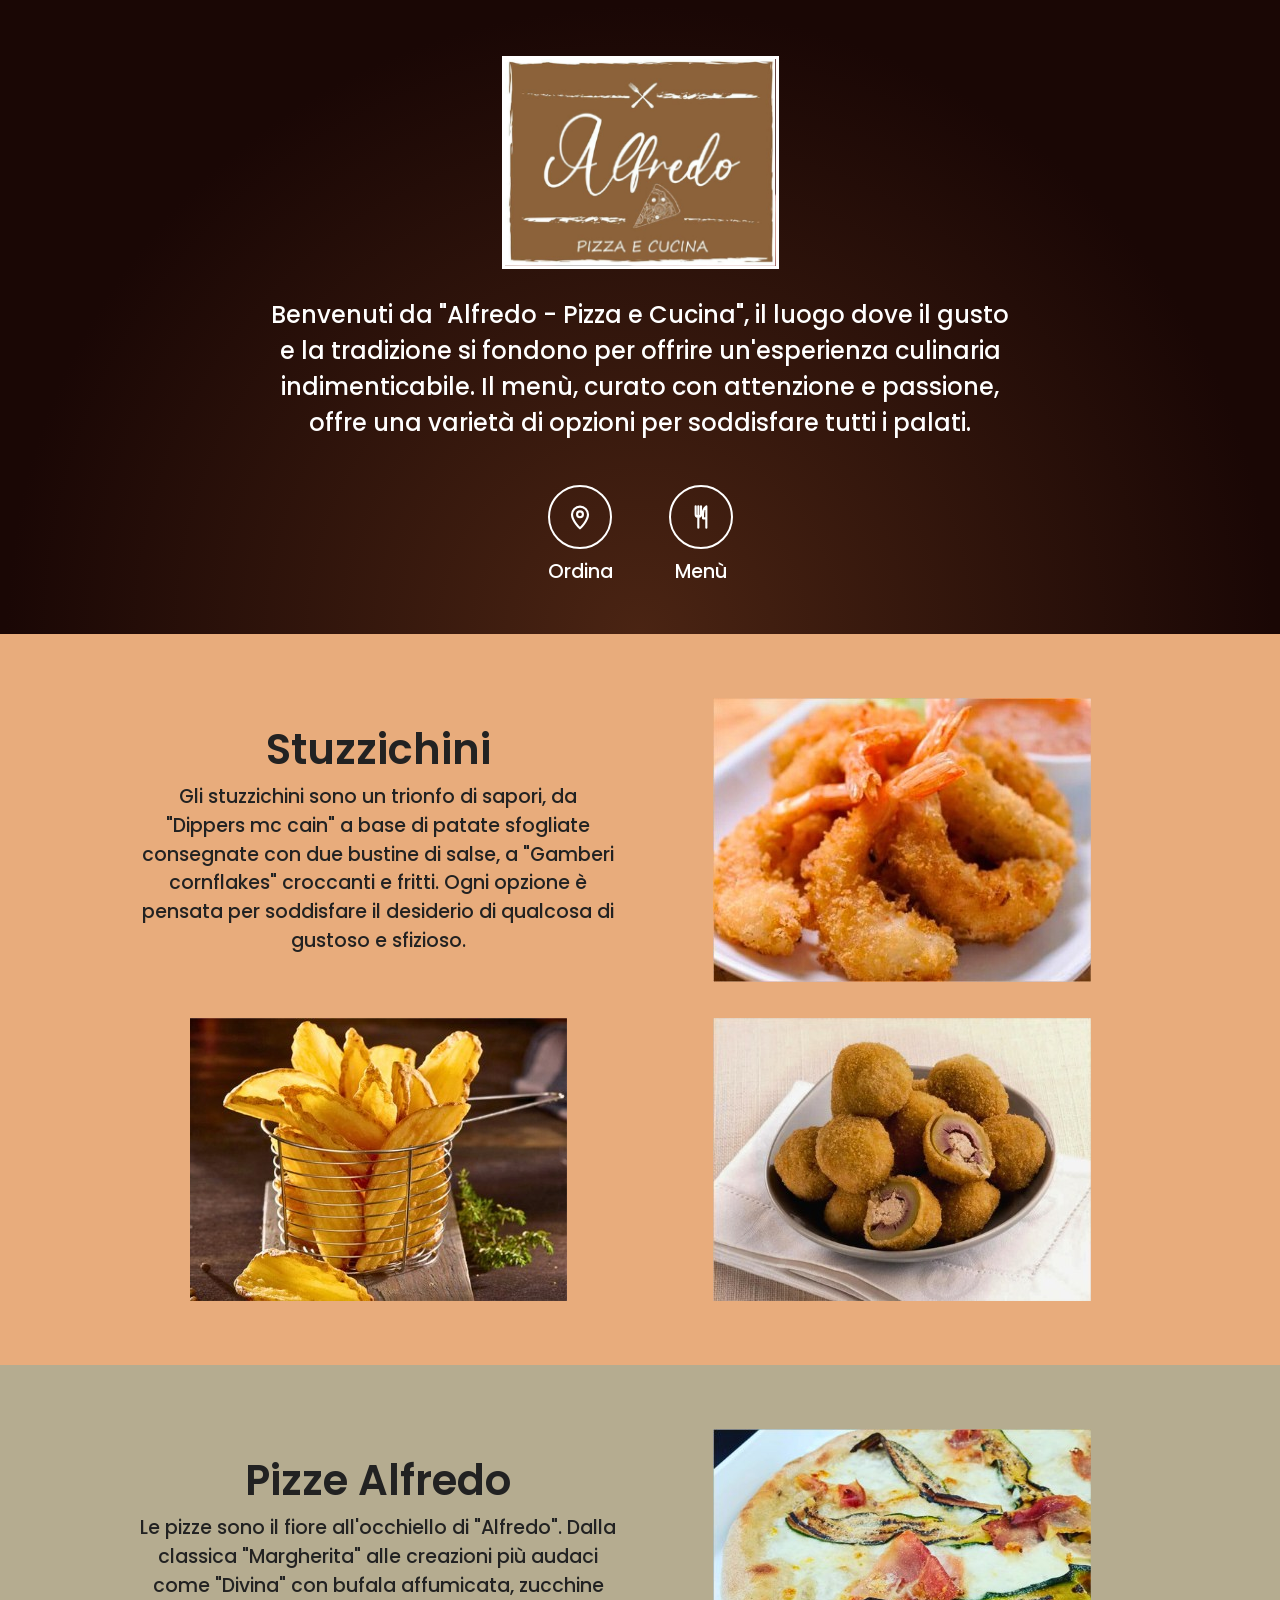
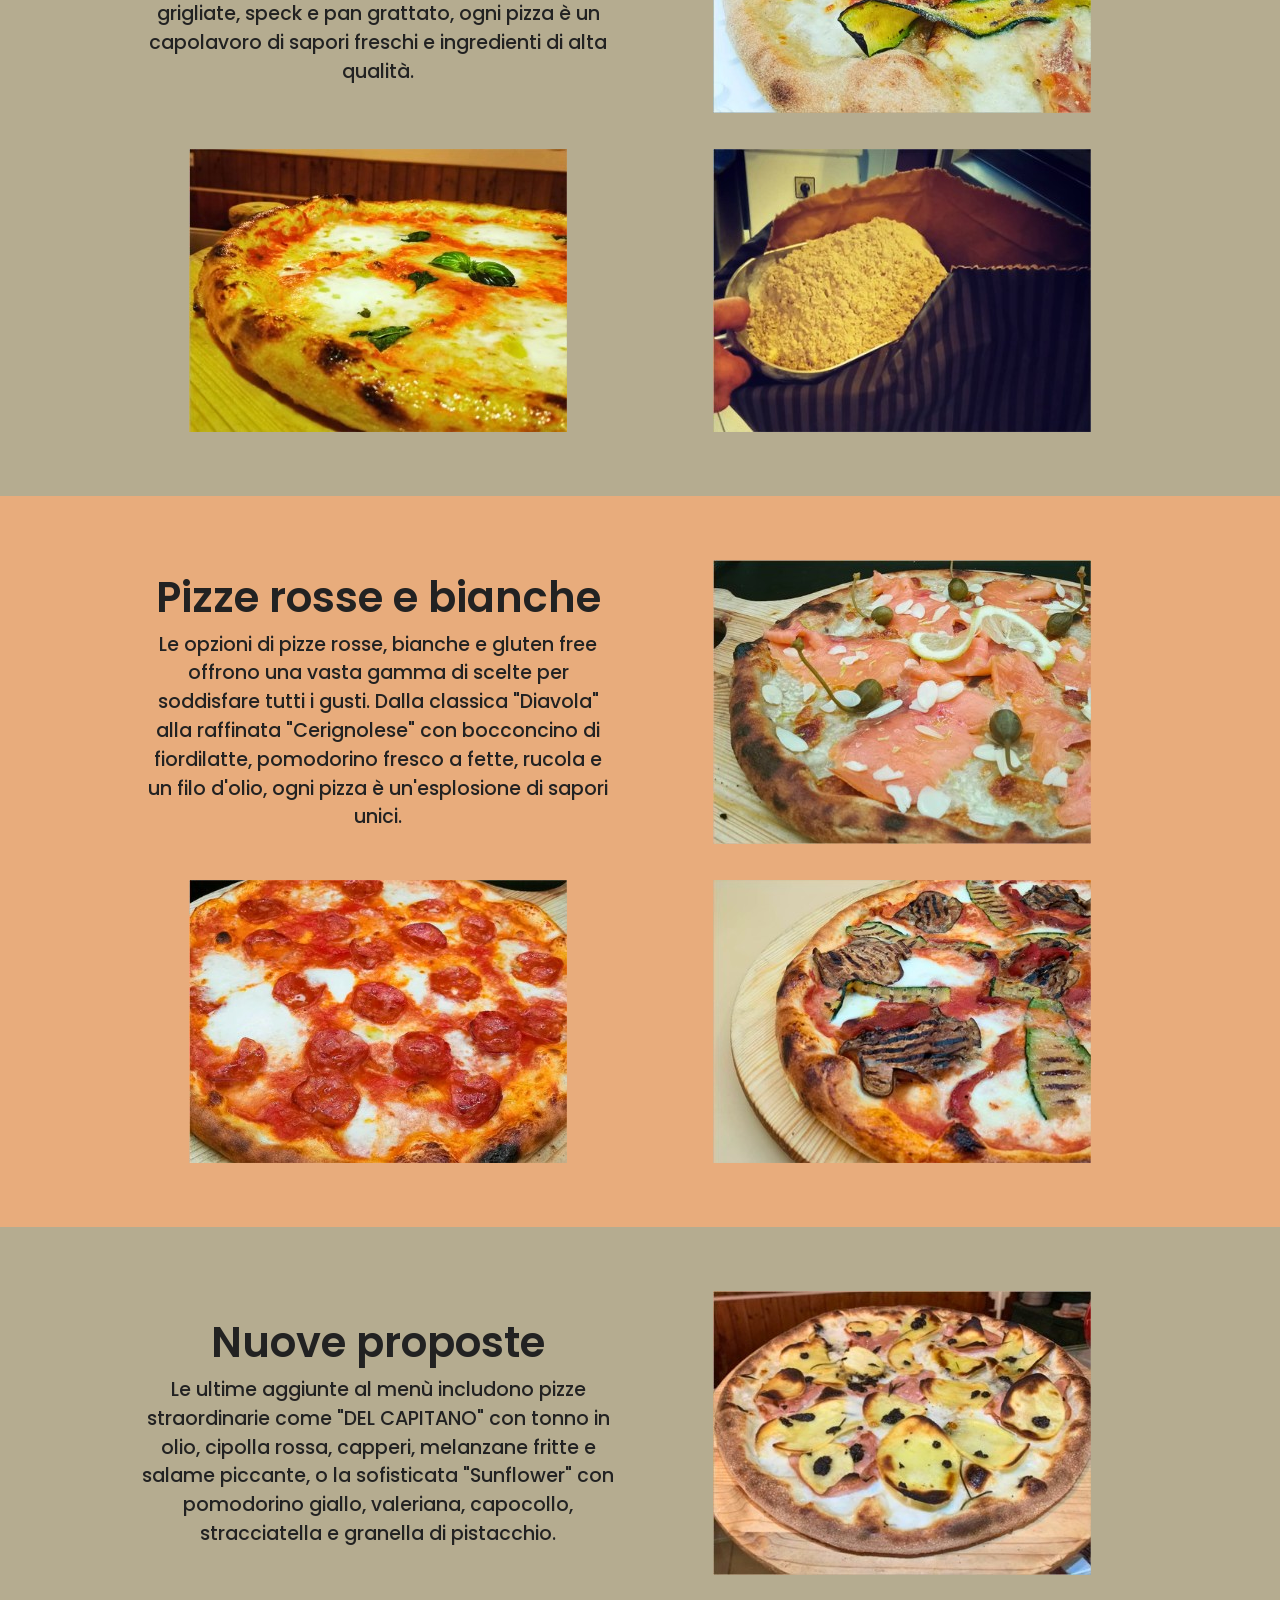
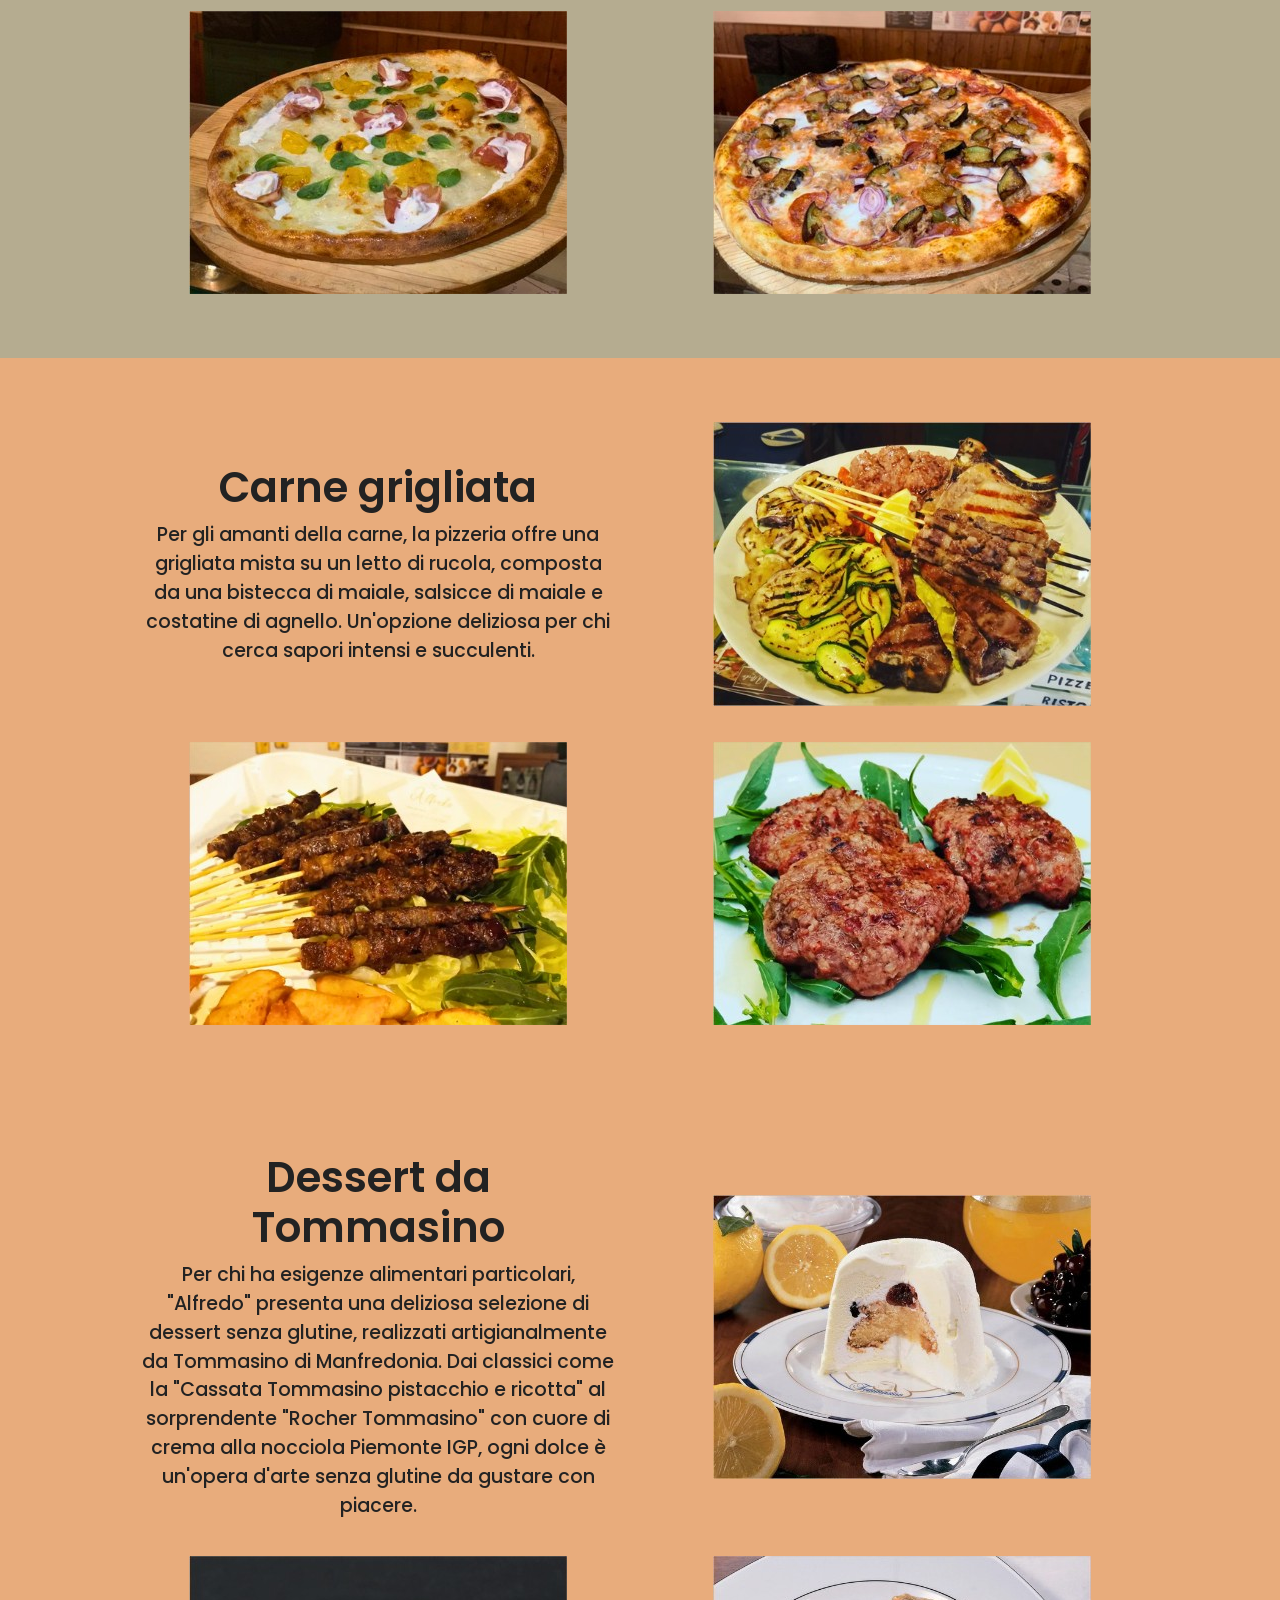
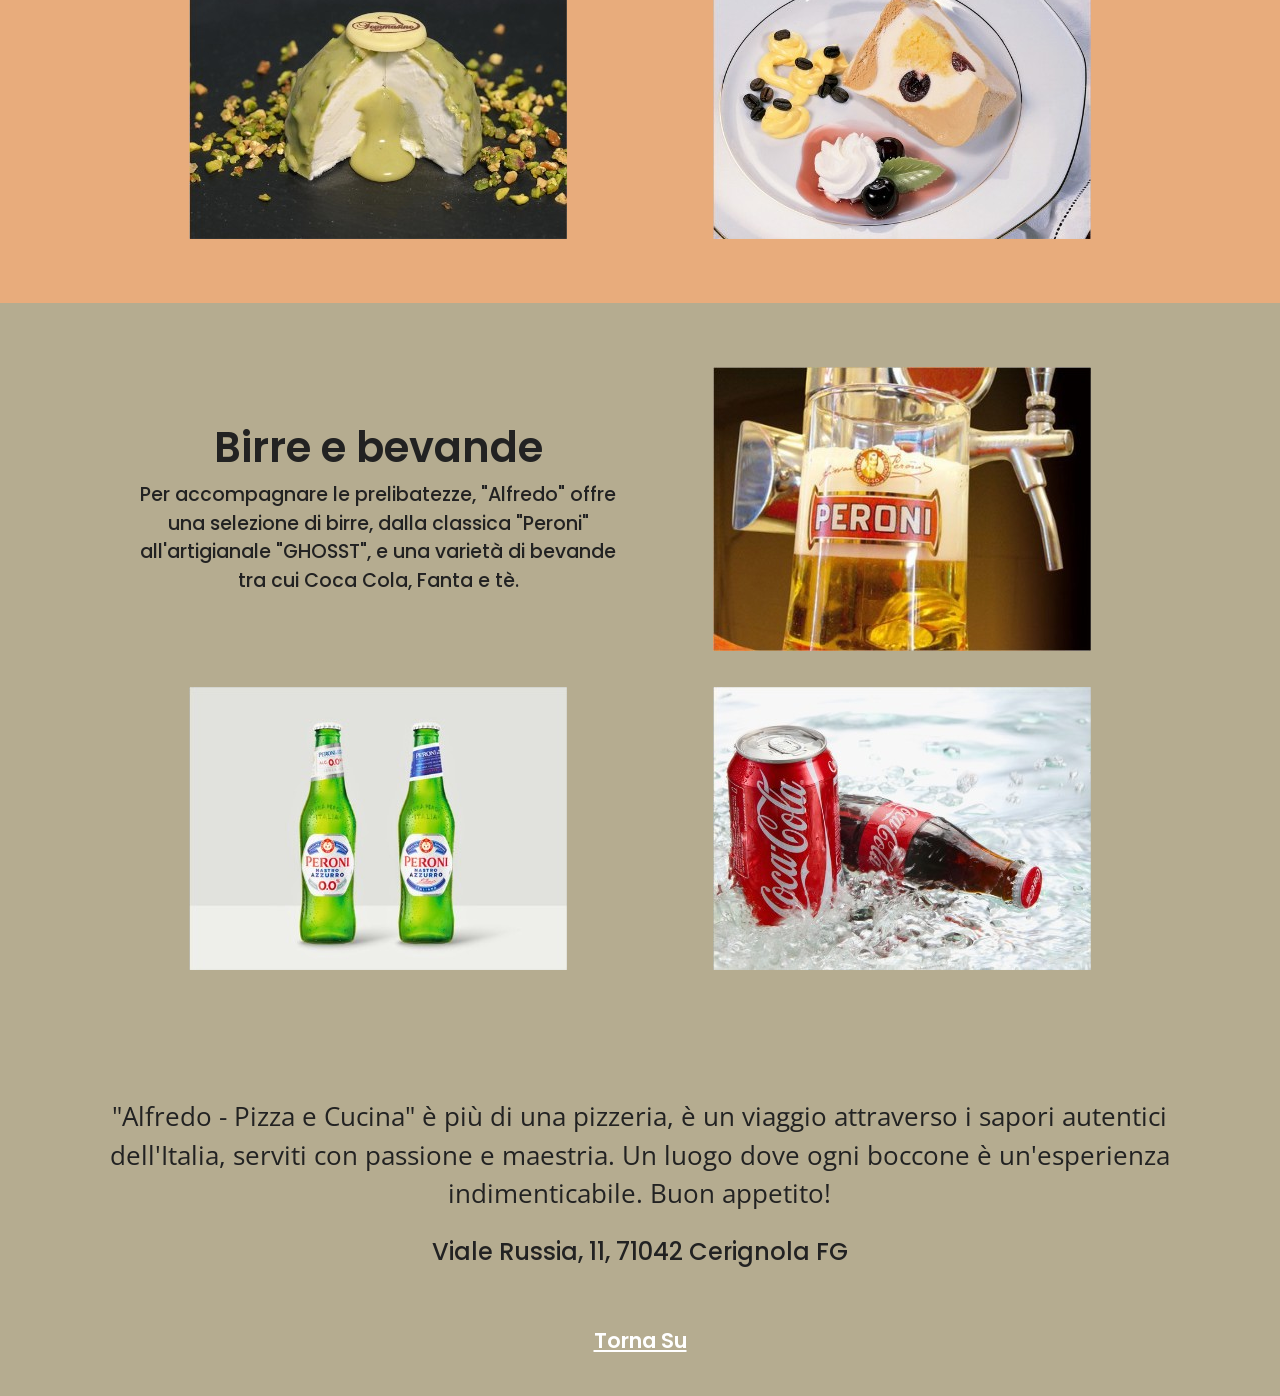
==== index.html @ a2edc00f "Ricostruisce il sito Canva come sito statico per GitHub Pages Pagina unica con homepage, sezioni del" ====
<!DOCTYPE html>
<html lang="it">
<head>
<meta charset="utf-8">
<meta name="viewport" content="width=device-width, initial-scale=1">
<title>Alfredo - Pizza e Cucina | Pizzeria a Cerignola</title>
<meta name="description" content="Alfredo - Pizza e Cucina, Viale Russia 11, Cerignola (FG). Pizze, stuzzichini, carne grigliata, dessert senza glutine, birre e bevande.">
<meta property="og:title" content="Alfredo - Pizza e Cucina">
<meta property="og:description" content="Il luogo dove il gusto e la tradizione si fondono per offrire un'esperienza culinaria indimenticabile.">
<meta property="og:type" content="restaurant">
<meta property="og:image" content="https://alfredopizzaecucina.com/assets/logo.png">
<link rel="icon" href="assets/logo.png">
<link rel="preconnect" href="https://fonts.googleapis.com">
<link rel="preconnect" href="https://fonts.gstatic.com" crossorigin>
<link rel="stylesheet" href="https://fonts.googleapis.com/css2?family=Open+Sans:wght@400;600&family=Poppins:wght@500;600&display=swap">
<link rel="stylesheet" href="style.css">
</head>
<body>

<header class="hero" id="top">
  <img class="logo" src="assets/logo.png" width="277" height="212" alt="Alfredo - Pizza e Cucina">
  <h1 class="welcome">
    Benvenuti da "Alfredo - Pizza e Cucina", il luogo dove il gusto e la tradizione
    si fondono per offrire un'esperienza culinaria indimenticabile.
    Il menù, curato con attenzione e passione, offre una varietà di opzioni
    per soddisfare tutti i palati.
  </h1>

  <nav class="actions" aria-label="Contatti e collegamenti">
    <div class="group">
      <div class="icons">
        <a data-link="telefono" aria-label="Telefono"><svg viewBox="0 0 24 24"><path d="M6.6 3.5h3l1.3 4-2 1.5a11 11 0 0 0 6.1 6.1l1.5-2 4 1.3v3a2 2 0 0 1-2.2 2A16.5 16.5 0 0 1 4.6 5.7a2 2 0 0 1 2-2.2z"/></svg></a>
        <a data-link="whatsapp" aria-label="WhatsApp"><svg viewBox="0 0 24 24"><path d="M12 3.5a8.5 8.5 0 0 0-7.3 12.9L3.5 20.5l4.2-1.1A8.5 8.5 0 1 0 12 3.5z"/><path d="M9.3 8.3c.5 2.800 2.800 5.200 5.600 6.200l1.300-1.300-1.900-1-1 .700c-1-.500-1.800-1.300-2.300-2.300l.800-.900-.900-2z"/></svg></a>
        <a data-link="email" aria-label="Email"><svg viewBox="0 0 24 24"><rect x="3.500" y="6" width="17" height="12" rx="1.500"/><path d="m4 7 8 6 8-6"/></svg></a>
      </div>
      <span>Contattaci</span>
    </div>
    <div class="group">
      <div class="icons">
        <a data-link="deliveroo" aria-label="Ordina su Deliveroo"><svg viewBox="0 0 24 24"><path d="M5 8.500h14l-1 11.500H6z"/><path d="M9 8.500V7a3 3 0 0 1 6 0v1.500"/></svg></a>
        <a data-link="mappa" aria-label="Indicazioni stradali"><svg viewBox="0 0 24 24"><path d="M12 20.500s6-5.600 6-10.300a6 6 0 0 0-12 0c0 4.700 6 10.300 6 10.300z"/><circle cx="12" cy="10" r="2.200"/></svg></a>
      </div>
      <span>Ordina</span>
    </div>
    <div class="group">
      <div class="icons">
        <a data-link="facebook" aria-label="Facebook"><svg viewBox="0 0 24 24"><path d="M14.500 20.500v-7h2.300l.400-3h-2.700V8.800c0-.900.300-1.500 1.500-1.500h1.300V4.600a16 16 0 0 0-2-.100c-2.100 0-3.500 1.300-3.500 3.600v2.400H9.500v3h2.300v7"/></svg></a>
        <a data-link="instagram" aria-label="Instagram"><svg viewBox="0 0 24 24"><rect x="4" y="4" width="16" height="16" rx="4.500"/><circle cx="12" cy="12" r="3.700"/><circle cx="16.600" cy="7.400" r=".600"/></svg></a>
      </div>
      <span>Seguici</span>
    </div>
    <div class="group">
      <div class="icons">
        <a href="#menu" aria-label="Vai al menù"><svg viewBox="0 0 24 24"><path d="M8 4v6a2 2 0 0 0 4 0V4M10 4v16M16 20V4c-1.700 1-2.500 3-2.500 5.500V13H16"/></svg></a>
      </div>
      <span>Menù</span>
    </div>
  </nav>
</header>

<main id="menu">

  <section class="band orange">
    <div class="wrap">
      <div class="text">
        <h2>Stuzzichini</h2>
        <p>Gli stuzzichini sono un trionfo di sapori, da "Dippers mc cain" a base di patate sfogliate consegnate con due bustine di salse, a "Gamberi cornflakes" croccanti e fritti. Ogni opzione è pensata per soddisfare il desiderio di qualcosa di gustoso e sfizioso.</p>
      </div>
      <img src="assets/stuzzichini-1.jpg" width="378" height="284" loading="lazy" alt="Gamberi cornflakes croccanti e fritti">
      <img src="assets/stuzzichini-2.jpg" width="377" height="283" loading="lazy" alt="Patate sfogliate Dippers">
      <img src="assets/stuzzichini-3.jpg" width="378" height="283" loading="lazy" alt="Olive ripiene fritte">
    </div>
  </section>

  <section class="band beige">
    <div class="wrap">
      <div class="text">
        <h2>Pizze Alfredo</h2>
        <p>Le pizze sono il fiore all'occhiello di "Alfredo". Dalla classica "Margherita" alle creazioni più audaci come "Divina" con bufala affumicata, zucchine grigliate, speck e pan grattato, ogni pizza è un capolavoro di sapori freschi e ingredienti di alta qualità.</p>
      </div>
      <img src="assets/pizze-alfredo-1.jpg" width="378" height="284" loading="lazy" alt="Pizza con zucchine grigliate e speck">
      <img src="assets/pizze-alfredo-2.jpg" width="378" height="283" loading="lazy" alt="Pizza Margherita">
      <img src="assets/pizze-alfredo-3.jpg" width="378" height="283" loading="lazy" alt="Farina per l'impasto">
    </div>
  </section>

  <section class="band orange">
    <div class="wrap">
      <div class="text">
        <h2>Pizze rosse e bianche</h2>
        <p>Le opzioni di pizze rosse, bianche e gluten free offrono una vasta gamma di scelte per soddisfare tutti i gusti. Dalla classica "Diavola" alla raffinata "Cerignolese" con bocconcino di fiordilatte, pomodorino fresco a fette, rucola e un filo d'olio, ogni pizza è un'esplosione di sapori unici.</p>
      </div>
      <img src="assets/pizze-rosse-bianche-1.jpg" width="378" height="284" loading="lazy" alt="Pizza bianca con salmone, capperi e mandorle">
      <img src="assets/pizze-rosse-bianche-2.jpg" width="378" height="283" loading="lazy" alt="Pizza Diavola">
      <img src="assets/pizze-rosse-bianche-3.jpg" width="378" height="283" loading="lazy" alt="Pizza rossa con verdure grigliate">
    </div>
  </section>

  <section class="band beige">
    <div class="wrap">
      <div class="text">
        <h2>Nuove proposte</h2>
        <p>Le ultime aggiunte al menù includono pizze straordinarie come "DEL CAPITANO" con tonno in olio, cipolla rossa, capperi, melanzane fritte e salame piccante, o la sofisticata "Sunflower" con pomodorino giallo, valeriana, capocollo, stracciatella e granella di pistacchio.</p>
      </div>
      <img src="assets/nuove-proposte-1.jpg" width="378" height="284" loading="lazy" alt="Pizza bianca con patate">
      <img src="assets/nuove-proposte-2.jpg" width="378" height="283" loading="lazy" alt="Pizza Sunflower">
      <img src="assets/nuove-proposte-3.jpg" width="378" height="283" loading="lazy" alt="Pizza Del Capitano">
    </div>
  </section>

  <section class="band orange">
    <div class="wrap">
      <div class="text">
        <h2>Carne grigliata</h2>
        <p>Per gli amanti della carne, la pizzeria offre una grigliata mista su un letto di rucola, composta da una bistecca di maiale, salsicce di maiale e costatine di agnello. Un'opzione deliziosa per chi cerca sapori intensi e succulenti.</p>
      </div>
      <img src="assets/carne-grigliata-1.jpg" width="378" height="284" loading="lazy" alt="Grigliata mista con verdure">
      <img src="assets/carne-grigliata-2.jpg" width="378" height="283" loading="lazy" alt="Spiedini di carne alla griglia">
      <img src="assets/carne-grigliata-3.jpg" width="378" height="283" loading="lazy" alt="Hamburger alla griglia su letto di rucola">
    </div>
  </section>

  <section class="band orange">
    <div class="wrap">
      <div class="text">
        <h2>Dessert da Tommasino</h2>
        <p>Per chi ha esigenze alimentari particolari, "Alfredo" presenta una deliziosa selezione di dessert senza glutine, realizzati artigianalmente da Tommasino di Manfredonia. Dai classici come la "Cassata Tommasino pistacchio e ricotta" al sorprendente "Rocher Tommasino" con cuore di crema alla nocciola Piemonte IGP, ogni dolce è un'opera d'arte senza glutine da gustare con piacere.</p>
      </div>
      <img src="assets/dessert-1.jpg" width="378" height="284" loading="lazy" alt="Dessert al limone Tommasino">
      <img src="assets/dessert-2.jpg" width="378" height="283" loading="lazy" alt="Cassata Tommasino pistacchio e ricotta">
      <img src="assets/dessert-3.jpg" width="378" height="283" loading="lazy" alt="Semifreddo Tommasino">
    </div>
  </section>

  <section class="band beige">
    <div class="wrap">
      <div class="text">
        <h2>Birre e bevande</h2>
        <p>Per accompagnare le prelibatezze, "Alfredo" offre una selezione di birre, dalla classica "Peroni" all'artigianale "GHOSST", e una varietà di bevande tra cui Coca Cola, Fanta e tè.</p>
      </div>
      <img src="assets/birre-bevande-1.jpg" width="378" height="284" loading="lazy" alt="Birra Peroni alla spina">
      <img src="assets/birre-bevande-2.jpg" width="378" height="283" loading="lazy" alt="Peroni Nastro Azzurro in bottiglia">
      <img src="assets/birre-bevande-3.jpg" width="378" height="283" loading="lazy" alt="Coca Cola">
    </div>
  </section>

</main>

<footer class="band beige closing">
  <p class="outro">"Alfredo - Pizza e Cucina" è più di una pizzeria, è un viaggio attraverso i sapori autentici dell'Italia, serviti con passione e maestria. Un luogo dove ogni boccone è un'esperienza indimenticabile. Buon appetito!</p>
  <address>Viale Russia, 11, 71042 Cerignola FG</address>
  <a class="back" href="#top">Torna Su</a>
</footer>

<script>
// Collegamenti dei pulsanti in alto. Un pulsante con valore vuoto ("") resta nascosto.
var LINKS = {
  telefono:  "",   // es. "tel:+390885000000"
  whatsapp:  "",   // es. "https://wa.me/390000000000"
  email:     "",   // es. "mailto:info@alfredopizzaecucina.com"
  deliveroo: "",   // link al ristorante su Deliveroo
  mappa:     "https://www.google.com/maps/search/?api=1&query=Alfredo+Pizza+e+Cucina%2C+Viale+Russia+11%2C+71042+Cerignola+FG",
  facebook:  "",   // link alla pagina Facebook
  instagram: ""    // link al profilo Instagram
};
document.querySelectorAll("[data-link]").forEach(function (a) {
  var url = LINKS[a.dataset.link];
  if (url) { a.href = url; if (/^https?:/.test(url)) { a.target = "_blank"; a.rel = "noopener"; } }
  else a.hidden = true;
});
document.querySelectorAll(".group").forEach(function (g) {
  if (!g.querySelector("a:not([hidden])")) g.hidden = true;
});
</script>
</body>
</html>
---- style.css ----
:root {
  --orange: #e8ac7c;
  --beige: #b5ac90;
  --brown: #8b6139;
  --dark: #1a0705;
  --ink: #222;
  --white: #fff;
}

* { box-sizing: border-box; }
html { scroll-behavior: smooth; }
body {
  margin: 0;
  font-family: Poppins, "Segoe UI", Helvetica, Arial, sans-serif;
  font-weight: 500;
  color: var(--ink);
  background: var(--beige);
}
img { max-width: 100%; height: auto; display: block; }
[hidden] { display: none !important; }

/* Hero */
.hero {
  background: radial-gradient(ellipse at 50% 100%, #4a2413 0%, var(--dark) 70%);
  color: var(--white);
  text-align: center;
  padding: 56px 20px 48px;
  display: flex;
  flex-direction: column;
  align-items: center;
  gap: 28px;
}
.logo { width: min(277px, 70vw); border: 3px solid var(--white); }
.welcome {
  margin: 0;
  max-width: 34em;
  font-size: clamp(1.050rem, 2.200vw, 1.500rem);
  font-weight: 500;
  line-height: 1.500;
  text-wrap: balance;
}
.actions {
  display: flex;
  flex-wrap: wrap;
  justify-content: center;
  gap: 24px 56px;
  margin-top: 16px;
}
.group { display: flex; flex-direction: column; align-items: center; gap: 8px; font-size: 1.200rem; }
.icons { display: flex; gap: 14px; }
.icons a {
  width: 64px;
  height: 64px;
  border: 2px solid var(--white);
  border-radius: 50%;
  display: grid;
  place-items: center;
  color: var(--white);
  transition: background .150s, color .150s;
}
.icons a:hover, .icons a:focus-visible { background: var(--white); color: var(--dark); outline: none; }
.icons svg { width: 32px; height: 32px; fill: none; stroke: currentColor; stroke-width: 1.600; stroke-linecap: round; stroke-linejoin: round; }

/* Sezioni del menù */
.band { padding: 64px 20px; }
.orange { background: var(--orange); }
.beige { background: var(--beige); }
.wrap {
  max-width: 1000px;
  margin: 0 auto;
  display: grid;
  grid-template-columns: 1fr 1fr;
  gap: 36px 48px;
  align-items: center;
  justify-items: center;
}
.text { text-align: center; max-width: 36em; }
h2 { margin: 0 0 8px; font-size: clamp(1.800rem, 4vw, 2.600rem); font-weight: 600; line-height: 1.200; }
.text p { margin: 0; font-size: clamp(1rem, 1.600vw, 1.200rem); line-height: 1.500; }

/* Chiusura */
.closing { text-align: center; padding-bottom: 40px; }
.outro {
  font-family: "Open Sans", "Segoe UI", Helvetica, Arial, sans-serif;
  font-weight: 400;
  font-size: clamp(1.100rem, 2.200vw, 1.600rem);
  line-height: 1.500;
  max-width: 44em;
  margin: 0 auto 20px;
}
address { font-style: normal; font-size: clamp(1.050rem, 2vw, 1.500rem); margin-bottom: 56px; }
.back { color: var(--white); font-weight: 600; font-size: 1.300rem; }

@media (max-width: 720px) {
  .band { padding: 44px 16px; }
  .wrap { grid-template-columns: 1fr; gap: 20px; }
  .icons a { width: 56px; height: 56px; }
}
@media (prefers-reduced-motion: reduce) { html { scroll-behavior: auto; } }
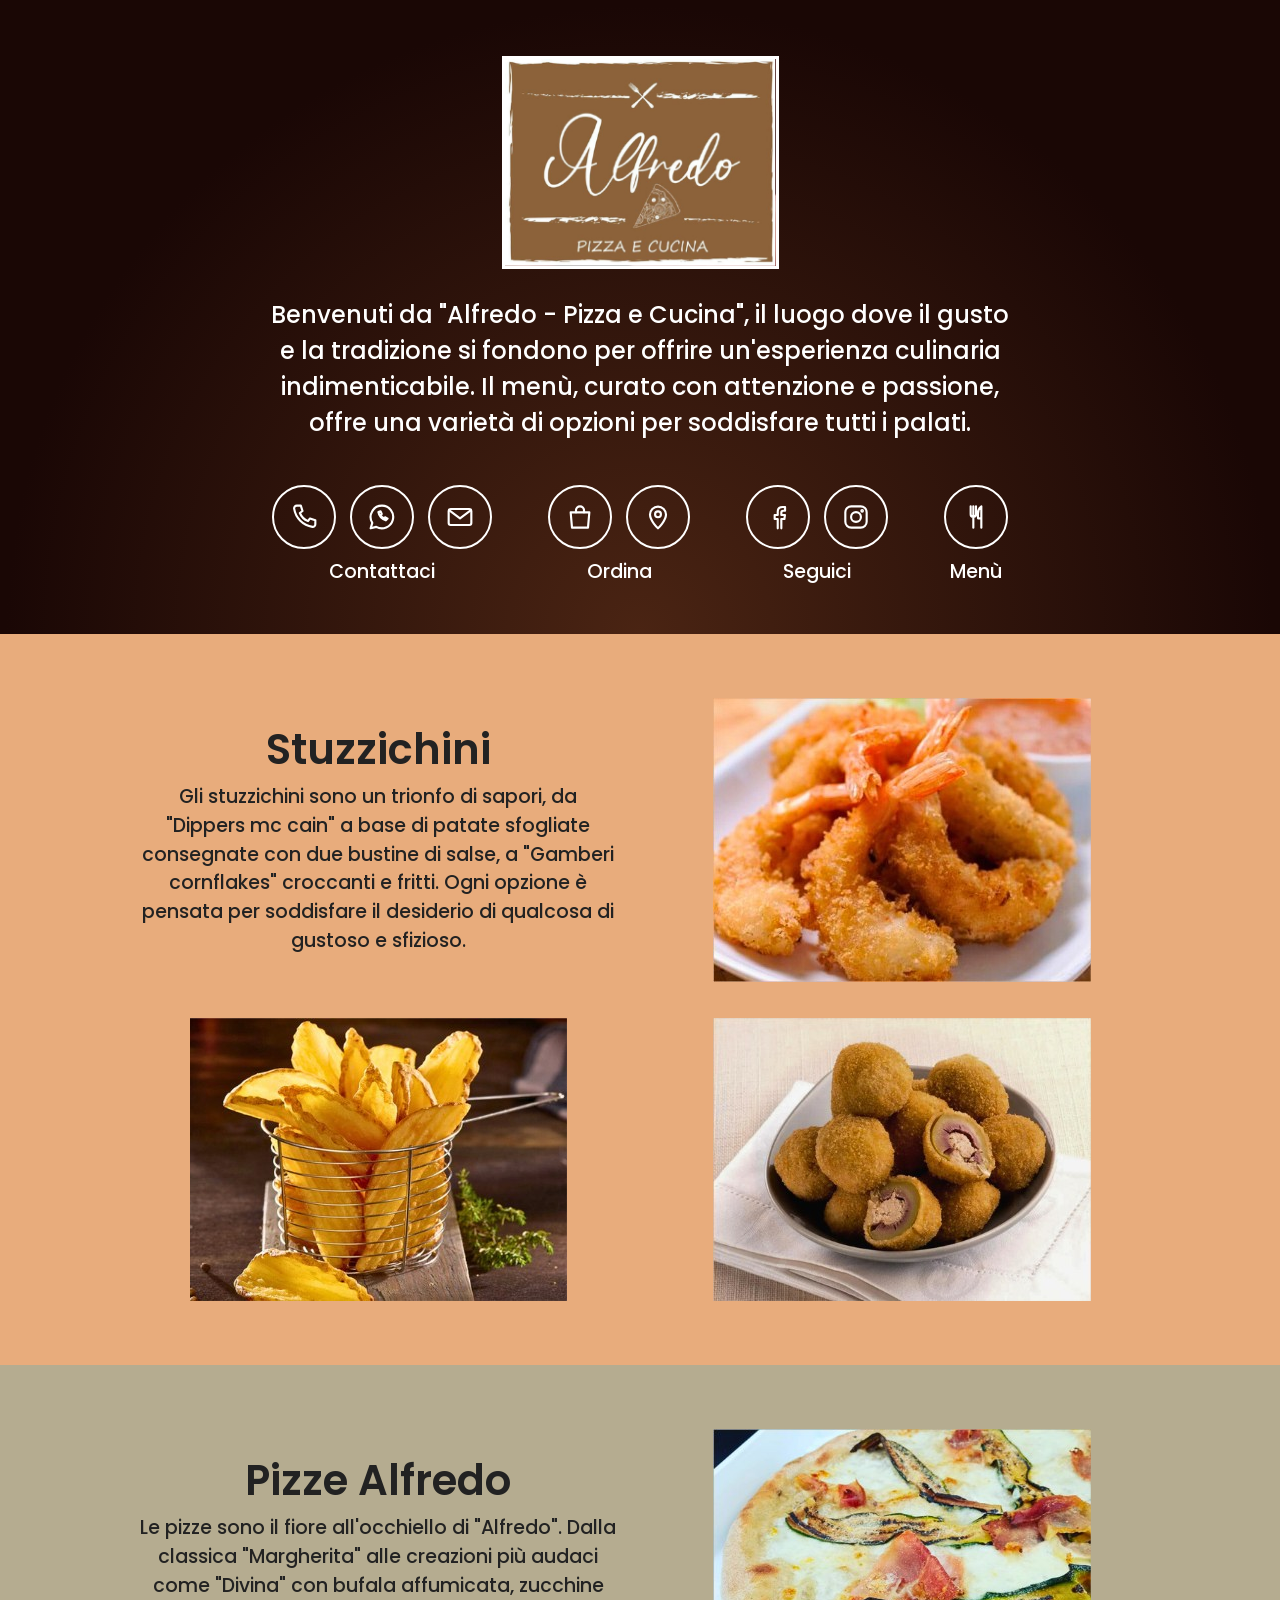
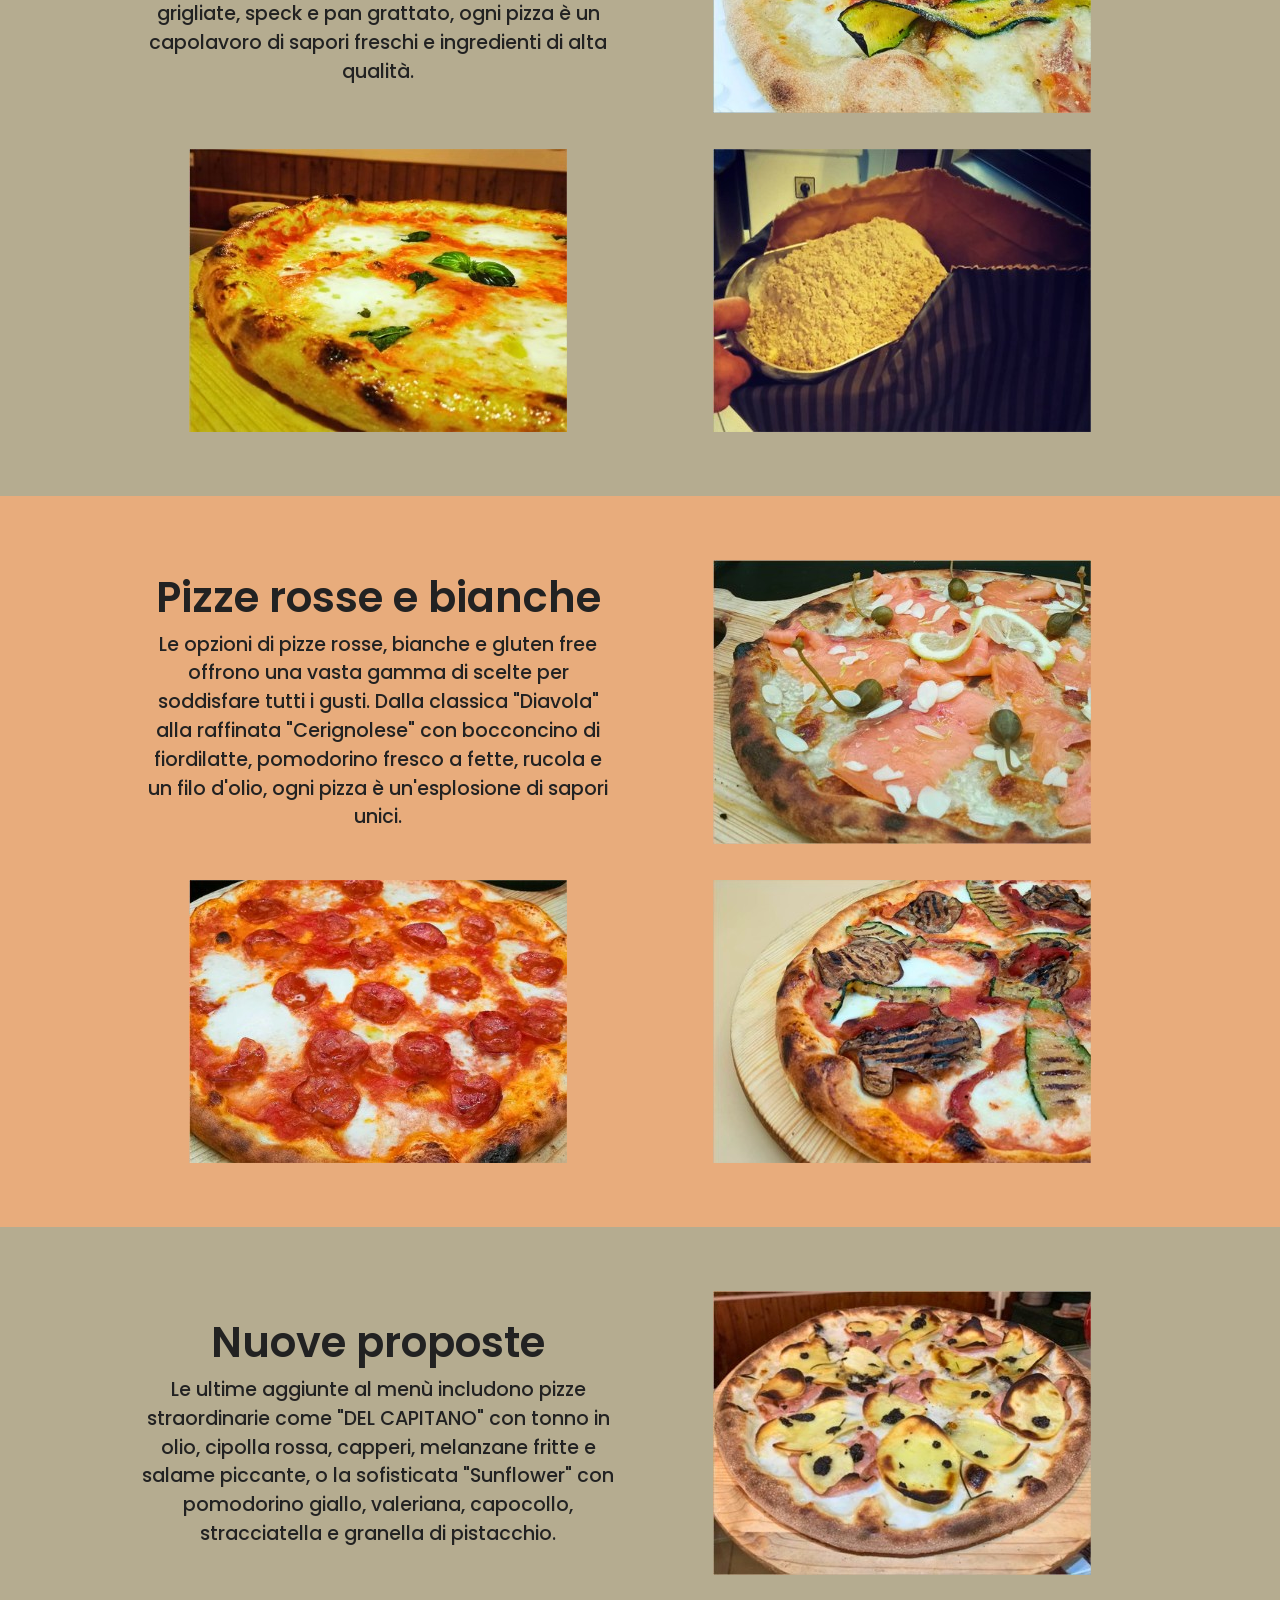
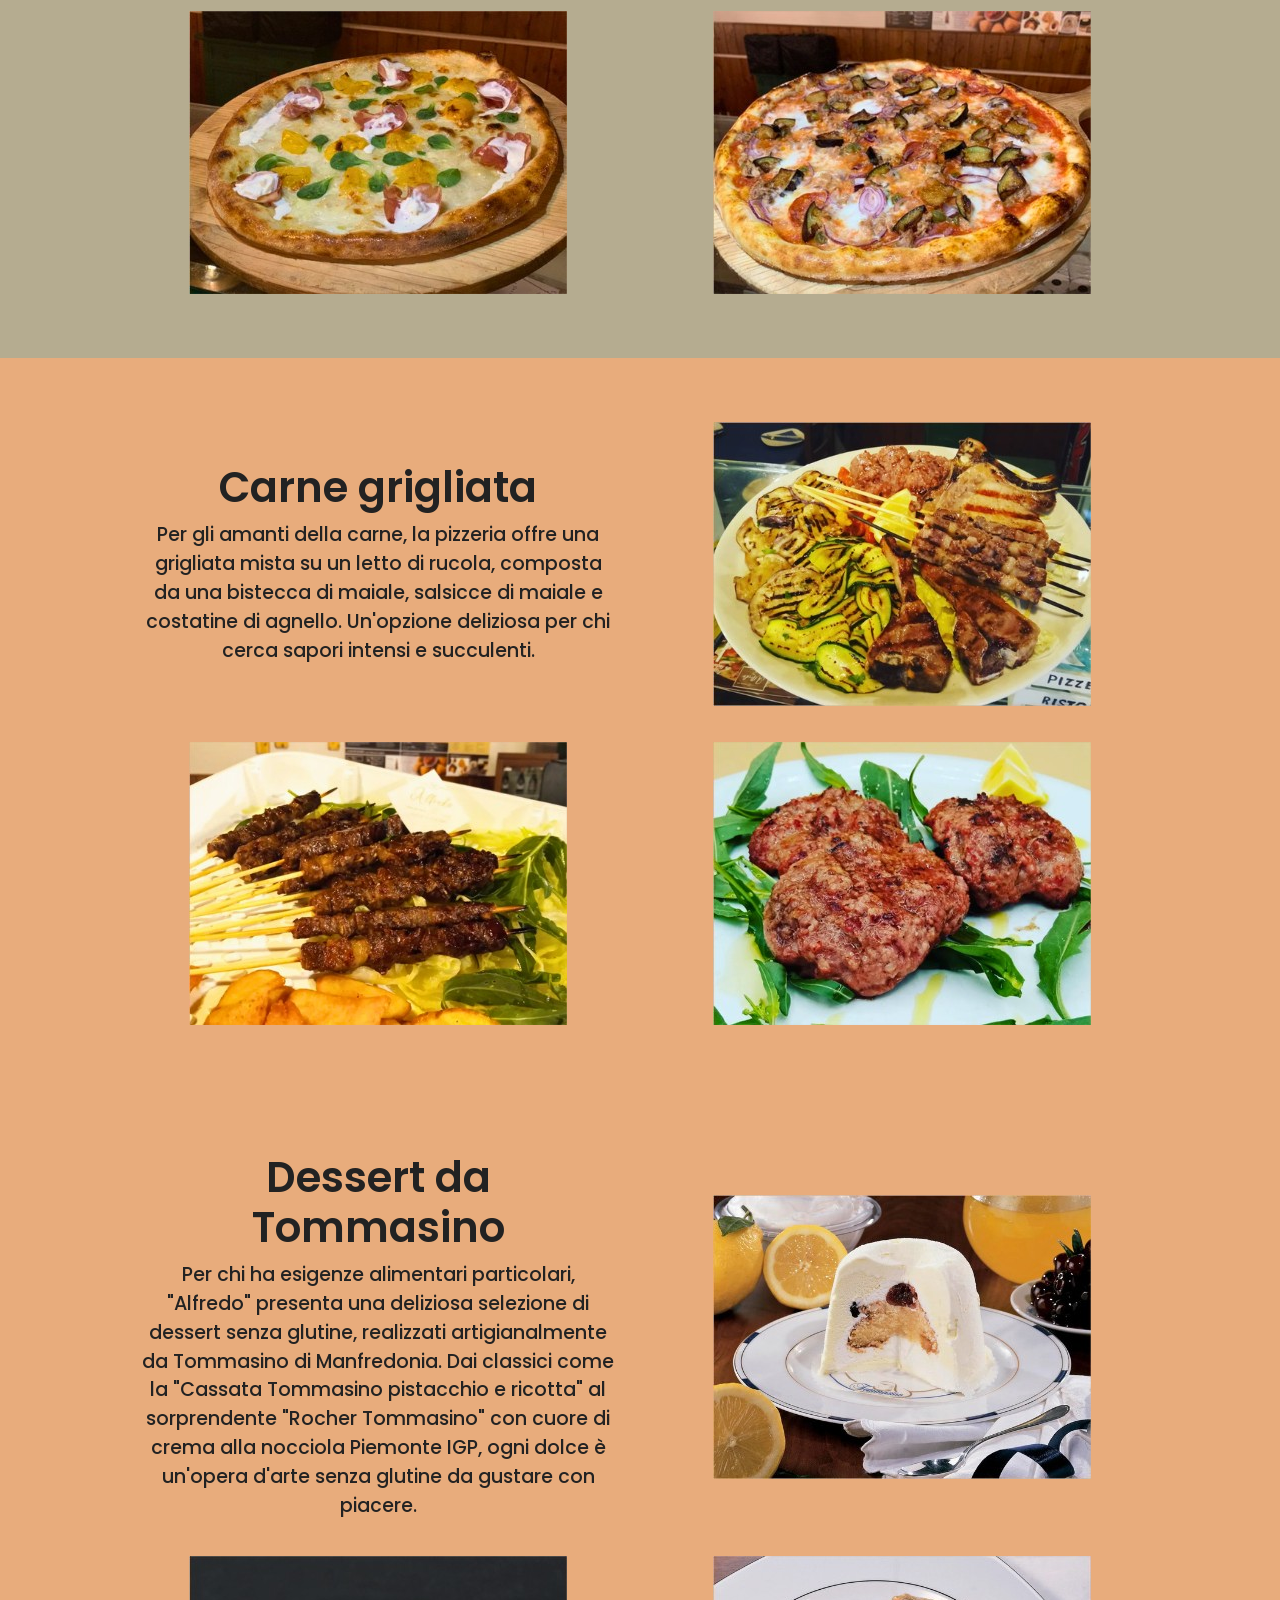
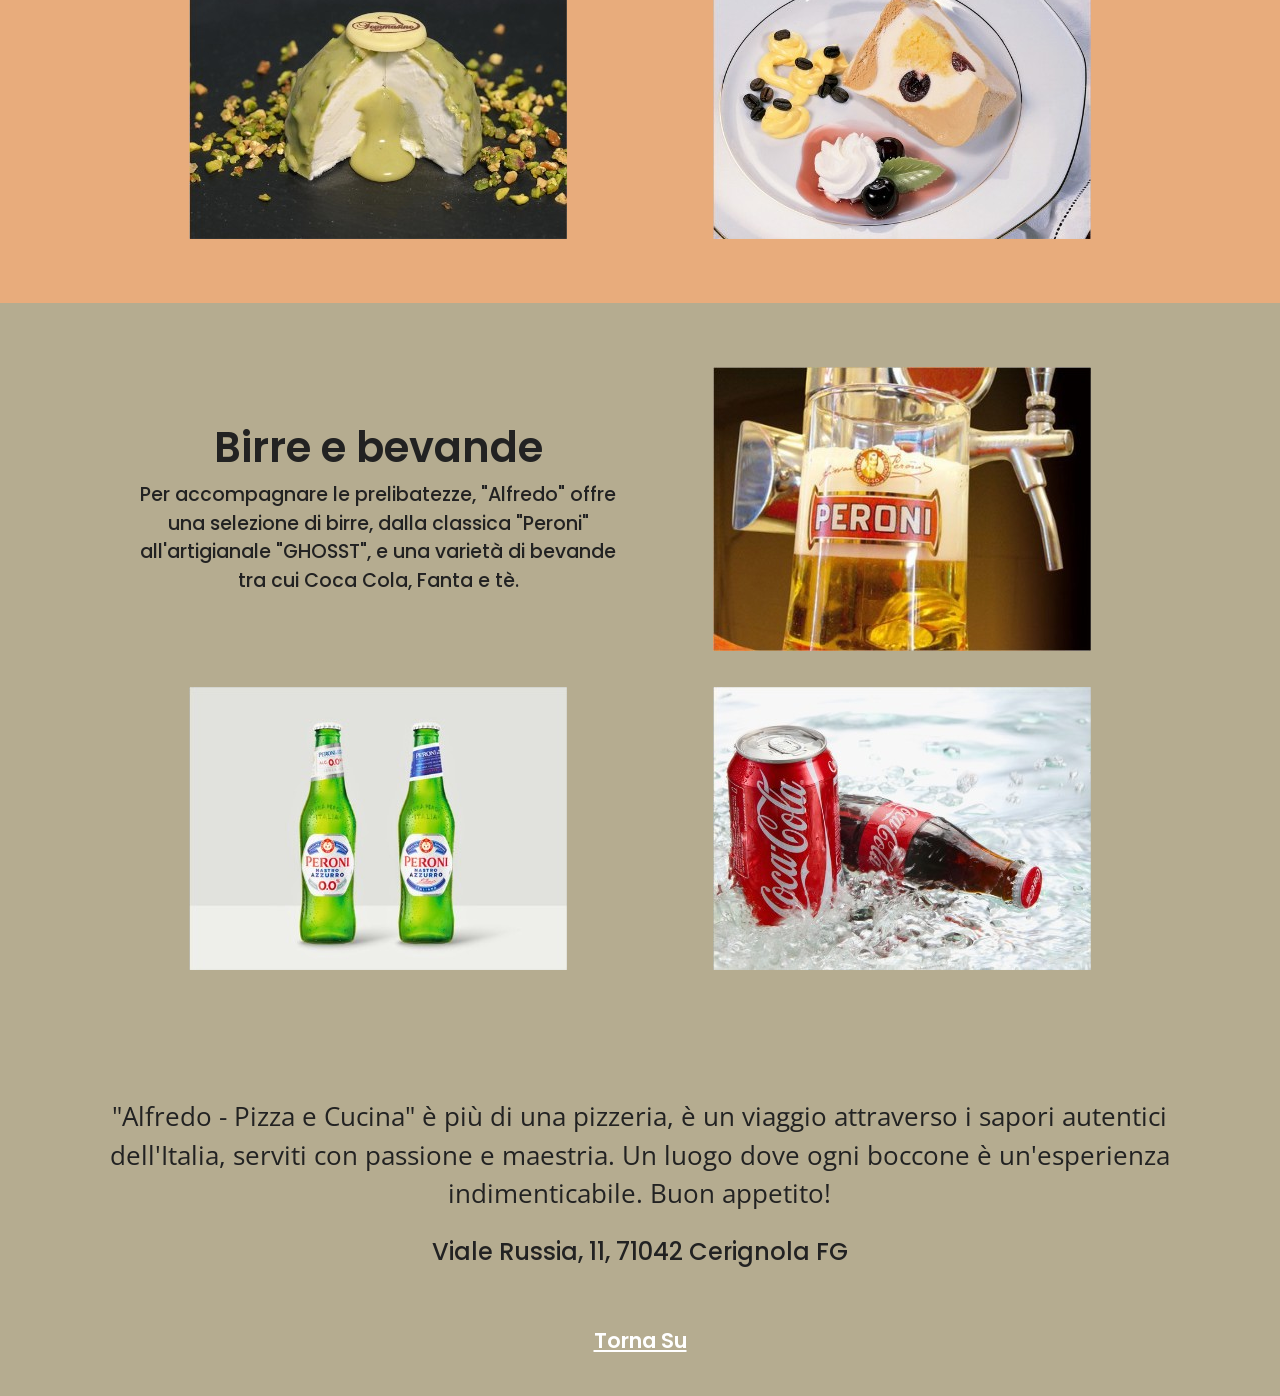
==== commit be7dbd3b: "Attiva i pulsanti di contatto, ordine e social Co-Authored-By: Claude Fable 5.2 <noreply@anthropic.c" ====
--- a/index.html
+++ b/index.html
@@ -51,7 +51,7 @@
     </div>
     <div class="group">
       <div class="icons">
-        <a href="#menu" aria-label="Vai al menù"><svg viewBox="0 0 24 24"><path d="M8 4v6a2 2 0 0 0 4 0V4M10 4v16M16 20V4c-1.700 1-2.500 3-2.500 5.500V13H16"/></svg></a>
+        <a href="https://www.scoutmenu.it/dettagli-locale.php?id=1917" target="_blank" rel="noopener" aria-label="Apri il menù completo"><svg viewBox="0 0 24 24"><path d="M8 4v6a2 2 0 0 0 4 0V4M10 4v16M16 20V4c-1.700 1-2.500 3-2.500 5.500V13H16"/></svg></a>
       </div>
       <span>Menù</span>
     </div>
@@ -155,13 +155,13 @@
 <script>
 // Collegamenti dei pulsanti in alto. Un pulsante con valore vuoto ("") resta nascosto.
 var LINKS = {
-  telefono:  "",   // es. "tel:+390885000000"
-  whatsapp:  "",   // es. "https://wa.me/390000000000"
-  email:     "",   // es. "mailto:info@alfredopizzaecucina.com"
-  deliveroo: "",   // link al ristorante su Deliveroo
-  mappa:     "https://www.google.com/maps/search/?api=1&query=Alfredo+Pizza+e+Cucina%2C+Viale+Russia+11%2C+71042+Cerignola+FG",
-  facebook:  "",   // link alla pagina Facebook
-  instagram: ""    // link al profilo Instagram
+  telefono:  "tel:+393296694396",
+  whatsapp:  "https://wa.me/393296694396",
+  email:     "mailto:alfredopizzaecucina@gmail.com",
+  deliveroo: "https://deliveroo.it/it/menu/cerignola/cerignola/alfredo-pizza-e-cucina",
+  mappa:     "https://maps.app.goo.gl/W4oKCNbsRnw3akcH8",
+  facebook:  "https://www.facebook.com/profile.php?id=100063572559343",
+  instagram: "https://www.instagram.com/alfredo_pizzaecucina/"
 };
 document.querySelectorAll("[data-link]").forEach(function (a) {
   var url = LINKS[a.dataset.link];
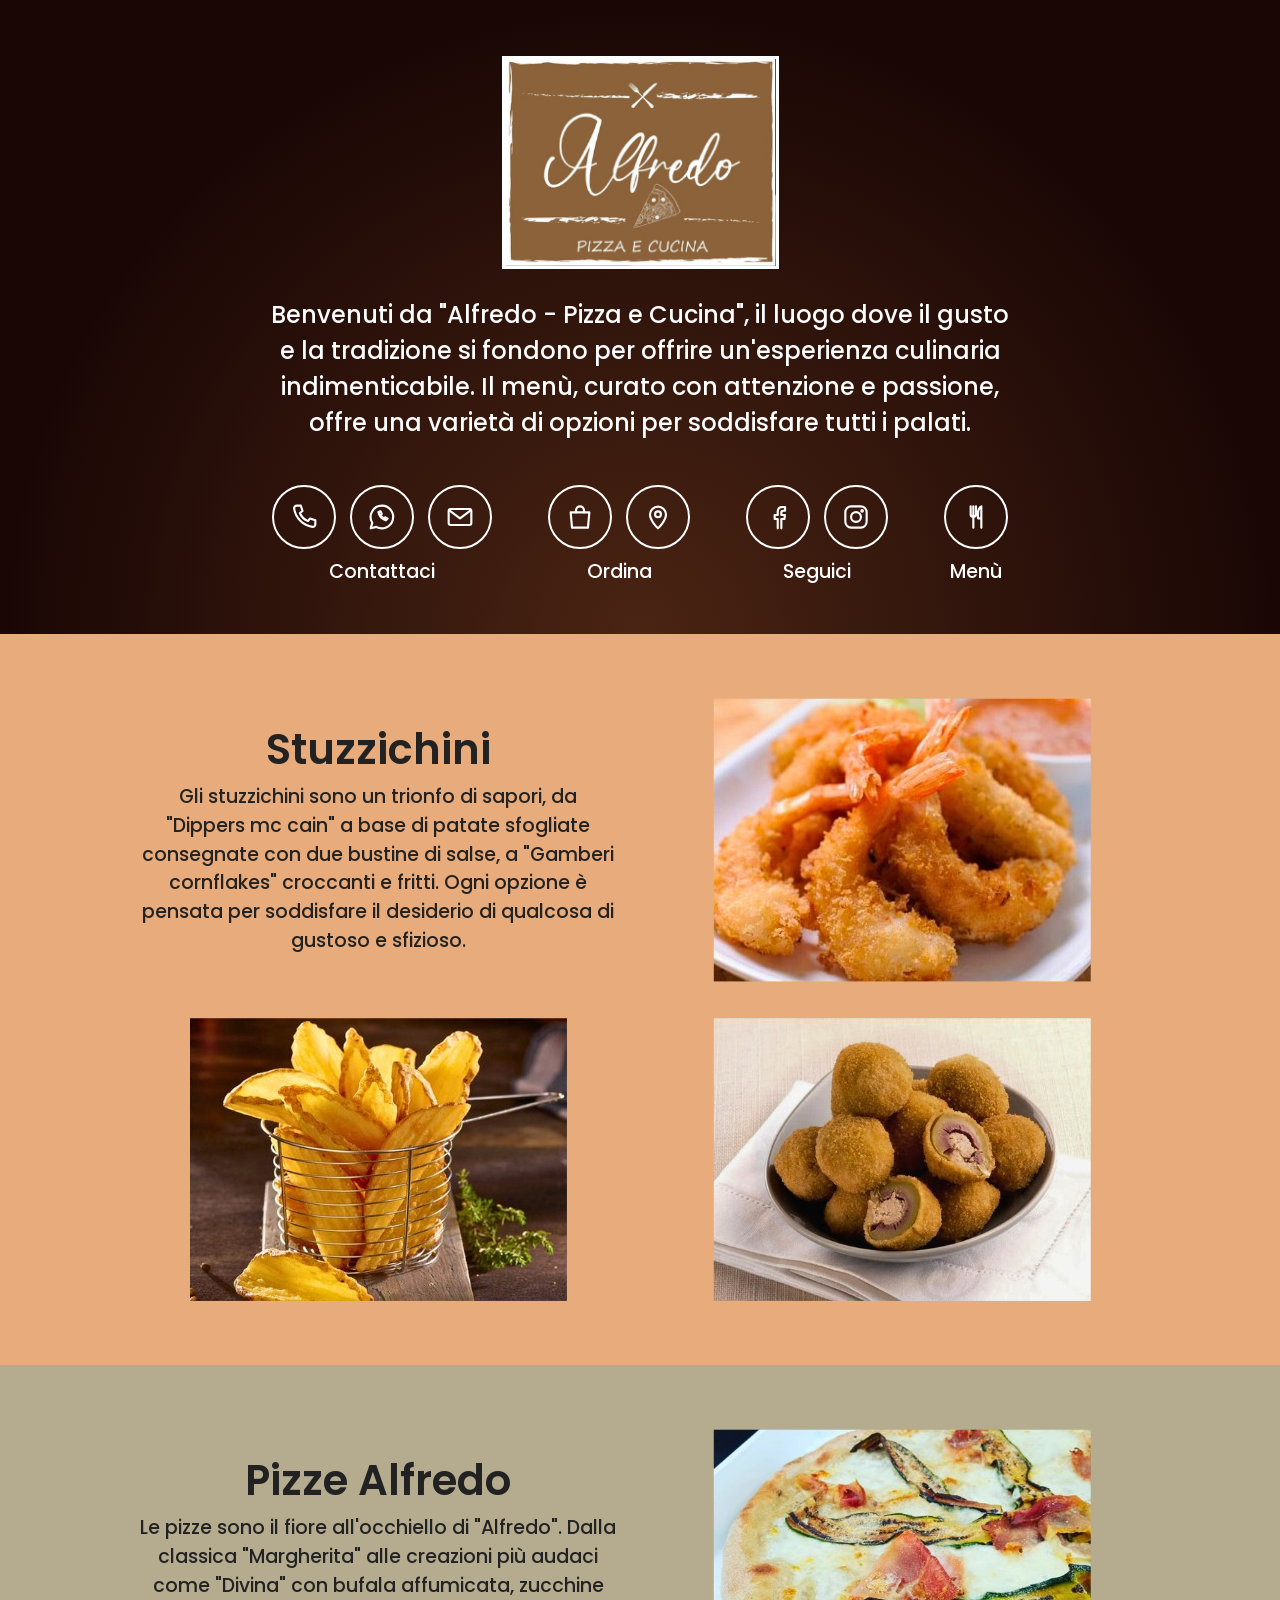
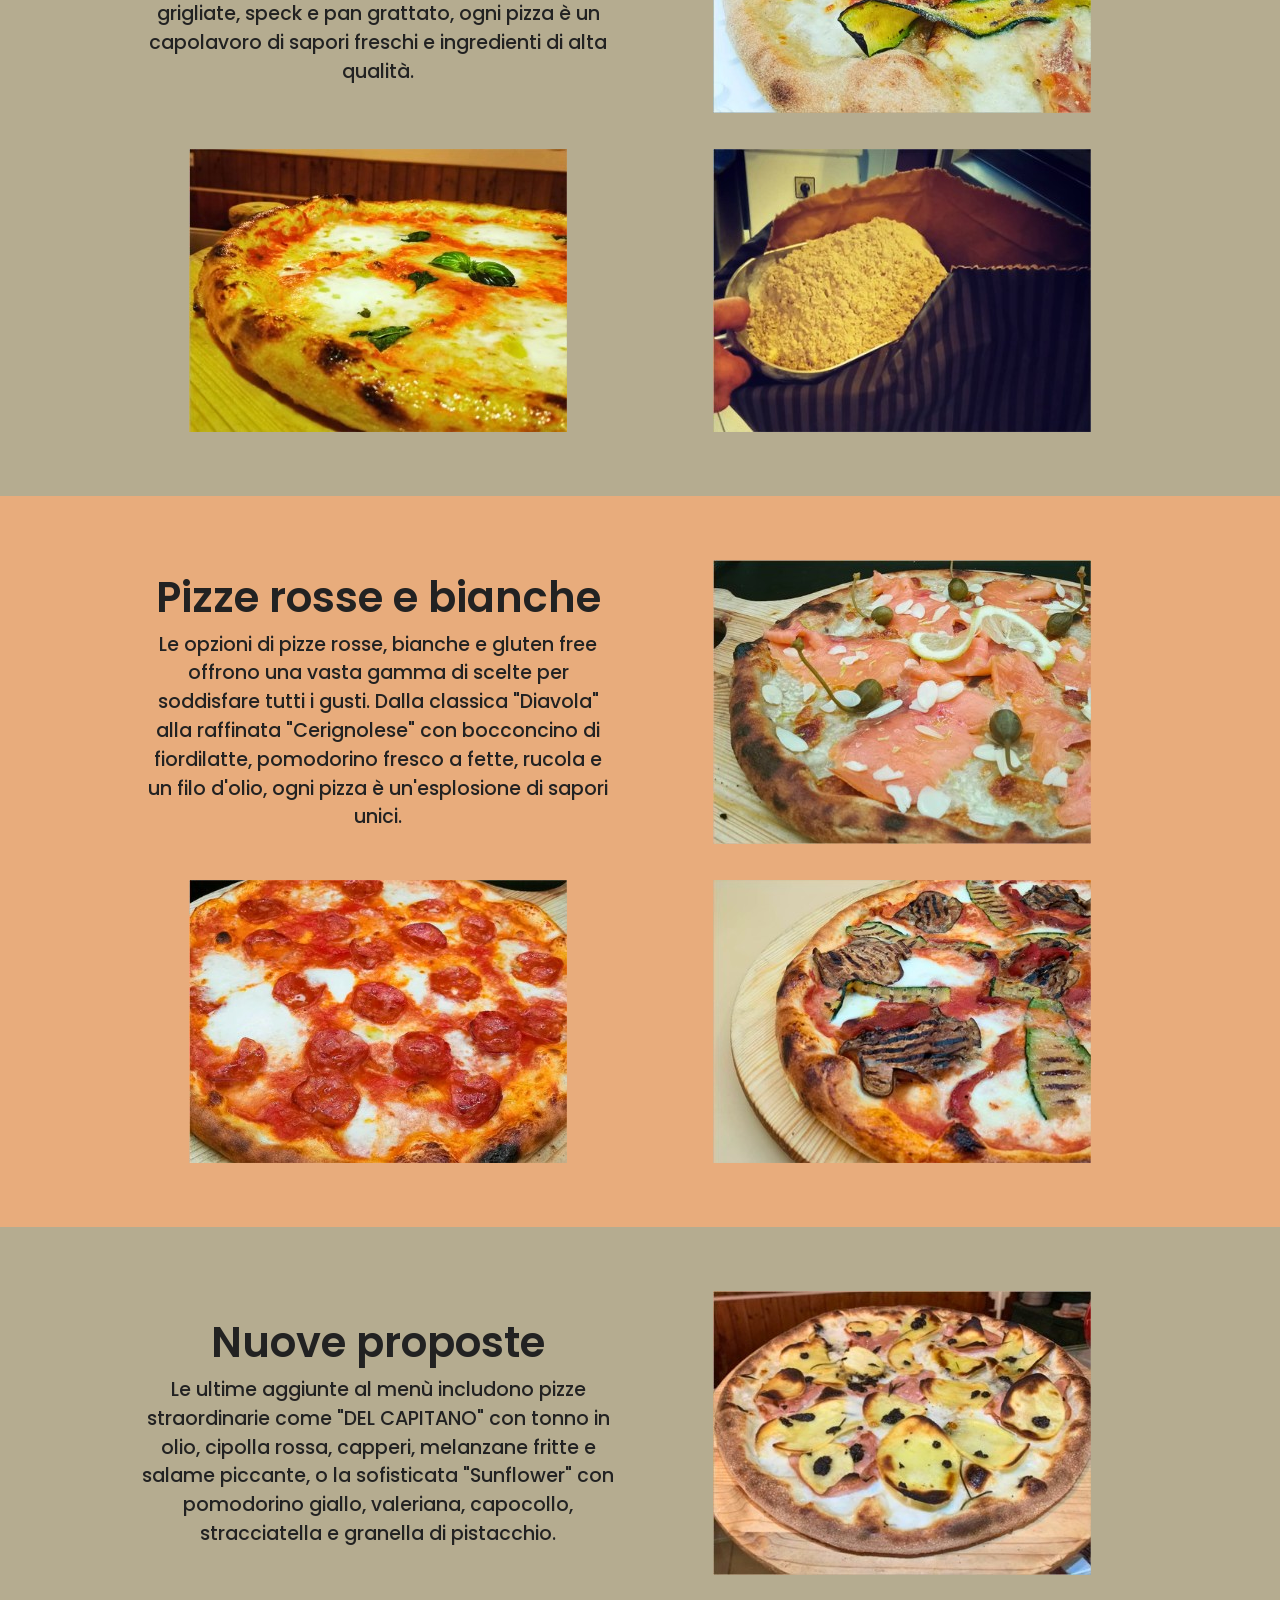
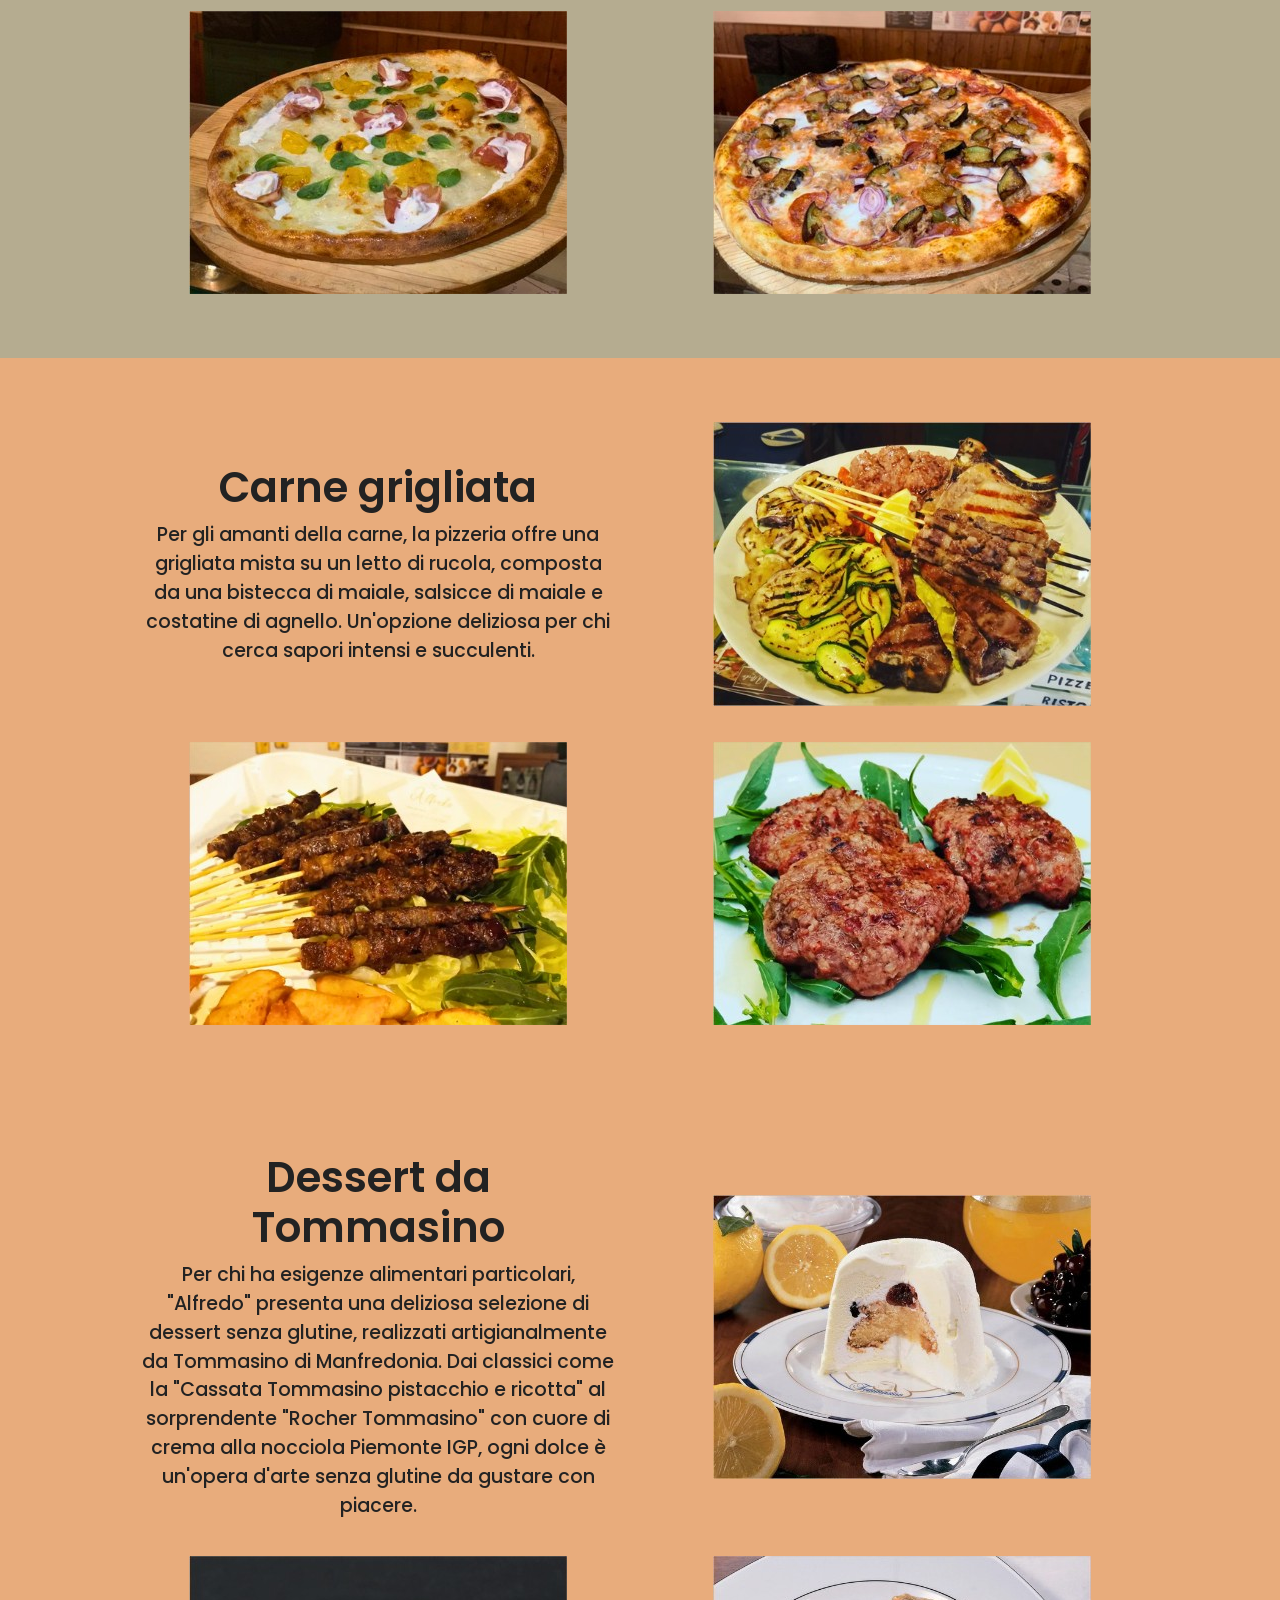
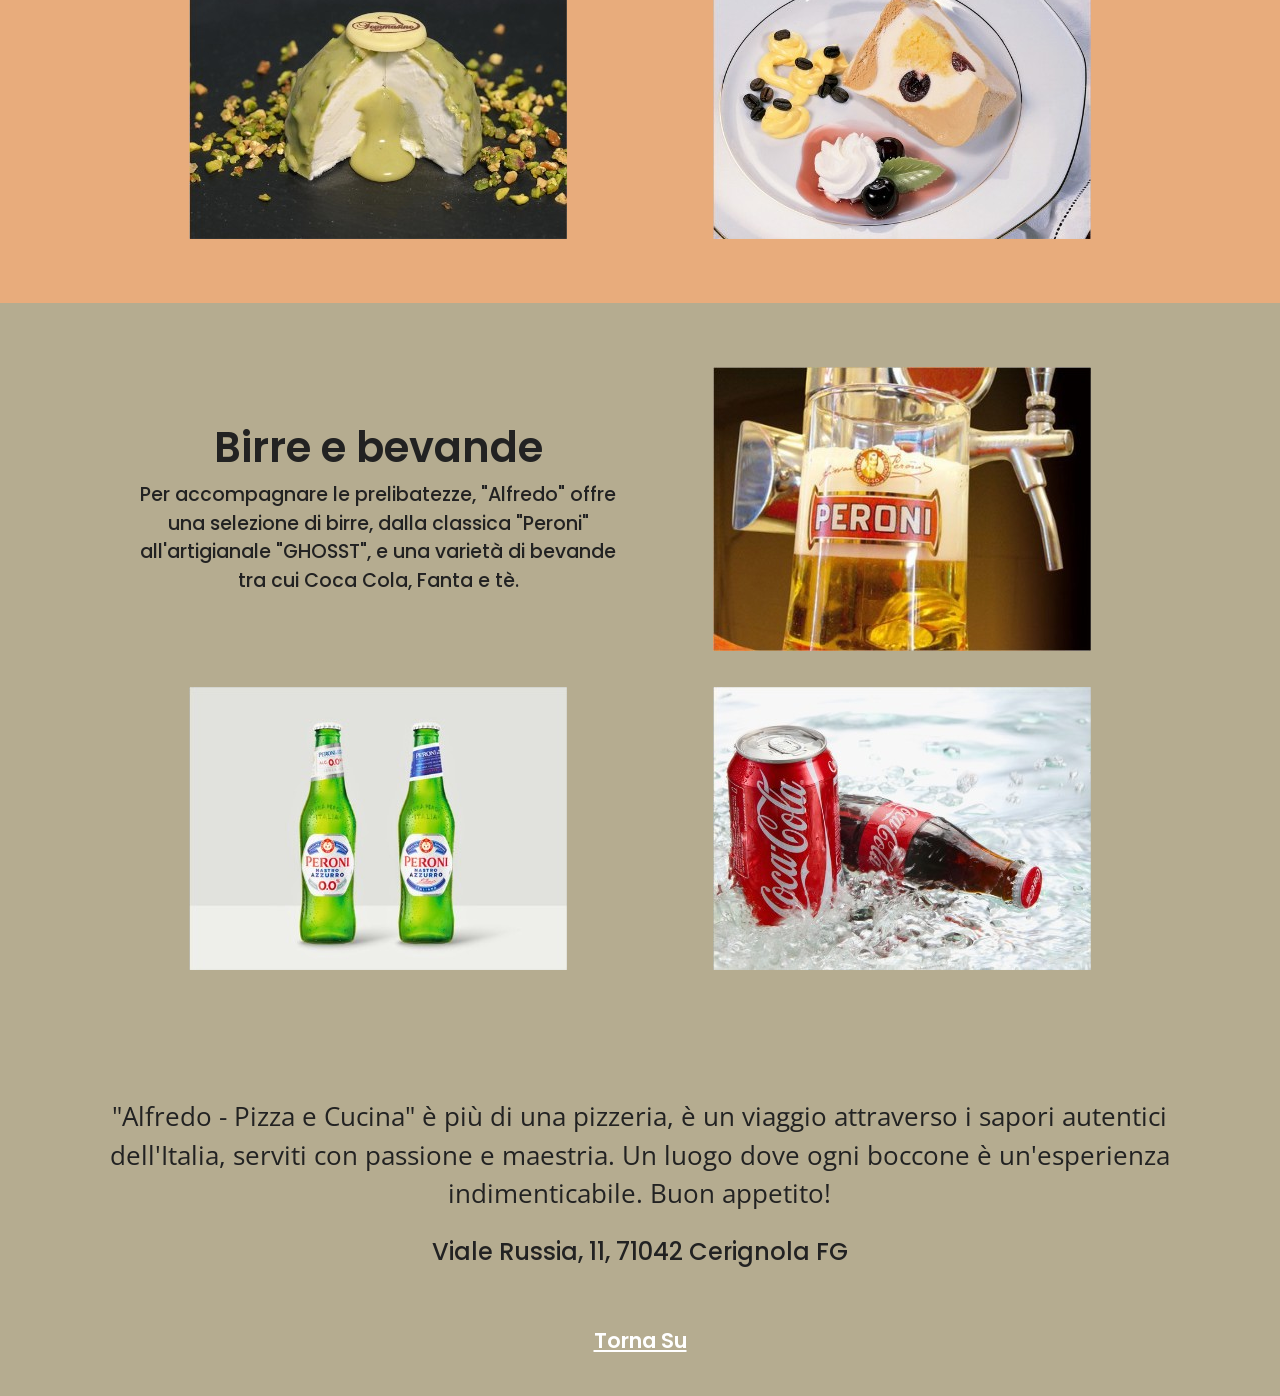
==== commit 138c6c6a: "Aggiunge le animazioni di entrata e di scorrimento Parole del benvenuto che salgono una alla volta, " ====
--- a/index.html
+++ b/index.html
@@ -14,8 +14,11 @@
 <link rel="preconnect" href="https://fonts.gstatic.com" crossorigin>
 <link rel="stylesheet" href="https://fonts.googleapis.com/css2?family=Open+Sans:wght@400;600&family=Poppins:wght@500;600&display=swap">
 <link rel="stylesheet" href="style.css">
+<script>document.documentElement.classList.add("js");</script>
 </head>
 <body>
+
+<div id="progress" aria-hidden="true"></div>
 
 <header class="hero" id="top">
   <img class="logo" src="assets/logo.png" width="277" height="212" alt="Alfredo - Pizza e Cucina">
@@ -25,6 +28,16 @@
     Il menù, curato con attenzione e passione, offre una varietà di opzioni
     per soddisfare tutti i palati.
   </h1>
+  <script>
+  // Spezza il benvenuto in parole, per farle salire una alla volta
+  (function () {
+    var h = document.querySelector(".welcome"), parole = h.textContent.trim().split(/\s+/);
+    h.setAttribute("aria-label", parole.join(" "));
+    h.innerHTML = parole.map(function (p, i) {
+      return '<span class="parola" aria-hidden="true"><span style="--i:' + i + '">' + p.replace(/&/g, "&amp;").replace(/</g, "&lt;") + "</span></span>";
+    }).join(" ");
+  })();
+  </script>
 
   <nav class="actions" aria-label="Contatti e collegamenti">
     <div class="group">
@@ -62,93 +75,93 @@
 
   <section class="band orange">
     <div class="wrap">
-      <div class="text">
+      <div class="text reveal">
         <h2>Stuzzichini</h2>
         <p>Gli stuzzichini sono un trionfo di sapori, da "Dippers mc cain" a base di patate sfogliate consegnate con due bustine di salse, a "Gamberi cornflakes" croccanti e fritti. Ogni opzione è pensata per soddisfare il desiderio di qualcosa di gustoso e sfizioso.</p>
       </div>
-      <img src="assets/stuzzichini-1.jpg" width="378" height="284" loading="lazy" alt="Gamberi cornflakes croccanti e fritti">
-      <img src="assets/stuzzichini-2.jpg" width="377" height="283" loading="lazy" alt="Patate sfogliate Dippers">
-      <img src="assets/stuzzichini-3.jpg" width="378" height="283" loading="lazy" alt="Olive ripiene fritte">
+      <figure class="foto reveal" data-da="dx" data-delay="1"><img src="assets/stuzzichini-1.jpg" width="378" height="284" loading="lazy" alt="Gamberi cornflakes croccanti e fritti"></figure>
+      <figure class="foto reveal" data-da="sx" data-delay="2"><img src="assets/stuzzichini-2.jpg" width="377" height="283" loading="lazy" alt="Patate sfogliate Dippers"></figure>
+      <figure class="foto reveal" data-da="dx" data-delay="3"><img src="assets/stuzzichini-3.jpg" width="378" height="283" loading="lazy" alt="Olive ripiene fritte"></figure>
     </div>
   </section>
 
   <section class="band beige">
     <div class="wrap">
-      <div class="text">
+      <div class="text reveal">
         <h2>Pizze Alfredo</h2>
         <p>Le pizze sono il fiore all'occhiello di "Alfredo". Dalla classica "Margherita" alle creazioni più audaci come "Divina" con bufala affumicata, zucchine grigliate, speck e pan grattato, ogni pizza è un capolavoro di sapori freschi e ingredienti di alta qualità.</p>
       </div>
-      <img src="assets/pizze-alfredo-1.jpg" width="378" height="284" loading="lazy" alt="Pizza con zucchine grigliate e speck">
-      <img src="assets/pizze-alfredo-2.jpg" width="378" height="283" loading="lazy" alt="Pizza Margherita">
-      <img src="assets/pizze-alfredo-3.jpg" width="378" height="283" loading="lazy" alt="Farina per l'impasto">
-    </div>
-  </section>
-
-  <section class="band orange">
-    <div class="wrap">
-      <div class="text">
+      <figure class="foto reveal" data-da="dx" data-delay="1"><img src="assets/pizze-alfredo-1.jpg" width="378" height="284" loading="lazy" alt="Pizza con zucchine grigliate e speck"></figure>
+      <figure class="foto reveal" data-da="sx" data-delay="2"><img src="assets/pizze-alfredo-2.jpg" width="378" height="283" loading="lazy" alt="Pizza Margherita"></figure>
+      <figure class="foto reveal" data-da="dx" data-delay="3"><img src="assets/pizze-alfredo-3.jpg" width="378" height="283" loading="lazy" alt="Farina per l'impasto"></figure>
+    </div>
+  </section>
+
+  <section class="band orange">
+    <div class="wrap">
+      <div class="text reveal">
         <h2>Pizze rosse e bianche</h2>
         <p>Le opzioni di pizze rosse, bianche e gluten free offrono una vasta gamma di scelte per soddisfare tutti i gusti. Dalla classica "Diavola" alla raffinata "Cerignolese" con bocconcino di fiordilatte, pomodorino fresco a fette, rucola e un filo d'olio, ogni pizza è un'esplosione di sapori unici.</p>
       </div>
-      <img src="assets/pizze-rosse-bianche-1.jpg" width="378" height="284" loading="lazy" alt="Pizza bianca con salmone, capperi e mandorle">
-      <img src="assets/pizze-rosse-bianche-2.jpg" width="378" height="283" loading="lazy" alt="Pizza Diavola">
-      <img src="assets/pizze-rosse-bianche-3.jpg" width="378" height="283" loading="lazy" alt="Pizza rossa con verdure grigliate">
+      <figure class="foto reveal" data-da="dx" data-delay="1"><img src="assets/pizze-rosse-bianche-1.jpg" width="378" height="284" loading="lazy" alt="Pizza bianca con salmone, capperi e mandorle"></figure>
+      <figure class="foto reveal" data-da="sx" data-delay="2"><img src="assets/pizze-rosse-bianche-2.jpg" width="378" height="283" loading="lazy" alt="Pizza Diavola"></figure>
+      <figure class="foto reveal" data-da="dx" data-delay="3"><img src="assets/pizze-rosse-bianche-3.jpg" width="378" height="283" loading="lazy" alt="Pizza rossa con verdure grigliate"></figure>
     </div>
   </section>
 
   <section class="band beige">
     <div class="wrap">
-      <div class="text">
+      <div class="text reveal">
         <h2>Nuove proposte</h2>
         <p>Le ultime aggiunte al menù includono pizze straordinarie come "DEL CAPITANO" con tonno in olio, cipolla rossa, capperi, melanzane fritte e salame piccante, o la sofisticata "Sunflower" con pomodorino giallo, valeriana, capocollo, stracciatella e granella di pistacchio.</p>
       </div>
-      <img src="assets/nuove-proposte-1.jpg" width="378" height="284" loading="lazy" alt="Pizza bianca con patate">
-      <img src="assets/nuove-proposte-2.jpg" width="378" height="283" loading="lazy" alt="Pizza Sunflower">
-      <img src="assets/nuove-proposte-3.jpg" width="378" height="283" loading="lazy" alt="Pizza Del Capitano">
-    </div>
-  </section>
-
-  <section class="band orange">
-    <div class="wrap">
-      <div class="text">
+      <figure class="foto reveal" data-da="dx" data-delay="1"><img src="assets/nuove-proposte-1.jpg" width="378" height="284" loading="lazy" alt="Pizza bianca con patate"></figure>
+      <figure class="foto reveal" data-da="sx" data-delay="2"><img src="assets/nuove-proposte-2.jpg" width="378" height="283" loading="lazy" alt="Pizza Sunflower"></figure>
+      <figure class="foto reveal" data-da="dx" data-delay="3"><img src="assets/nuove-proposte-3.jpg" width="378" height="283" loading="lazy" alt="Pizza Del Capitano"></figure>
+    </div>
+  </section>
+
+  <section class="band orange">
+    <div class="wrap">
+      <div class="text reveal">
         <h2>Carne grigliata</h2>
         <p>Per gli amanti della carne, la pizzeria offre una grigliata mista su un letto di rucola, composta da una bistecca di maiale, salsicce di maiale e costatine di agnello. Un'opzione deliziosa per chi cerca sapori intensi e succulenti.</p>
       </div>
-      <img src="assets/carne-grigliata-1.jpg" width="378" height="284" loading="lazy" alt="Grigliata mista con verdure">
-      <img src="assets/carne-grigliata-2.jpg" width="378" height="283" loading="lazy" alt="Spiedini di carne alla griglia">
-      <img src="assets/carne-grigliata-3.jpg" width="378" height="283" loading="lazy" alt="Hamburger alla griglia su letto di rucola">
-    </div>
-  </section>
-
-  <section class="band orange">
-    <div class="wrap">
-      <div class="text">
+      <figure class="foto reveal" data-da="dx" data-delay="1"><img src="assets/carne-grigliata-1.jpg" width="378" height="284" loading="lazy" alt="Grigliata mista con verdure"></figure>
+      <figure class="foto reveal" data-da="sx" data-delay="2"><img src="assets/carne-grigliata-2.jpg" width="378" height="283" loading="lazy" alt="Spiedini di carne alla griglia"></figure>
+      <figure class="foto reveal" data-da="dx" data-delay="3"><img src="assets/carne-grigliata-3.jpg" width="378" height="283" loading="lazy" alt="Hamburger alla griglia su letto di rucola"></figure>
+    </div>
+  </section>
+
+  <section class="band orange">
+    <div class="wrap">
+      <div class="text reveal">
         <h2>Dessert da Tommasino</h2>
         <p>Per chi ha esigenze alimentari particolari, "Alfredo" presenta una deliziosa selezione di dessert senza glutine, realizzati artigianalmente da Tommasino di Manfredonia. Dai classici come la "Cassata Tommasino pistacchio e ricotta" al sorprendente "Rocher Tommasino" con cuore di crema alla nocciola Piemonte IGP, ogni dolce è un'opera d'arte senza glutine da gustare con piacere.</p>
       </div>
-      <img src="assets/dessert-1.jpg" width="378" height="284" loading="lazy" alt="Dessert al limone Tommasino">
-      <img src="assets/dessert-2.jpg" width="378" height="283" loading="lazy" alt="Cassata Tommasino pistacchio e ricotta">
-      <img src="assets/dessert-3.jpg" width="378" height="283" loading="lazy" alt="Semifreddo Tommasino">
+      <figure class="foto reveal" data-da="dx" data-delay="1"><img src="assets/dessert-1.jpg" width="378" height="284" loading="lazy" alt="Dessert al limone Tommasino"></figure>
+      <figure class="foto reveal" data-da="sx" data-delay="2"><img src="assets/dessert-2.jpg" width="378" height="283" loading="lazy" alt="Cassata Tommasino pistacchio e ricotta"></figure>
+      <figure class="foto reveal" data-da="dx" data-delay="3"><img src="assets/dessert-3.jpg" width="378" height="283" loading="lazy" alt="Semifreddo Tommasino"></figure>
     </div>
   </section>
 
   <section class="band beige">
     <div class="wrap">
-      <div class="text">
+      <div class="text reveal">
         <h2>Birre e bevande</h2>
         <p>Per accompagnare le prelibatezze, "Alfredo" offre una selezione di birre, dalla classica "Peroni" all'artigianale "GHOSST", e una varietà di bevande tra cui Coca Cola, Fanta e tè.</p>
       </div>
-      <img src="assets/birre-bevande-1.jpg" width="378" height="284" loading="lazy" alt="Birra Peroni alla spina">
-      <img src="assets/birre-bevande-2.jpg" width="378" height="283" loading="lazy" alt="Peroni Nastro Azzurro in bottiglia">
-      <img src="assets/birre-bevande-3.jpg" width="378" height="283" loading="lazy" alt="Coca Cola">
+      <figure class="foto reveal" data-da="dx" data-delay="1"><img src="assets/birre-bevande-1.jpg" width="378" height="284" loading="lazy" alt="Birra Peroni alla spina"></figure>
+      <figure class="foto reveal" data-da="sx" data-delay="2"><img src="assets/birre-bevande-2.jpg" width="378" height="283" loading="lazy" alt="Peroni Nastro Azzurro in bottiglia"></figure>
+      <figure class="foto reveal" data-da="dx" data-delay="3"><img src="assets/birre-bevande-3.jpg" width="378" height="283" loading="lazy" alt="Coca Cola"></figure>
     </div>
   </section>
 
 </main>
 
 <footer class="band beige closing">
-  <p class="outro">"Alfredo - Pizza e Cucina" è più di una pizzeria, è un viaggio attraverso i sapori autentici dell'Italia, serviti con passione e maestria. Un luogo dove ogni boccone è un'esperienza indimenticabile. Buon appetito!</p>
-  <address>Viale Russia, 11, 71042 Cerignola FG</address>
+  <p class="outro reveal" data-da="su">"Alfredo - Pizza e Cucina" è più di una pizzeria, è un viaggio attraverso i sapori autentici dell'Italia, serviti con passione e maestria. Un luogo dove ogni boccone è un'esperienza indimenticabile. Buon appetito!</p>
+  <address class="reveal" data-da="su" data-delay="1">Viale Russia, 11, 71042 Cerignola FG</address>
   <a class="back" href="#top">Torna Su</a>
 </footer>
 
@@ -168,6 +181,26 @@
   if (url) { a.href = url; if (/^https?:/.test(url)) { a.target = "_blank"; a.rel = "noopener"; } }
   else a.hidden = true;
 });
+// Comparsa allo scorrimento
+var daRivelare = document.querySelectorAll(".reveal");
+if (!("IntersectionObserver" in window)) {
+  daRivelare.forEach(function (el) { el.classList.add("visible"); });
+} else {
+  var oss = new IntersectionObserver(function (voci) {
+    voci.forEach(function (v) {
+      if (v.isIntersecting) { v.target.classList.add("visible"); oss.unobserve(v.target); }
+    });
+  }, { threshold: 0.15, rootMargin: "0px 0px -6% 0px" });
+  daRivelare.forEach(function (el) { oss.observe(el); });
+}
+// Barra di avanzamento
+var barra = document.getElementById("progress");
+function avanza() {
+  var d = document.documentElement, max = d.scrollHeight - d.clientHeight;
+  barra.style.width = (max > 0 ? (d.scrollTop / max) * 100 : 0) + "%";
+}
+window.addEventListener("scroll", avanza, { passive: true });
+avanza();
 document.querySelectorAll(".group").forEach(function (g) {
   if (!g.querySelector("a:not([hidden])")) g.hidden = true;
 });
--- a/style.css
+++ b/style.css
@@ -5,6 +5,8 @@
   --dark: #1a0705;
   --ink: #222;
   --white: #fff;
+  --ease: cubic-bezier(.22,.61,.36,1);
+  --mo: cubic-bezier(.16,1,.3,1);
 }
 
 * { box-sizing: border-box; }
@@ -56,13 +58,13 @@
   display: grid;
   place-items: center;
   color: var(--white);
-  transition: background .150s, color .150s;
+  transition: background .2s, color .2s, transform .25s var(--ease);
 }
-.icons a:hover, .icons a:focus-visible { background: var(--white); color: var(--dark); outline: none; }
+.icons a:hover, .icons a:focus-visible { background: var(--white); color: var(--dark); outline: none; transform: translateY(-4px) scale(1.06); }
 .icons svg { width: 32px; height: 32px; fill: none; stroke: currentColor; stroke-width: 1.600; stroke-linecap: round; stroke-linejoin: round; }
 
 /* Sezioni del menù */
-.band { padding: 64px 20px; }
+.band { padding: 64px 20px; overflow: hidden; }
 .orange { background: var(--orange); }
 .beige { background: var(--beige); }
 .wrap {
@@ -96,4 +98,61 @@
   .wrap { grid-template-columns: 1fr; gap: 20px; }
   .icons a { width: 56px; height: 56px; }
 }
-@media (prefers-reduced-motion: reduce) { html { scroll-behavior: auto; } }
+
+/* Foto: cornice che taglia lo zoom al passaggio del mouse */
+.foto { margin: 0; overflow: hidden; }
+.foto img { transition: transform .7s var(--mo); }
+.foto:hover img { transform: scale(1.06); }
+
+/* Barra di avanzamento lettura */
+#progress {
+  position: fixed; top: 0; left: 0; z-index: 100;
+  height: 3px; width: 0;
+  background: linear-gradient(90deg, var(--brown), var(--orange));
+  transition: width .1s linear;
+}
+
+/* Entrata della testata: CSS puro, parte anche senza JavaScript */
+.hero { background-size: 100% 100%; }
+.logo { animation: logoIn 1s var(--mo) both; }
+@keyframes logoIn { from { opacity: 0; transform: scale(.86); } }
+.welcome .parola {
+  display: inline-block; overflow: hidden; vertical-align: bottom;
+  padding-bottom: .14em; margin-bottom: -.14em;
+}
+.welcome .parola > span {
+  display: inline-block;
+  transform: translateY(105%);
+  animation: parolaSu .85s var(--mo) both;
+  animation-delay: calc(.4s + var(--i) * .035s);
+}
+@keyframes parolaSu { to { transform: none; } }
+.actions .group { animation: salita .8s var(--mo) both; }
+.actions .group:nth-child(1) { animation-delay: 1.5s; }
+.actions .group:nth-child(2) { animation-delay: 1.62s; }
+.actions .group:nth-child(3) { animation-delay: 1.74s; }
+.actions .group:nth-child(4) { animation-delay: 1.86s; }
+@keyframes salita { from { opacity: 0; transform: translateY(22px); } }
+
+/* Comparsa allo scorrimento: attiva solo se il JavaScript è partito */
+.js .reveal { --corsa: 64px; transition: opacity .7s var(--ease), transform .8s var(--mo), clip-path .9s var(--mo); }
+.js .reveal:not(.visible) { opacity: 0; transform: translateX(calc(var(--corsa) * -1)); }
+.js .reveal[data-da="dx"]:not(.visible) { transform: translateX(var(--corsa)); }
+.js .reveal[data-da="su"]:not(.visible) { transform: translateY(30px); }
+/* Il taglio a sipario sta sull'immagine, non sulla cornice: una cornice
+   tagliata a zero non verrebbe mai vista dall'osservatore di scorrimento */
+.js .foto.reveal img { clip-path: inset(0); transition: transform .7s var(--mo), clip-path .9s var(--mo); transition-delay: inherit; }
+.js .foto.reveal:not(.visible) img { clip-path: inset(0 50% 0 50%); }
+.js .reveal[data-delay="1"] { transition-delay: .07s; }
+.js .reveal[data-delay="2"] { transition-delay: .14s; }
+.js .reveal[data-delay="3"] { transition-delay: .21s; }
+.js .text.reveal h2 { transition: transform .9s var(--mo) .09s; }
+.js .text.reveal:not(.visible) h2 { transform: translateX(-40px); }
+@media (max-width: 720px) { .js .reveal { --corsa: 40px; } }
+
+@media (prefers-reduced-motion: reduce) {
+  html { scroll-behavior: auto; }
+  *, *::before, *::after { animation: none !important; transition: none !important; }
+  .welcome .parola > span { transform: none; }
+  .js .reveal:not(.visible), .js .foto.reveal:not(.visible) img, .js .text.reveal:not(.visible) h2 { opacity: 1; transform: none; clip-path: none; }
+}
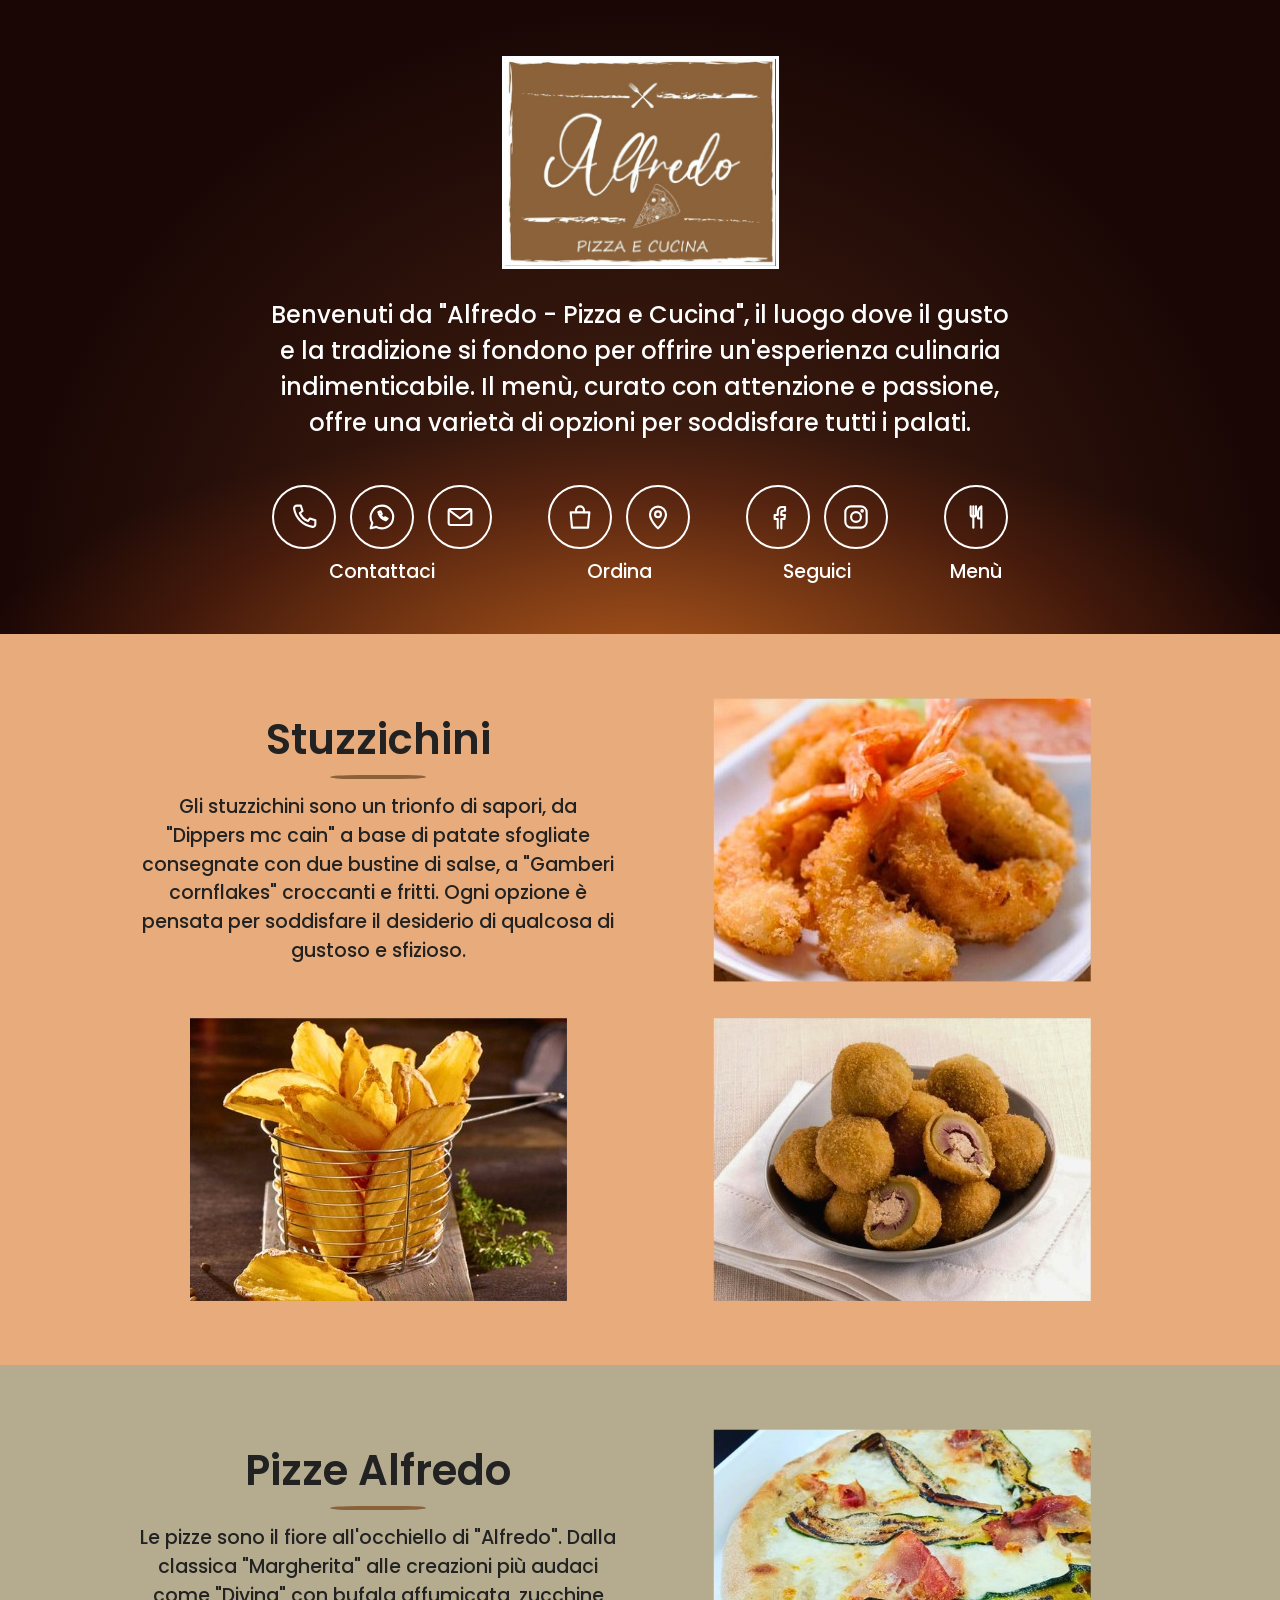
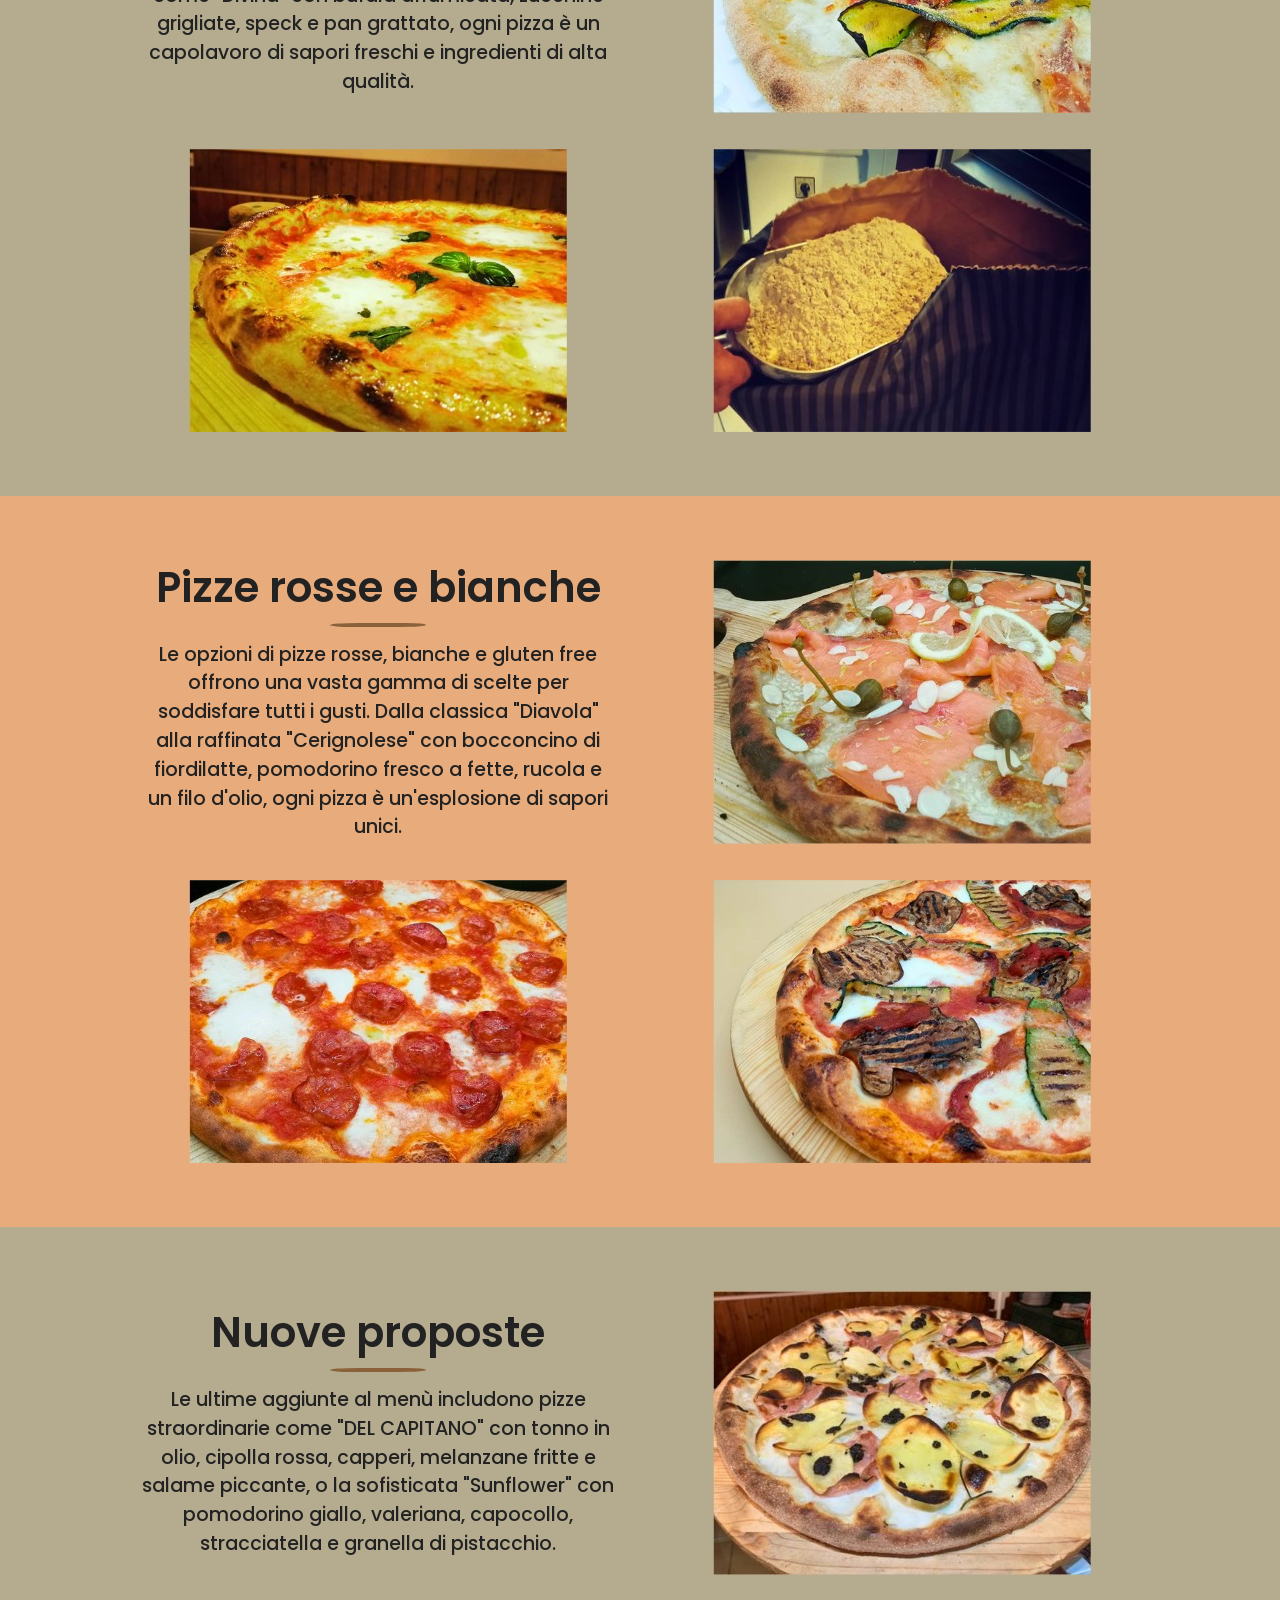
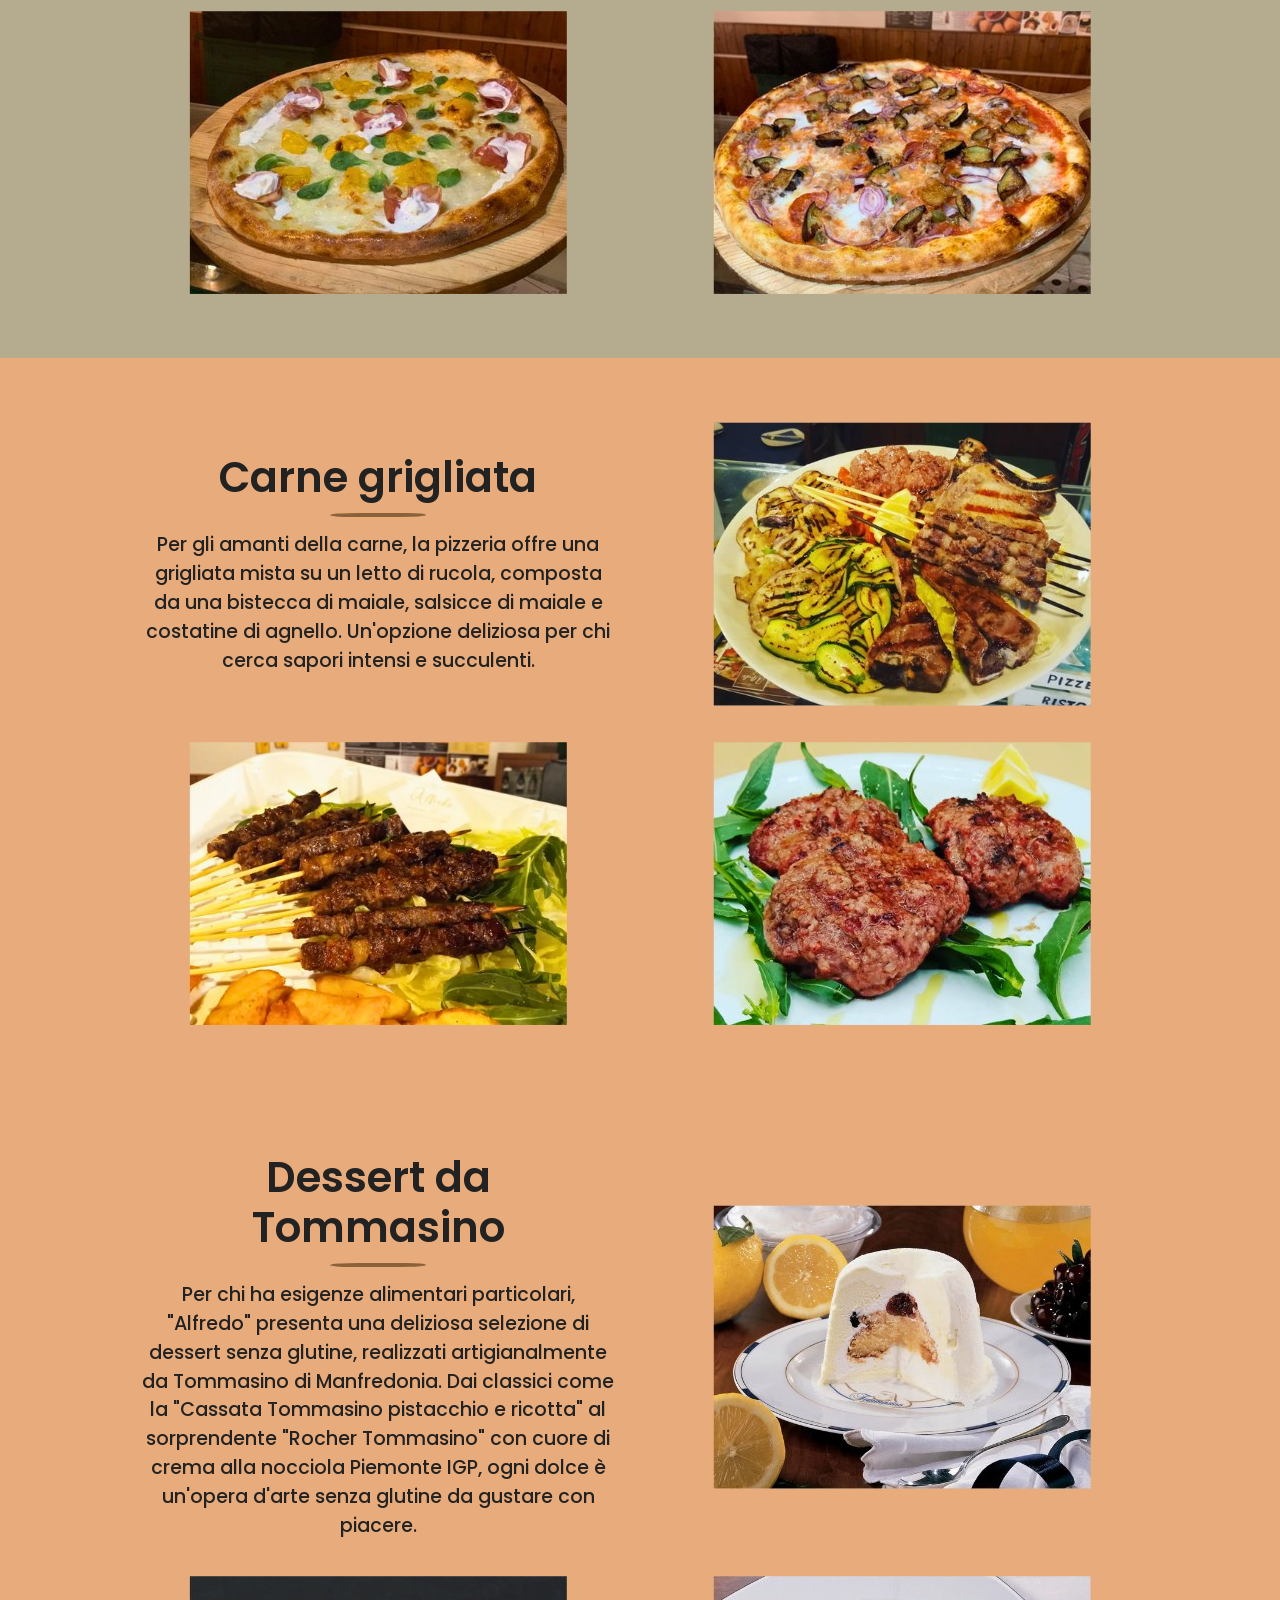
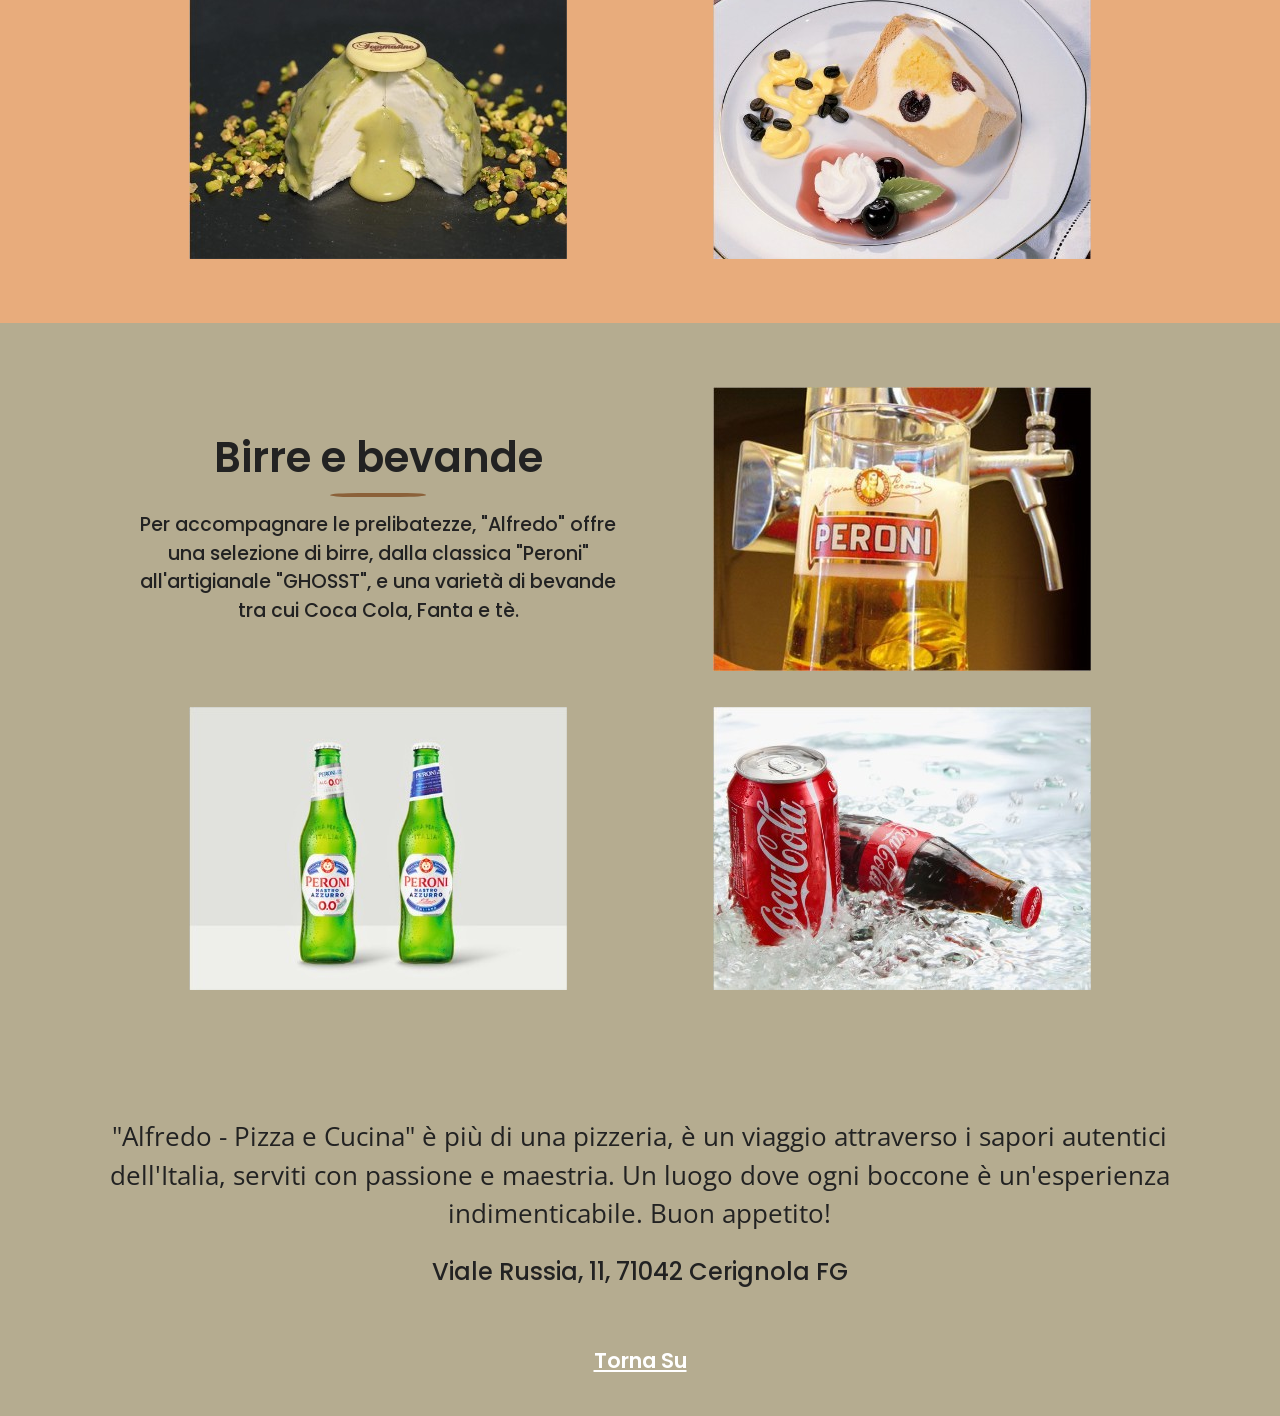
==== commit 4bff678f: "Adatta le animazioni al tema della pizzeria Bagliore del forno e braci nella testata, foto che si ap" ====
--- a/index.html
+++ b/index.html
@@ -18,9 +18,10 @@
 </head>
 <body>
 
-<div id="progress" aria-hidden="true"></div>
+<a id="pizza" href="#top" aria-label="Torna su"><svg viewBox="0 0 56 56" aria-hidden="true"></svg></a>
 
 <header class="hero" id="top">
+  <div class="braci" aria-hidden="true"></div>
   <img class="logo" src="assets/logo.png" width="277" height="212" alt="Alfredo - Pizza e Cucina">
   <h1 class="welcome">
     Benvenuti da "Alfredo - Pizza e Cucina", il luogo dove il gusto e la tradizione
@@ -193,11 +194,32 @@
   }, { threshold: 0.15, rootMargin: "0px 0px -6% 0px" });
   daRivelare.forEach(function (el) { oss.observe(el); });
 }
-// Barra di avanzamento
-var barra = document.getElementById("progress");
+// Braci che salgono dal forno, nella testata
+var braci = document.querySelector(".braci");
+for (var i = 0; i < 18; i++) {
+  var b = document.createElement("i");
+  b.style.cssText = "--x:" + (5 + Math.random() * 90).toFixed(1) + "%;--s:" + (2 + Math.random() * 3).toFixed(1) +
+    "px;--d:" + (5 + Math.random() * 6).toFixed(1) + "s;--r:" + (Math.random() * 8).toFixed(1) +
+    "s;--dx:" + (Math.random() * 80 - 40).toFixed(0) + "px";
+  braci.appendChild(b);
+}
+// Pizza di avanzamento: una fetta in più ogni ottavo di pagina
+var pizza = document.getElementById("pizza"), svg = pizza.querySelector("svg"), fette = [];
+function punto(r, g) { var a = (g - 90) * Math.PI / 180; return (28 + r * Math.cos(a)).toFixed(2) + "," + (28 + r * Math.sin(a)).toFixed(2); }
+function spicchio(r, g) { return "M28,28 L" + punto(r, g + 1) + " A" + r + "," + r + " 0 0 1 " + punto(r, g + 44) + " Z"; }
+var disegno = '<circle cx="28" cy="28" r="27" fill="#6b4a2b"/><circle cx="28" cy="28" r="25" fill="#8b6139"/>';
+for (var f = 0; f < 8; f++) {
+  var g = f * 45, c = punto(13, g + 22).split(",");
+  disegno += '<g class="fetta"><path d="' + spicchio(23, g) + '" fill="#e0a458"/><path d="' + spicchio(19, g) +
+    '" fill="#f6d27a"/><circle cx="' + c[0] + '" cy="' + c[1] + '" r="3" fill="#c0392b"/></g>';
+}
+svg.innerHTML = disegno;
+fette = svg.querySelectorAll(".fetta");
 function avanza() {
   var d = document.documentElement, max = d.scrollHeight - d.clientHeight;
-  barra.style.width = (max > 0 ? (d.scrollTop / max) * 100 : 0) + "%";
+  var quota = max > 0 ? d.scrollTop / max : 0, n = Math.ceil(quota * 8 - 0.02);
+  pizza.classList.toggle("mostra", d.scrollTop > 200);
+  fette.forEach(function (el, i) { el.classList.toggle("servita", i < n); });
 }
 window.addEventListener("scroll", avanza, { passive: true });
 avanza();
--- a/style.css
+++ b/style.css
@@ -104,13 +104,53 @@
 .foto img { transition: transform .7s var(--mo); }
 .foto:hover img { transform: scale(1.06); }
 
-/* Barra di avanzamento lettura */
-#progress {
-  position: fixed; top: 0; left: 0; z-index: 100;
-  height: 3px; width: 0;
-  background: linear-gradient(90deg, var(--brown), var(--orange));
-  transition: width .1s linear;
-}
+/* Pizza di avanzamento: si compone fetta dopo fetta mentre si scorre,
+   e riporta in cima se la si tocca */
+#pizza {
+  position: fixed; right: 16px; bottom: 16px; z-index: 100;
+  width: 60px; height: 60px; border-radius: 50%;
+  box-shadow: 0 6px 18px rgba(0, 0, 0, .35);
+  opacity: 0; transform: scale(.6) rotate(-90deg); pointer-events: none;
+  transition: opacity .35s var(--ease), transform .6s var(--mo);
+}
+#pizza.mostra { opacity: 1; transform: none; pointer-events: auto; }
+#pizza.mostra:hover { transform: rotate(45deg) scale(1.08); }
+#pizza svg { display: block; width: 100%; height: 100%; }
+#pizza .fetta { transform-origin: 28px 28px; opacity: 0; transform: scale(.4); transition: opacity .3s var(--ease), transform .5s var(--mo); }
+#pizza .fetta.servita { opacity: 1; transform: none; }
+
+/* Forno a legna: bagliore che respira e braci che salgono */
+.hero { position: relative; overflow: hidden; }
+.hero > * { position: relative; z-index: 1; }
+.hero::before {
+  content: ""; position: absolute; inset: 0; z-index: 0;
+  background: radial-gradient(ellipse 70% 55% at 50% 108%, rgba(255, 128, 32, .55), rgba(255, 90, 20, .12) 55%, transparent 75%);
+  animation: fuoco 6s ease-in-out infinite;
+}
+@keyframes fuoco {
+  0%, 100% { opacity: .65; } 18% { opacity: .95; } 31% { opacity: .75; }
+  52% { opacity: 1; } 68% { opacity: .7; } 84% { opacity: .9; }
+}
+.hero > .braci { position: absolute; inset: 0; z-index: 0; pointer-events: none; }
+.braci i {
+  position: absolute; bottom: -8px; left: var(--x);
+  width: var(--s); height: var(--s); border-radius: 50%;
+  background: #ffc27a; box-shadow: 0 0 6px 1px #ff7a1a;
+  opacity: 0; animation: brace var(--d) linear var(--r) infinite;
+}
+@keyframes brace {
+  0% { transform: translate(0, 0); opacity: 0; }
+  12% { opacity: .9; }
+  100% { transform: translate(var(--dx), -480px); opacity: 0; }
+}
+
+/* Pennellata sotto i titoli, come quelle del logo */
+h2::after {
+  content: ""; display: block; height: 4px; width: 96px; margin: 10px auto 14px;
+  background: var(--brown); border-radius: 60% 40% 55% 45% / 100%;
+  transform-origin: left center; transition: transform .9s var(--mo) .35s;
+}
+.js .text.reveal:not(.visible) h2::after { transform: scaleX(0); }
 
 /* Entrata della testata: CSS puro, parte anche senza JavaScript */
 .hero { background-size: 100% 100%; }
@@ -139,10 +179,13 @@
 .js .reveal:not(.visible) { opacity: 0; transform: translateX(calc(var(--corsa) * -1)); }
 .js .reveal[data-da="dx"]:not(.visible) { transform: translateX(var(--corsa)); }
 .js .reveal[data-da="su"]:not(.visible) { transform: translateY(30px); }
-/* Il taglio a sipario sta sull'immagine, non sulla cornice: una cornice
-   tagliata a zero non verrebbe mai vista dall'osservatore di scorrimento */
-.js .foto.reveal img { clip-path: inset(0); transition: transform .7s var(--mo), clip-path .9s var(--mo); transition-delay: inherit; }
-.js .foto.reveal:not(.visible) img { clip-path: inset(0 50% 0 50%); }
+/* Le foto escono come una pizza dal forno: si aprono in tondo dal centro
+   e si posano con un quarto di giro. Il taglio sta sull'immagine, non sulla
+   cornice: una cornice tagliata a zero non verrebbe mai vista dall'osservatore */
+.js .foto.reveal:not(.visible) { transform: rotate(-9deg) scale(.86); }
+.js .foto.reveal[data-da="dx"]:not(.visible) { transform: rotate(9deg) scale(.86); }
+.js .foto.reveal img { clip-path: circle(75%); transition: transform .7s var(--mo), clip-path 1.1s var(--mo); transition-delay: inherit; }
+.js .foto.reveal:not(.visible) img { clip-path: circle(0%); }
 .js .reveal[data-delay="1"] { transition-delay: .07s; }
 .js .reveal[data-delay="2"] { transition-delay: .14s; }
 .js .reveal[data-delay="3"] { transition-delay: .21s; }
@@ -154,5 +197,7 @@
   html { scroll-behavior: auto; }
   *, *::before, *::after { animation: none !important; transition: none !important; }
   .welcome .parola > span { transform: none; }
+  .braci { display: none; }
+  .js .text.reveal:not(.visible) h2::after { transform: none; }
   .js .reveal:not(.visible), .js .foto.reveal:not(.visible) img, .js .text.reveal:not(.visible) h2 { opacity: 1; transform: none; clip-path: none; }
 }
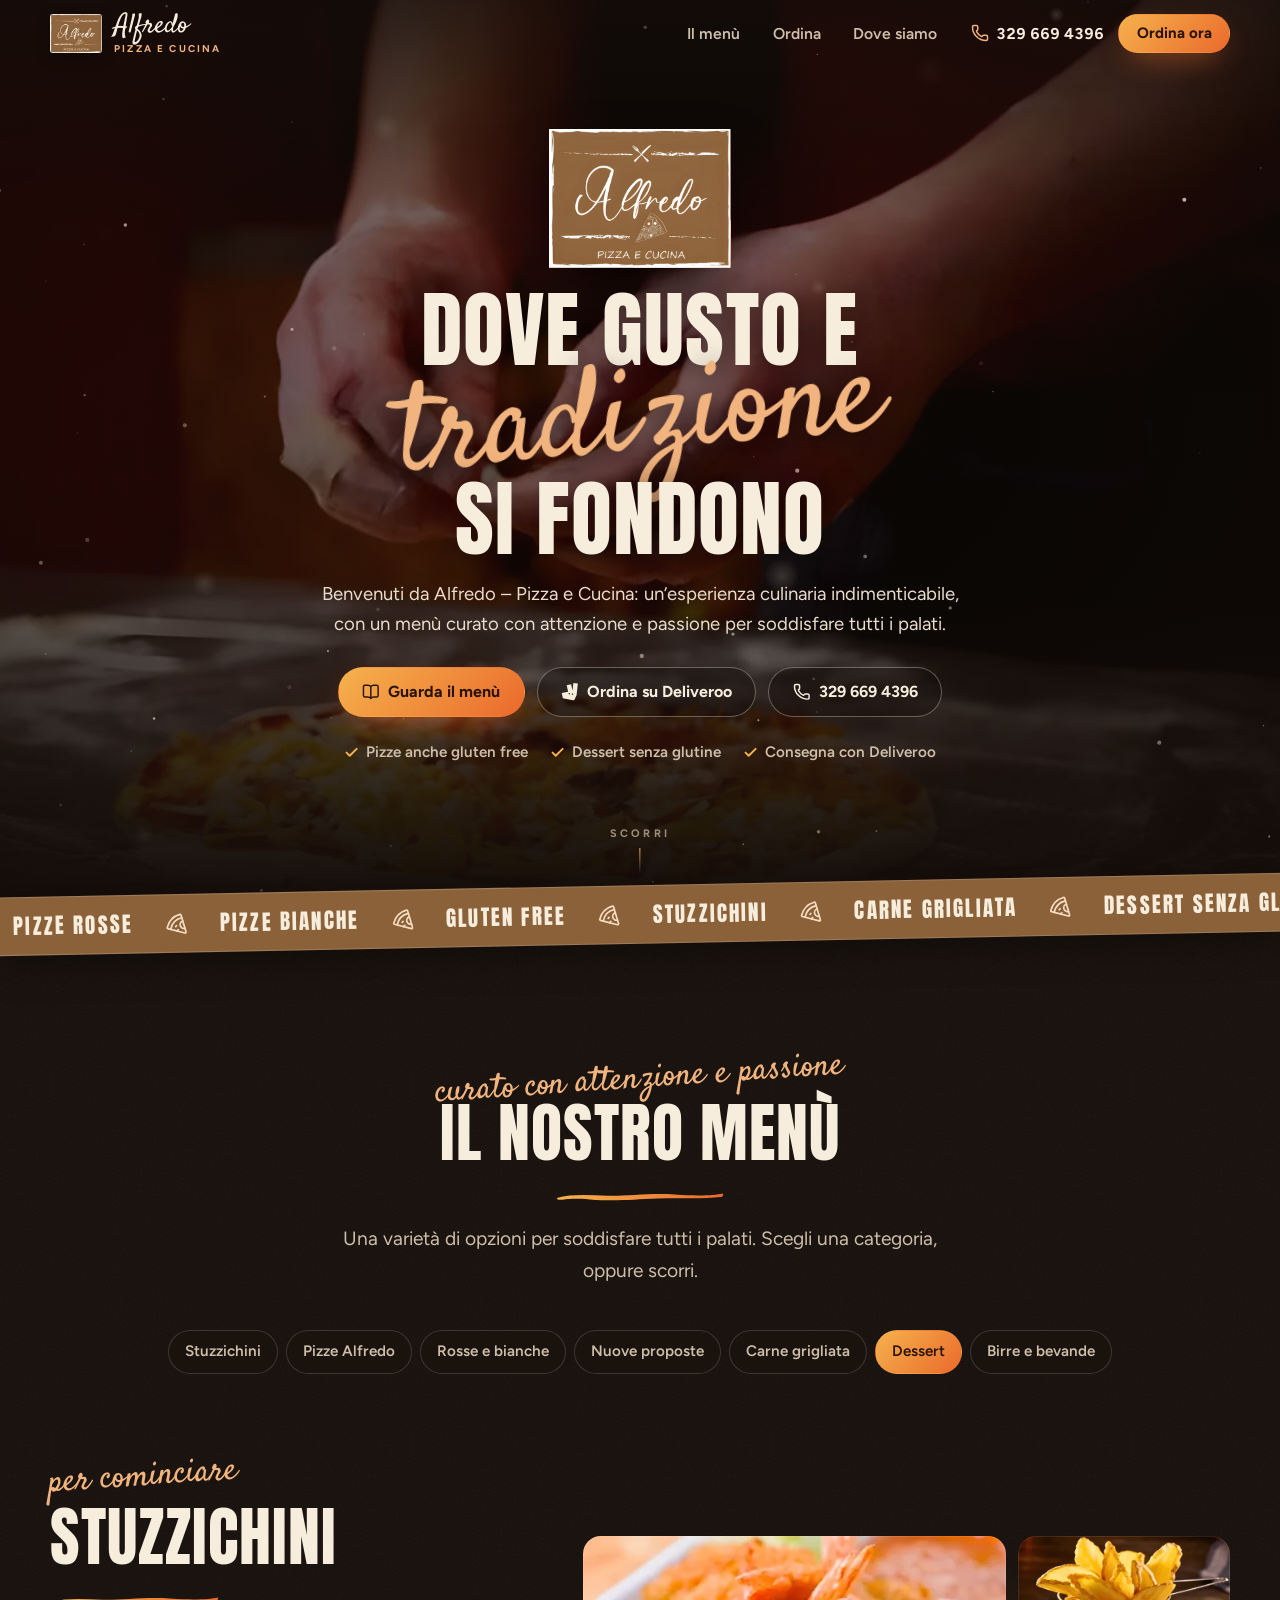
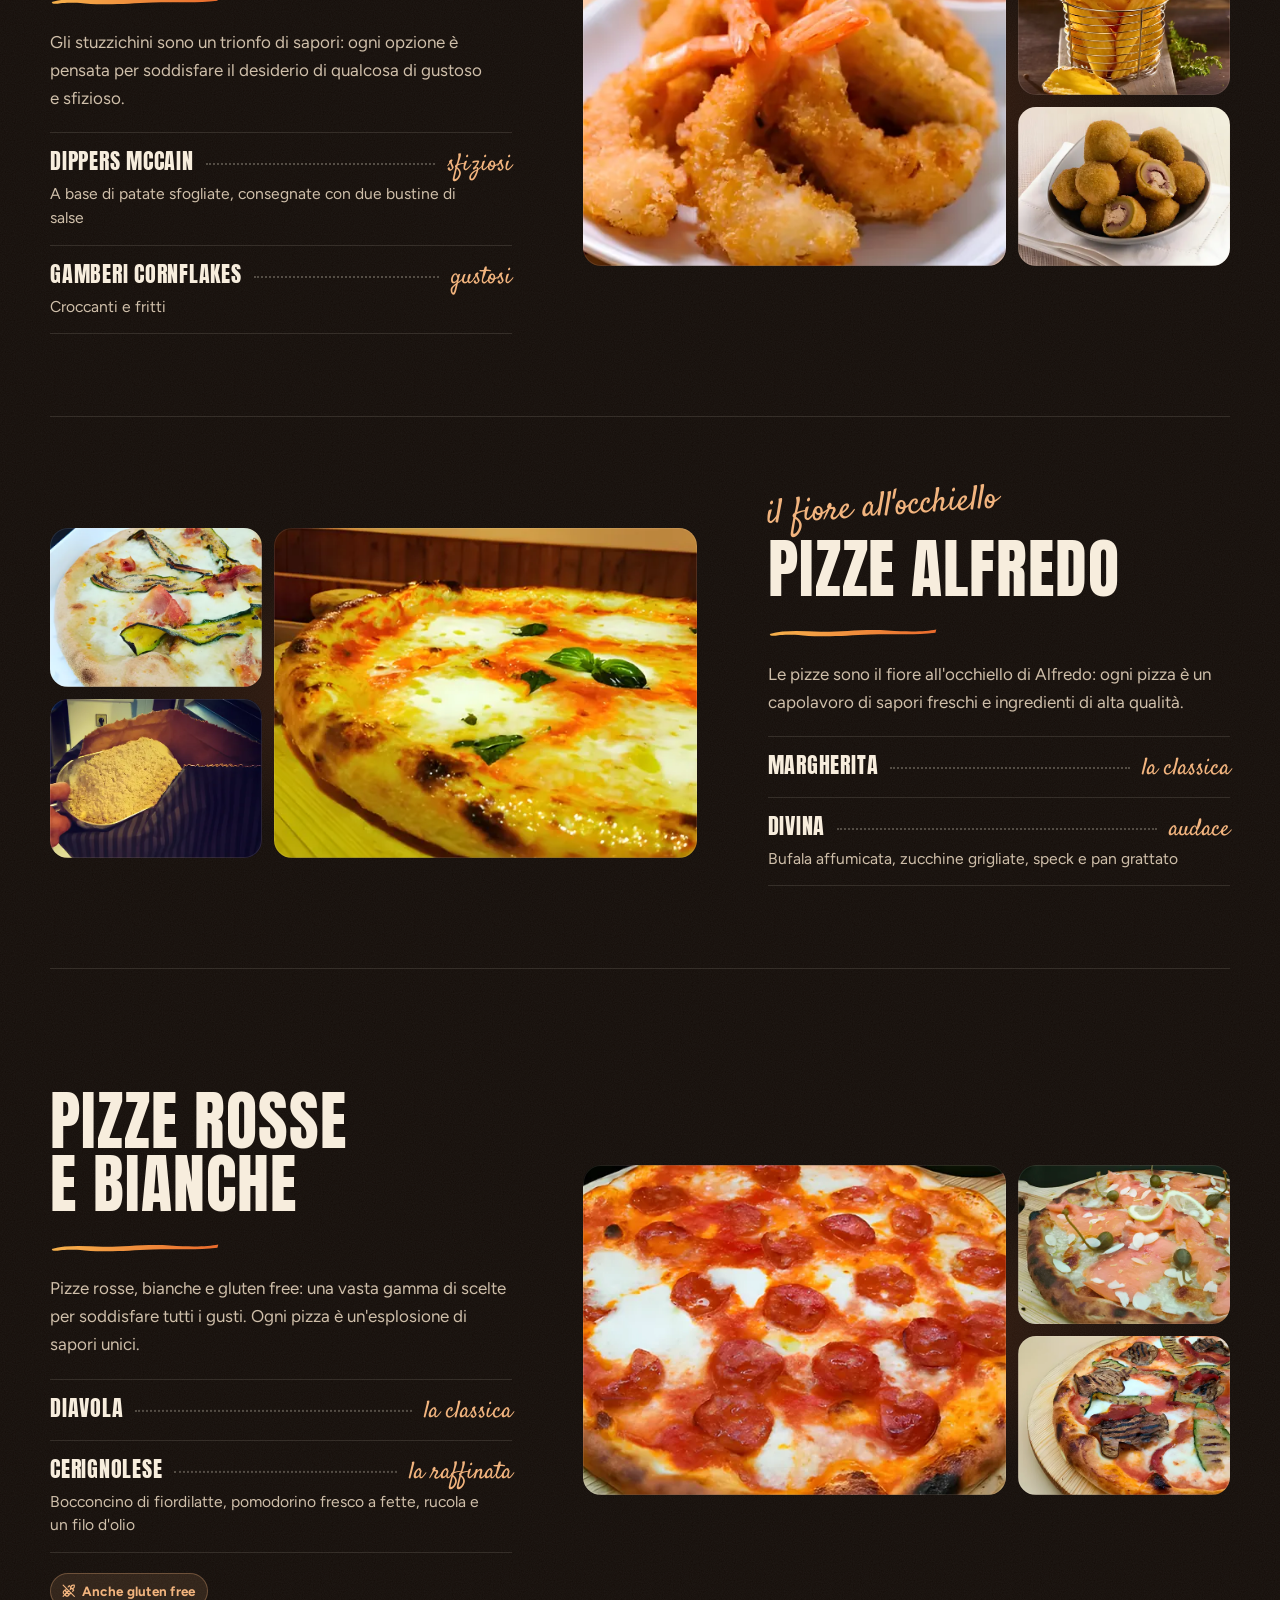
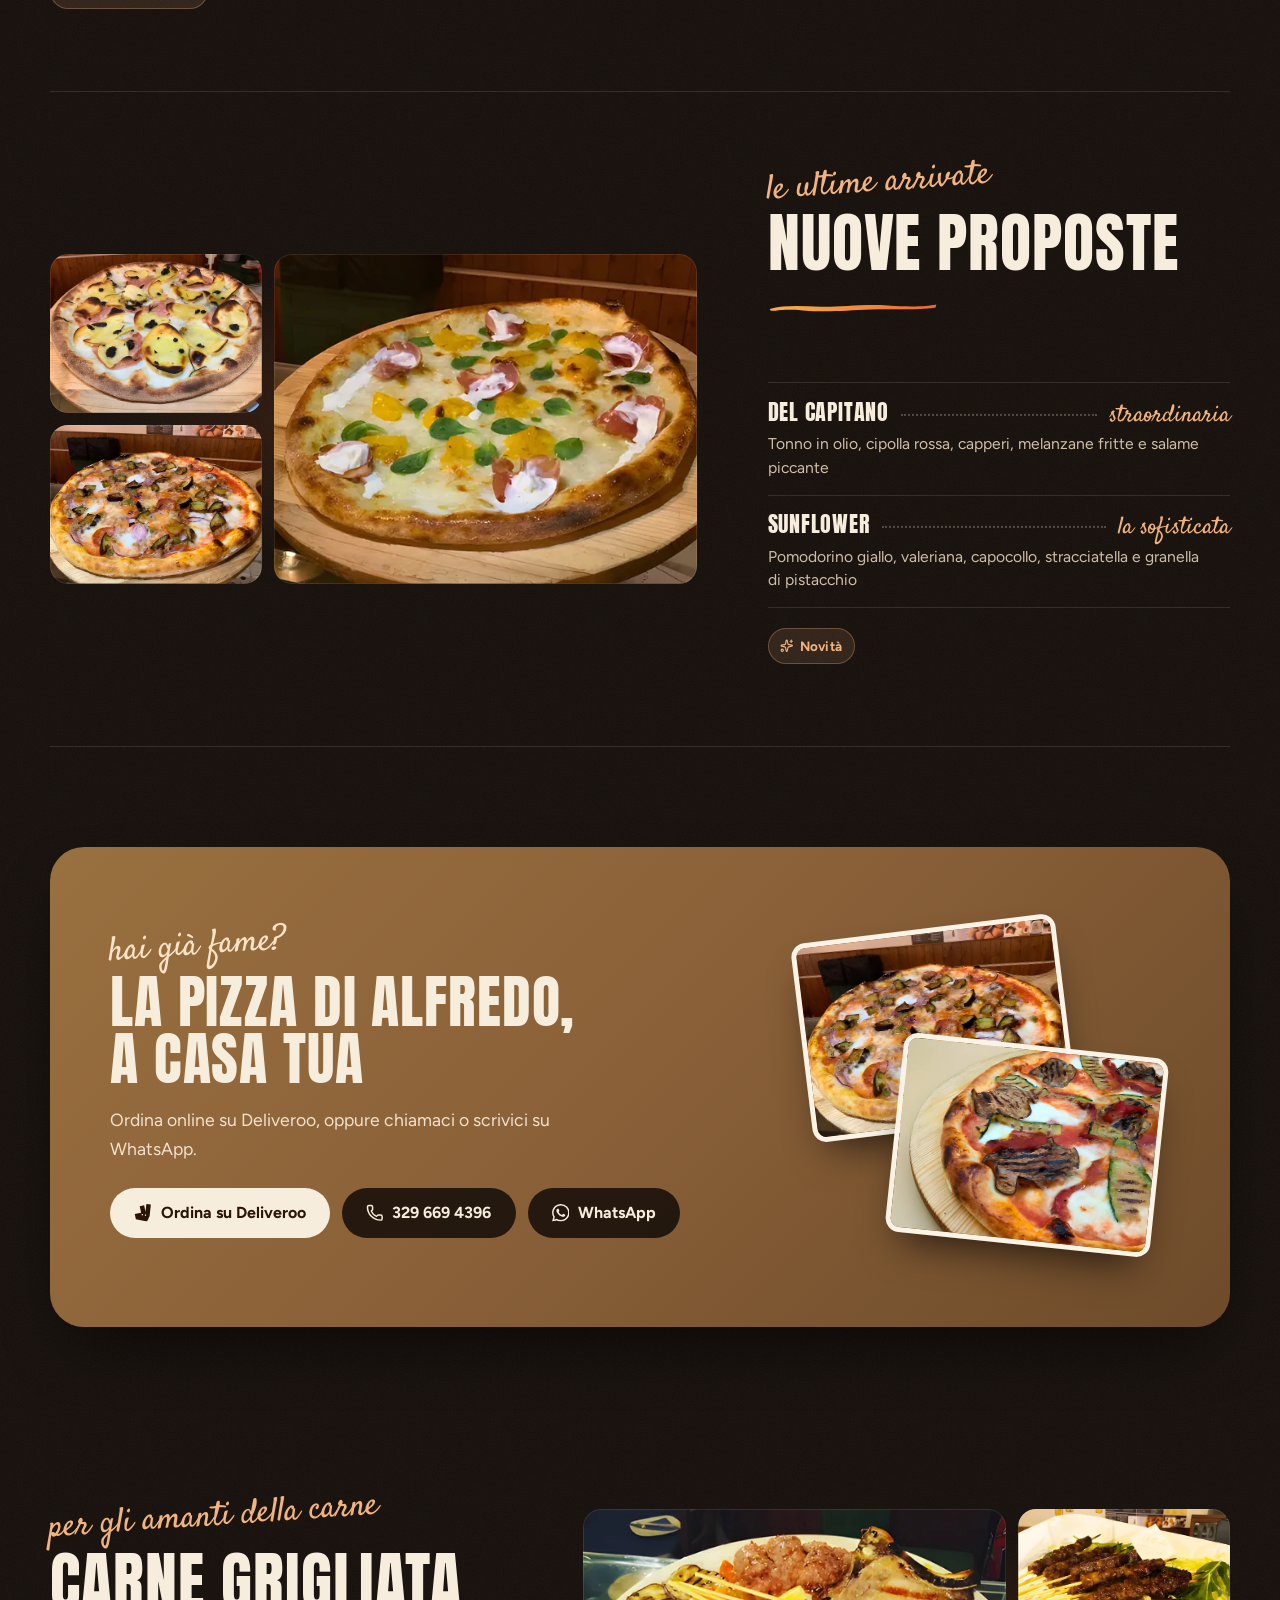
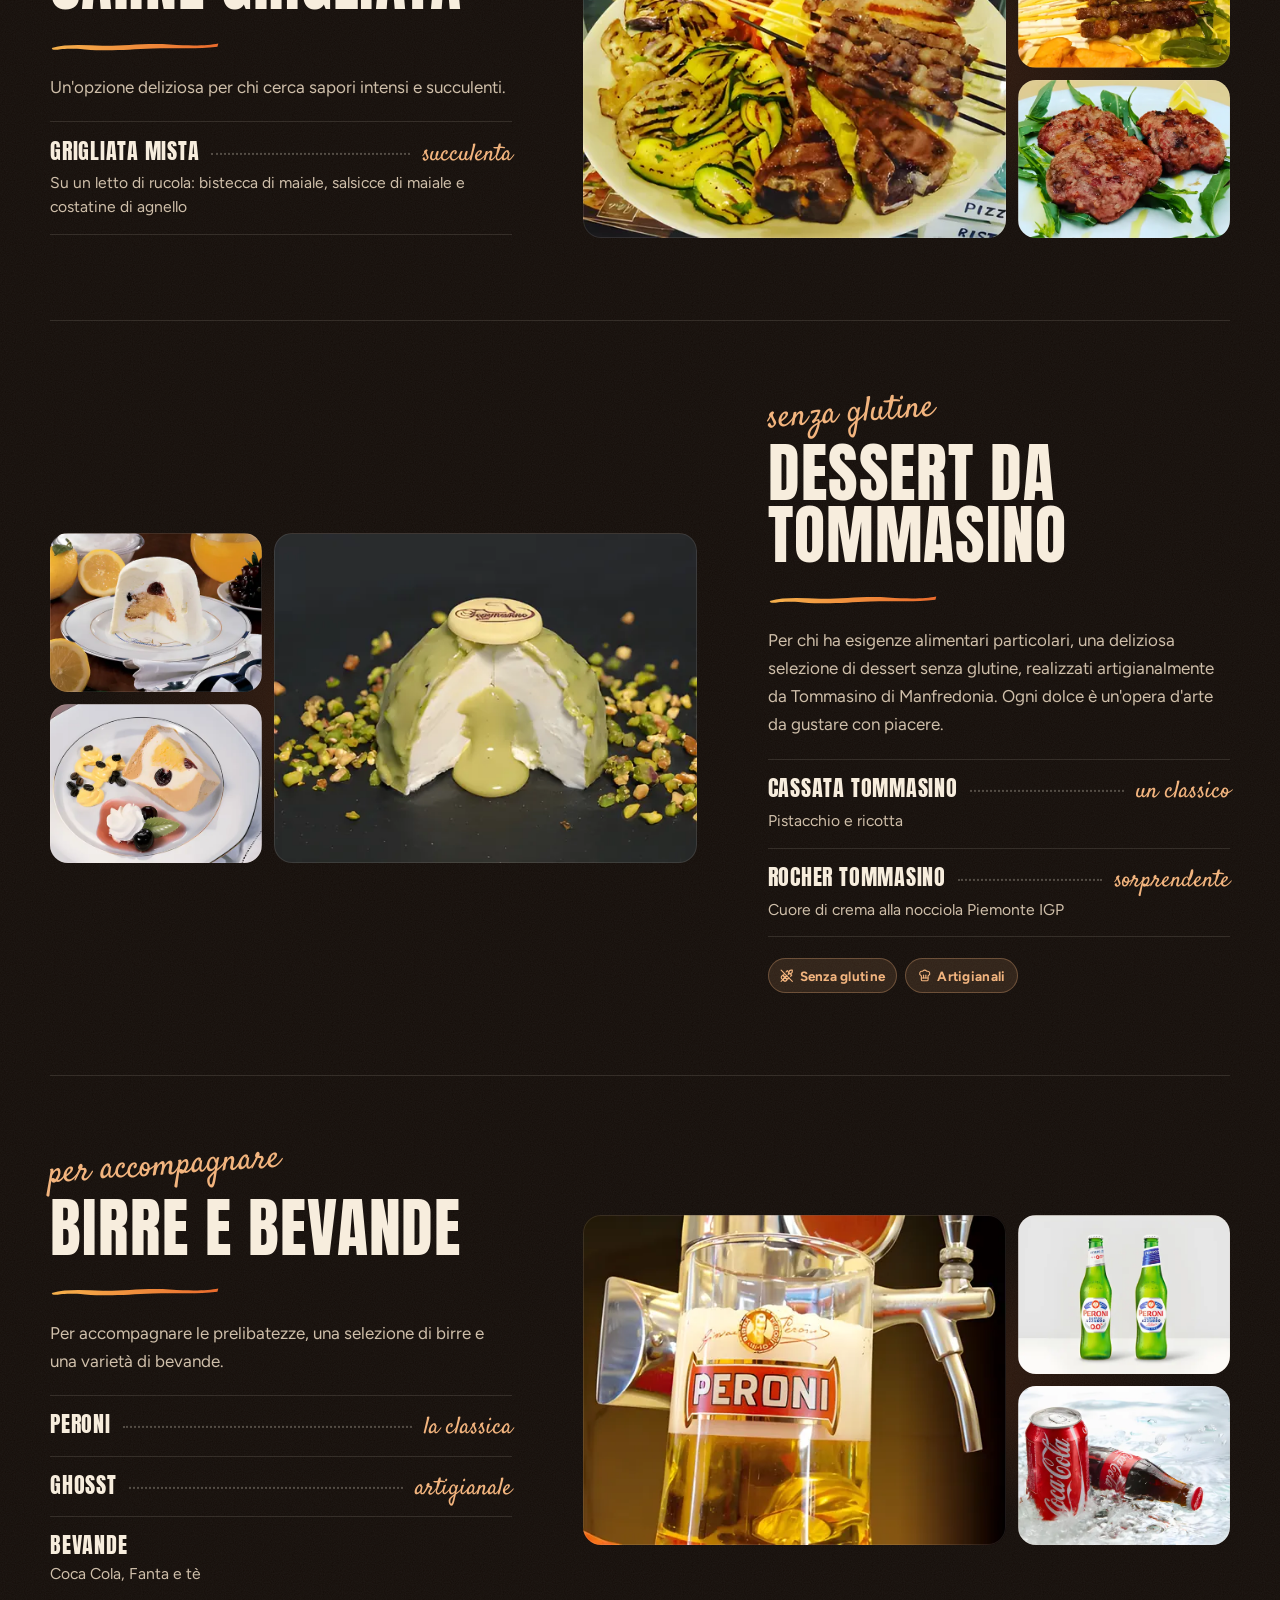
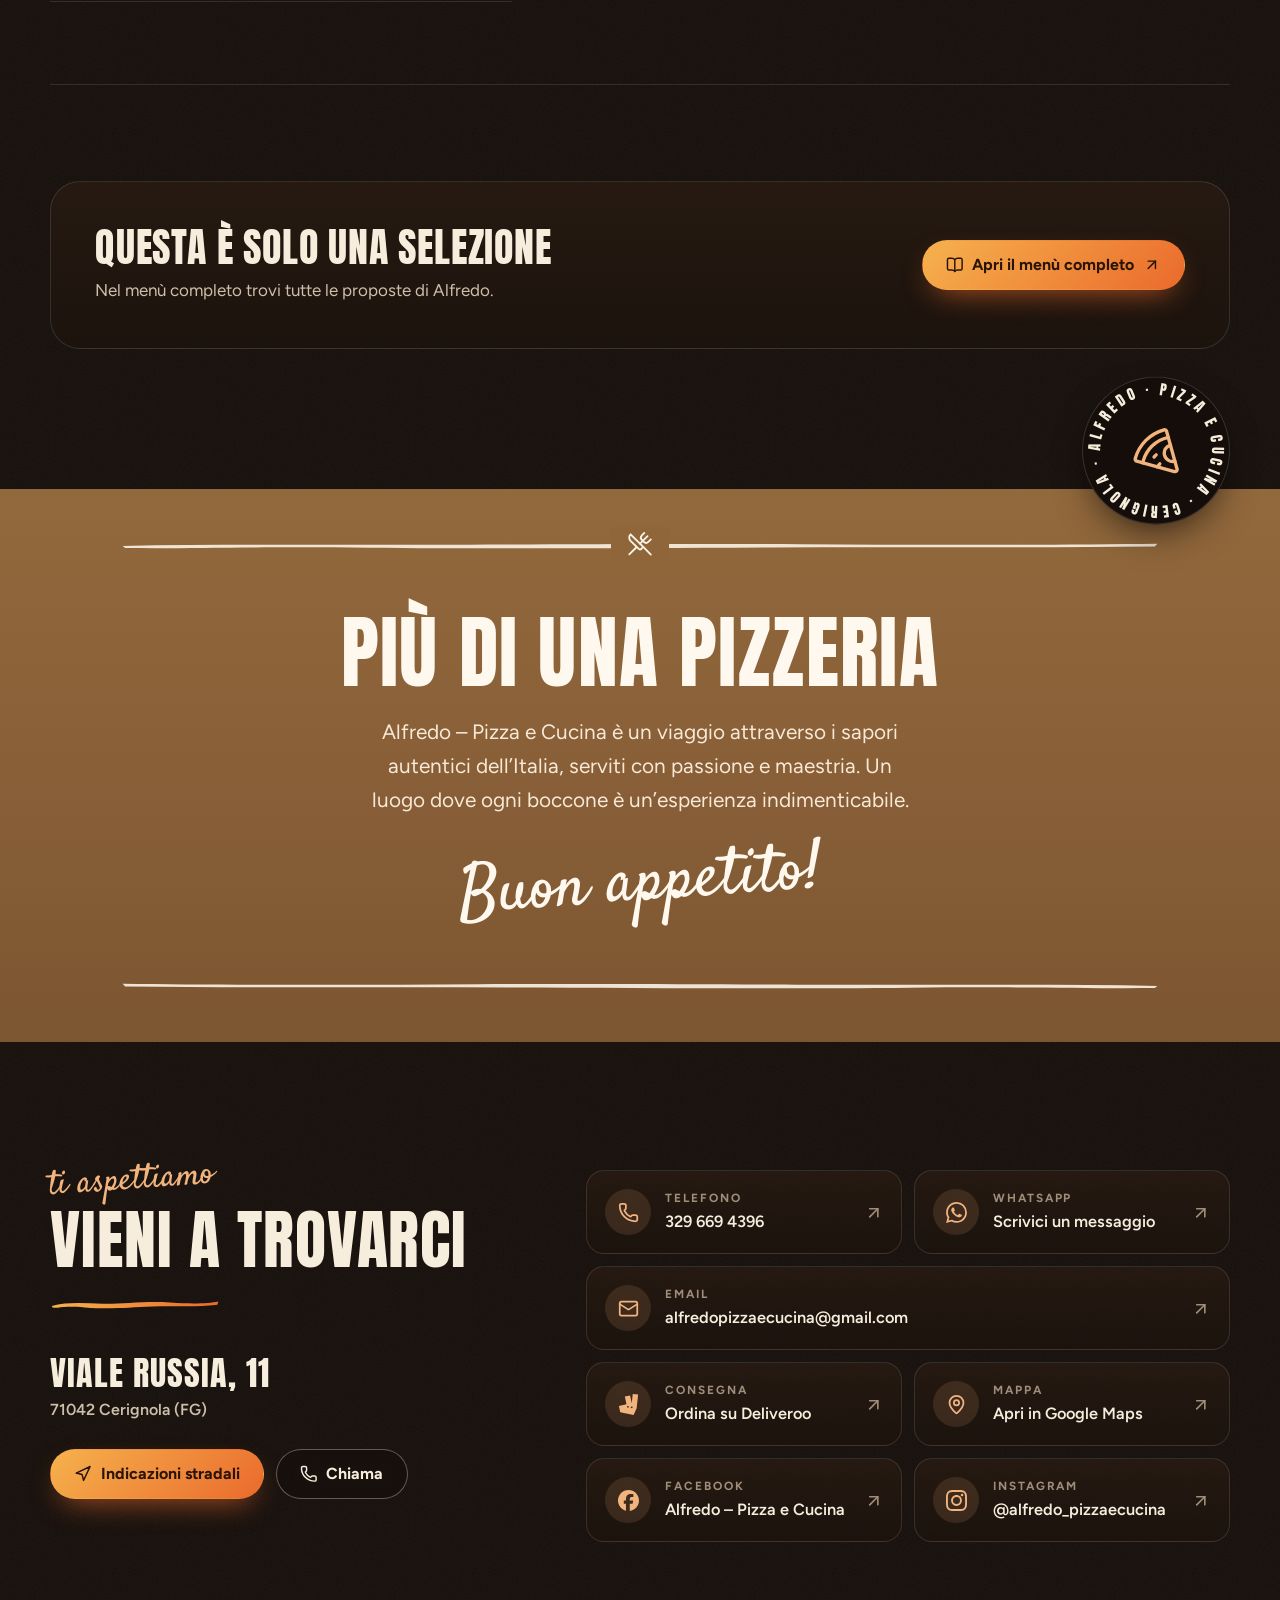
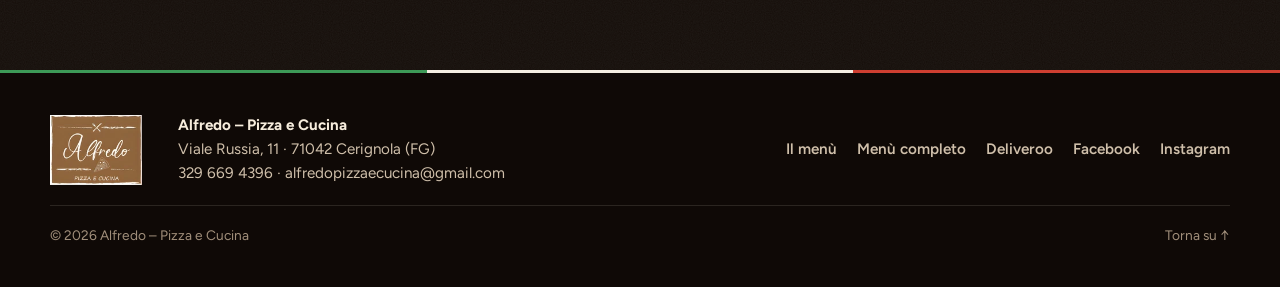
==== commit e2484104: "Rifà il sito da capo con un nuovo progetto grafico Testata a tutto schermo con la foto del pizzaiolo" ====
--- a/index.html
+++ b/index.html
@@ -2,230 +2,479 @@
 <html lang="it">
 <head>
 <meta charset="utf-8">
-<meta name="viewport" content="width=device-width, initial-scale=1">
-<title>Alfredo - Pizza e Cucina | Pizzeria a Cerignola</title>
-<meta name="description" content="Alfredo - Pizza e Cucina, Viale Russia 11, Cerignola (FG). Pizze, stuzzichini, carne grigliata, dessert senza glutine, birre e bevande.">
-<meta property="og:title" content="Alfredo - Pizza e Cucina">
-<meta property="og:description" content="Il luogo dove il gusto e la tradizione si fondono per offrire un'esperienza culinaria indimenticabile.">
+<meta name="viewport" content="width=device-width, initial-scale=1, viewport-fit=cover">
+<title>Alfredo – Pizza e Cucina | Pizzeria a Cerignola</title>
+<meta name="description" content="Alfredo – Pizza e Cucina, in Viale Russia 11 a Cerignola (FG): pizze rosse, bianche e gluten free, stuzzichini, carne grigliata, dessert senza glutine, birre. Ordina su Deliveroo o chiama il 329 669 4396.">
+<meta name="theme-color" content="#140d09">
+<link rel="canonical" href="https://alfredopizzaecucina.com/">
+
 <meta property="og:type" content="restaurant">
-<meta property="og:image" content="https://alfredopizzaecucina.com/assets/logo.png">
-<link rel="icon" href="assets/logo.png">
-<link rel="preconnect" href="https://fonts.googleapis.com">
-<link rel="preconnect" href="https://fonts.gstatic.com" crossorigin>
-<link rel="stylesheet" href="https://fonts.googleapis.com/css2?family=Open+Sans:wght@400;600&family=Poppins:wght@500;600&display=swap">
-<link rel="stylesheet" href="style.css">
-<script>document.documentElement.classList.add("js");</script>
+<meta property="og:locale" content="it_IT">
+<meta property="og:site_name" content="Alfredo – Pizza e Cucina">
+<meta property="og:title" content="Alfredo – Pizza e Cucina | Pizzeria a Cerignola">
+<meta property="og:description" content="Dove gusto e tradizione si fondono. Pizze, stuzzichini, carne grigliata e dessert senza glutine in Viale Russia 11, Cerignola.">
+<meta property="og:url" content="https://alfredopizzaecucina.com/">
+<meta property="og:image" content="https://alfredopizzaecucina.com/assets/img/og.jpg">
+<meta property="og:image:width" content="1200">
+<meta property="og:image:height" content="630">
+<meta name="twitter:card" content="summary_large_image">
+
+<link rel="icon" href="favicon.ico" sizes="32x32">
+<link rel="icon" href="assets/img/icon-192.png" type="image/png" sizes="192x192">
+<link rel="apple-touch-icon" href="assets/img/icon-180.png">
+
+<!-- I caratteri e la foto della testata servono subito: si scaricano per primi -->
+<link rel="preload" href="assets/fonts/anton-latin-400-normal.woff2" as="font" type="font/woff2" crossorigin>
+<link rel="preload" href="assets/fonts/satisfy-latin-400-normal.woff2" as="font" type="font/woff2" crossorigin>
+<link rel="preload" href="assets/fonts/figtree-latin-400-normal.woff2" as="font" type="font/woff2" crossorigin>
+<link rel="preload" as="image" href="assets/img/hero-1800.webp" imagesrcset="assets/img/hero-1200.webp 1200w, assets/img/hero-1800.webp 1800w, assets/img/hero-2400.webp 2400w" imagesizes="(max-aspect-ratio: 16/9) 178vh, 100vw" fetchpriority="high">
+
+<link rel="stylesheet" href="assets/css/alfredo.css?v=20261117">
+<script>document.documentElement.classList.add('js');</script>
+<script type="application/ld+json">{"@context":"https://schema.org","@type":"Restaurant","name":"Alfredo – Pizza e Cucina","url":"https://alfredopizzaecucina.com/","image":"https://alfredopizzaecucina.com/assets/img/og.jpg","logo":"https://alfredopizzaecucina.com/assets/img/logo-554.png","telephone":"+39 329 669 4396","email":"alfredopizzaecucina@gmail.com","servesCuisine":["Pizza","Italiana"],"address":{"@type":"PostalAddress","streetAddress":"Viale Russia, 11","postalCode":"71042","addressLocality":"Cerignola","addressRegion":"FG","addressCountry":"IT"},"hasMap":"https://maps.app.goo.gl/W4oKCNbsRnw3akcH8","hasMenu":"https://www.scoutmenu.it/dettagli-locale.php?id=1917","sameAs":["https://www.facebook.com/profile.php?id=100063572559343","https://www.instagram.com/alfredo_pizzaecucina/","https://deliveroo.it/it/menu/cerignola/cerignola/alfredo-pizza-e-cucina"]}</script>
 </head>
 <body>
 
-<a id="pizza" href="#top" aria-label="Torna su"><svg viewBox="0 0 56 56" aria-hidden="true"></svg></a>
-
-<header class="hero" id="top">
-  <div class="braci" aria-hidden="true"></div>
-  <img class="logo" src="assets/logo.png" width="277" height="212" alt="Alfredo - Pizza e Cucina">
-  <h1 class="welcome">
-    Benvenuti da "Alfredo - Pizza e Cucina", il luogo dove il gusto e la tradizione
-    si fondono per offrire un'esperienza culinaria indimenticabile.
-    Il menù, curato con attenzione e passione, offre una varietà di opzioni
-    per soddisfare tutti i palati.
-  </h1>
-  <script>
-  // Spezza il benvenuto in parole, per farle salire una alla volta
-  (function () {
-    var h = document.querySelector(".welcome"), parole = h.textContent.trim().split(/\s+/);
-    h.setAttribute("aria-label", parole.join(" "));
-    h.innerHTML = parole.map(function (p, i) {
-      return '<span class="parola" aria-hidden="true"><span style="--i:' + i + '">' + p.replace(/&/g, "&amp;").replace(/</g, "&lt;") + "</span></span>";
-    }).join(" ");
-  })();
-  </script>
-
-  <nav class="actions" aria-label="Contatti e collegamenti">
-    <div class="group">
-      <div class="icons">
-        <a data-link="telefono" aria-label="Telefono"><svg viewBox="0 0 24 24"><path d="M6.6 3.5h3l1.3 4-2 1.5a11 11 0 0 0 6.1 6.1l1.5-2 4 1.3v3a2 2 0 0 1-2.2 2A16.5 16.5 0 0 1 4.6 5.7a2 2 0 0 1 2-2.2z"/></svg></a>
-        <a data-link="whatsapp" aria-label="WhatsApp"><svg viewBox="0 0 24 24"><path d="M12 3.5a8.5 8.5 0 0 0-7.3 12.9L3.5 20.5l4.2-1.1A8.5 8.5 0 1 0 12 3.5z"/><path d="M9.3 8.3c.5 2.800 2.800 5.200 5.600 6.200l1.300-1.300-1.900-1-1 .700c-1-.500-1.800-1.300-2.300-2.300l.800-.900-.900-2z"/></svg></a>
-        <a data-link="email" aria-label="Email"><svg viewBox="0 0 24 24"><rect x="3.500" y="6" width="17" height="12" rx="1.500"/><path d="m4 7 8 6 8-6"/></svg></a>
-      </div>
-      <span>Contattaci</span>
-    </div>
-    <div class="group">
-      <div class="icons">
-        <a data-link="deliveroo" aria-label="Ordina su Deliveroo"><svg viewBox="0 0 24 24"><path d="M5 8.500h14l-1 11.500H6z"/><path d="M9 8.500V7a3 3 0 0 1 6 0v1.500"/></svg></a>
-        <a data-link="mappa" aria-label="Indicazioni stradali"><svg viewBox="0 0 24 24"><path d="M12 20.500s6-5.600 6-10.300a6 6 0 0 0-12 0c0 4.700 6 10.300 6 10.300z"/><circle cx="12" cy="10" r="2.200"/></svg></a>
-      </div>
-      <span>Ordina</span>
-    </div>
-    <div class="group">
-      <div class="icons">
-        <a data-link="facebook" aria-label="Facebook"><svg viewBox="0 0 24 24"><path d="M14.500 20.500v-7h2.300l.400-3h-2.700V8.800c0-.900.300-1.500 1.500-1.500h1.300V4.600a16 16 0 0 0-2-.100c-2.100 0-3.500 1.300-3.500 3.600v2.400H9.500v3h2.300v7"/></svg></a>
-        <a data-link="instagram" aria-label="Instagram"><svg viewBox="0 0 24 24"><rect x="4" y="4" width="16" height="16" rx="4.500"/><circle cx="12" cy="12" r="3.700"/><circle cx="16.600" cy="7.400" r=".600"/></svg></a>
-      </div>
-      <span>Seguici</span>
-    </div>
-    <div class="group">
-      <div class="icons">
-        <a href="https://www.scoutmenu.it/dettagli-locale.php?id=1917" target="_blank" rel="noopener" aria-label="Apri il menù completo"><svg viewBox="0 0 24 24"><path d="M8 4v6a2 2 0 0 0 4 0V4M10 4v16M16 20V4c-1.700 1-2.500 3-2.500 5.500V13H16"/></svg></a>
-      </div>
-      <span>Menù</span>
-    </div>
-  </nav>
+<a class="skip" href="#menu">Vai al menù</a>
+
+<!-- Icone: Lucide (licenza ISC) e Simple Icons (CC0) -->
+<svg xmlns="http://www.w3.org/2000/svg" width="0" height="0" style="position:absolute" aria-hidden="true"><symbol id="i-phone" viewBox="0 0 24 24"><path d="M13.832 16.568a1 1 0 0 0 1.213-.303l.355-.465A2 2 0 0 1 17 15h3a2 2 0 0 1 2 2v3a2 2 0 0 1-2 2A18 18 0 0 1 2 4a2 2 0 0 1 2-2h3a2 2 0 0 1 2 2v3a2 2 0 0 1-.8 1.6l-.468.351a1 1 0 0 0-.292 1.233 14 14 0 0 0 6.392 6.384" /></symbol><symbol id="i-mail" viewBox="0 0 24 24"><path d="m22 7-8.991 5.727a2 2 0 0 1-2.009 0L2 7" /><rect x="2" y="4" width="20" height="16" rx="2" /></symbol><symbol id="i-map-pin" viewBox="0 0 24 24"><path d="M20 10c0 4.993-5.539 10.193-7.399 11.799a1 1 0 0 1-1.202 0C9.539 20.193 4 14.993 4 10a8 8 0 0 1 16 0" /><circle cx="12" cy="10" r="3" /></symbol><symbol id="i-navigation" viewBox="0 0 24 24"><polygon points="3 11 22 2 13 21 11 13 3 11" /></symbol><symbol id="i-arrow-up-right" viewBox="0 0 24 24"><path d="M7 7h10v10" /><path d="M7 17 17 7" /></symbol><symbol id="i-arrow-up" viewBox="0 0 24 24"><path d="m5 12 7-7 7 7" /><path d="M12 19V5" /></symbol><symbol id="i-chevron-left" viewBox="0 0 24 24"><path d="m15 18-6-6 6-6" /></symbol><symbol id="i-chevron-right" viewBox="0 0 24 24"><path d="m9 18 6-6-6-6" /></symbol><symbol id="i-x" viewBox="0 0 24 24"><path d="M18 6 6 18" /><path d="m6 6 12 12" /></symbol><symbol id="i-book-open" viewBox="0 0 24 24"><path d="M12 5v16" /><path d="M20.001 19A2 2 0 0022 17V5a2 2 0 00-1.999-2L16 3.002A5 5 0 0012 5a5 5 0 00-4-2H4a2 2 0 00-2 2v12a2 2 0 001.999 2H8a5 5 0 014 2 5 5 0 014-2z" /></symbol><symbol id="i-wheat-off" viewBox="0 0 24 24"><path d="m2 22 10-10" /><path d="m16 8-1.17 1.17" /><path d="M3.47 12.53 5 11l1.53 1.53a3.5 3.5 0 0 1 0 4.94L5 19l-1.53-1.53a3.5 3.5 0 0 1 0-4.94Z" /><path d="m8 8-.53.53a3.5 3.5 0 0 0 0 4.94L9 15l1.53-1.53c.55-.55.88-1.25.98-1.97" /><path d="M10.91 5.26c.15-.26.34-.51.56-.73L13 3l1.53 1.53a3.5 3.5 0 0 1 .28 4.62" /><path d="M20 2h2v2a4 4 0 0 1-4 4h-2V6a4 4 0 0 1 4-4Z" /><path d="M11.47 17.47 13 19l-1.53 1.53a3.5 3.5 0 0 1-4.94 0L5 19l1.53-1.53a3.5 3.5 0 0 1 4.94 0Z" /><path d="m16 16-.53.53a3.5 3.5 0 0 1-4.94 0L9 15l1.53-1.53a3.49 3.49 0 0 1 1.97-.98" /><path d="M18.74 13.09c.26-.15.51-.34.73-.56L21 11l-1.53-1.53a3.5 3.5 0 0 0-4.62-.28" /><line x1="2" x2="22" y1="2" y2="22" /></symbol><symbol id="i-bike" viewBox="0 0 24 24"><circle cx="18.5" cy="17.5" r="3.5" /><circle cx="5.5" cy="17.5" r="3.5" /><circle cx="15" cy="5" r="1" /><path d="M12 17.5V14l-3-3 4-3 2 3h2" /></symbol><symbol id="i-check" viewBox="0 0 24 24"><path d="M20 6 9 17l-5-5" /></symbol><symbol id="i-utensils-crossed" viewBox="0 0 24 24"><path d="m16 2-2.3 2.3a3 3 0 0 0 0 4.2l1.8 1.8a3 3 0 0 0 4.2 0L22 8" /><path d="M15 15 3.3 3.3a4.2 4.2 0 0 0 0 6l7.3 7.3c.7.7 2 .7 2.8 0L15 15Zm0 0 7 7" /><path d="m2.1 21.8 6.4-6.3" /><path d="m19 5-7 7" /></symbol><symbol id="i-pizza" viewBox="0 0 24 24"><path d="m12 14-1 1" /><path d="m13.75 18.25-1.25 1.42" /><path d="M17.775 5.654a15.68 15.68 0 0 0-12.121 12.12" /><path d="M18.8 9.3a1 1 0 0 0 2.1 7.7" /><path d="M21.964 20.732a1 1 0 0 1-1.232 1.232l-18-5a1 1 0 0 1-.695-1.232A19.68 19.68 0 0 1 15.732 2.037a1 1 0 0 1 1.232.695z" /></symbol><symbol id="i-sparkles" viewBox="0 0 24 24"><path d="M11.017 2.814a1 1 0 0 1 1.966 0l1.051 5.558a2 2 0 0 0 1.594 1.594l5.558 1.051a1 1 0 0 1 0 1.966l-5.558 1.051a2 2 0 0 0-1.594 1.594l-1.051 5.558a1 1 0 0 1-1.966 0l-1.051-5.558a2 2 0 0 0-1.594-1.594l-5.558-1.051a1 1 0 0 1 0-1.966l5.558-1.051a2 2 0 0 0 1.594-1.594z" /><path d="M20 2v4" /><path d="M22 4h-4" /><circle cx="4" cy="20" r="2" /></symbol><symbol id="i-chef-hat" viewBox="0 0 24 24"><path d="M10 11v5" /><path d="M14 11v5" /><path d="M6 12.65c0-.457-.316-.844-.727-1.041A4 4 0 017.52 4.034a1.53 1.53 0 001.367-.547 4 4 0 016.225 0 1.53 1.53 0 001.367.547 4 4 0 012.248 7.575c-.411.197-.727.584-.727 1.04V19a2 2 0 01-2 2H8a2 2 0 01-2-2z" /><path d="M6 16h12" /></symbol><symbol id="i-zoom-in" viewBox="0 0 24 24"><circle cx="11" cy="11" r="8" /><line x1="21" x2="16.65" y1="21" y2="16.65" /><line x1="11" x2="11" y1="8" y2="14" /><line x1="8" x2="14" y1="11" y2="11" /></symbol><symbol id="i-whatsapp" viewBox="0 0 24 24"><path d="M17.472 14.382c-.297-.149-1.758-.867-2.03-.967-.273-.099-.471-.148-.67.15-.197.297-.767.966-.94 1.164-.173.199-.347.223-.644.075-.297-.15-1.255-.463-2.39-1.475-.883-.788-1.48-1.761-1.653-2.059-.173-.297-.018-.458.13-.606.134-.133.298-.347.446-.52.149-.174.198-.298.298-.497.099-.198.05-.371-.025-.52-.075-.149-.669-1.612-.916-2.207-.242-.579-.487-.5-.669-.51-.173-.008-.371-.01-.57-.01-.198 0-.52.074-.792.372-.272.297-1.04 1.016-1.04 2.479 0 1.462 1.065 2.875 1.213 3.074.149.198 2.096 3.2 5.077 4.487.709.306 1.262.489 1.694.625.712.227 1.36.195 1.871.118.571-.085 1.758-.719 2.006-1.413.248-.694.248-1.289.173-1.413-.074-.124-.272-.198-.57-.347m-5.421 7.403h-.004a9.87 9.87 0 01-5.031-1.378l-.361-.214-3.741.982.998-3.648-.235-.374a9.86 9.86 0 01-1.51-5.26c.001-5.45 4.436-9.884 9.888-9.884 2.64 0 5.122 1.03 6.988 2.898a9.825 9.825 0 012.893 6.994c-.003 5.45-4.437 9.884-9.885 9.884m8.413-18.297A11.815 11.815 0 0012.05 0C5.495 0 .16 5.335.157 11.892c0 2.096.547 4.142 1.588 5.945L.057 24l6.305-1.654a11.882 11.882 0 005.683 1.448h.005c6.554 0 11.89-5.335 11.893-11.893a11.821 11.821 0 00-3.48-8.413Z"/></symbol><symbol id="i-facebook" viewBox="0 0 24 24"><path d="M9.101 23.691v-7.98H6.627v-3.667h2.474v-1.58c0-4.085 1.848-5.978 5.858-5.978.401 0 .955.042 1.468.103a8.68 8.68 0 0 1 1.141.195v3.325a8.623 8.623 0 0 0-.653-.036 26.805 26.805 0 0 0-.733-.009c-.707 0-1.259.096-1.675.309a1.686 1.686 0 0 0-.679.622c-.258.42-.374.995-.374 1.752v1.297h3.919l-.386 2.103-.287 1.564h-3.246v8.245C19.396 23.238 24 18.179 24 12.044c0-6.627-5.373-12-12-12s-12 5.373-12 12c0 5.628 3.874 10.35 9.101 11.647Z"/></symbol><symbol id="i-instagram" viewBox="0 0 24 24"><path d="M7.0301.084c-1.2768.0602-2.1487.264-2.911.5634-.7888.3075-1.4575.72-2.1228 1.3877-.6652.6677-1.075 1.3368-1.3802 2.127-.2954.7638-.4956 1.6365-.552 2.914-.0564 1.2775-.0689 1.6882-.0626 4.947.0062 3.2586.0206 3.6671.0825 4.9473.061 1.2765.264 2.1482.5635 2.9107.308.7889.72 1.4573 1.388 2.1228.6679.6655 1.3365 1.0743 2.1285 1.38.7632.295 1.6361.4961 2.9134.552 1.2773.056 1.6884.069 4.9462.0627 3.2578-.0062 3.668-.0207 4.9478-.0814 1.28-.0607 2.147-.2652 2.9098-.5633.7889-.3086 1.4578-.72 2.1228-1.3881.665-.6682 1.0745-1.3378 1.3795-2.1284.2957-.7632.4966-1.636.552-2.9124.056-1.2809.0692-1.6898.063-4.948-.0063-3.2583-.021-3.6668-.0817-4.9465-.0607-1.2797-.264-2.1487-.5633-2.9117-.3084-.7889-.72-1.4568-1.3876-2.1228C21.2982 1.33 20.628.9208 19.8378.6165 19.074.321 18.2017.1197 16.9244.0645 15.6471.0093 15.236-.005 11.977.0014 8.718.0076 8.31.0215 7.0301.0839m.1402 21.6932c-1.17-.0509-1.8053-.2453-2.2287-.408-.5606-.216-.96-.4771-1.3819-.895-.422-.4178-.6811-.8186-.9-1.378-.1644-.4234-.3624-1.058-.4171-2.228-.0595-1.2645-.072-1.6442-.079-4.848-.007-3.2037.0053-3.583.0607-4.848.05-1.169.2456-1.805.408-2.2282.216-.5613.4762-.96.895-1.3816.4188-.4217.8184-.6814 1.3783-.9003.423-.1651 1.0575-.3614 2.227-.4171 1.2655-.06 1.6447-.072 4.848-.079 3.2033-.007 3.5835.005 4.8495.0608 1.169.0508 1.8053.2445 2.228.408.5608.216.96.4754 1.3816.895.4217.4194.6816.8176.9005 1.3787.1653.4217.3617 1.056.4169 2.2263.0602 1.2655.0739 1.645.0796 4.848.0058 3.203-.0055 3.5834-.061 4.848-.051 1.17-.245 1.8055-.408 2.2294-.216.5604-.4763.96-.8954 1.3814-.419.4215-.8181.6811-1.3783.9-.4224.1649-1.0577.3617-2.2262.4174-1.2656.0595-1.6448.072-4.8493.079-3.2045.007-3.5825-.006-4.848-.0608M16.953 5.5864A1.44 1.44 0 1 0 18.39 4.144a1.44 1.44 0 0 0-1.437 1.4424M5.8385 12.012c.0067 3.4032 2.7706 6.1557 6.173 6.1493 3.4026-.0065 6.157-2.7701 6.1506-6.1733-.0065-3.4032-2.771-6.1565-6.174-6.1498-3.403.0067-6.156 2.771-6.1496 6.1738M8 12.0077a4 4 0 1 1 4.008 3.9921A3.9996 3.9996 0 0 1 8 12.0077"/></symbol><symbol id="i-deliveroo" viewBox="0 0 24 24"><path d="M16.861 0l-1.127 10.584L13.81 1.66 7.777 2.926l1.924 8.922-8.695 1.822 1.535 7.127L17.832 24l3.498-7.744L22.994.636 16.861 0zM11.39 13.61a.755.755 0 01.322.066c.208.093.56.29.63.592.103.434.004.799-.312 1.084v.002c-.315.284-.732.258-1.174.113-.441-.145-.637-.672-.47-1.309.124-.473.71-.544 1.004-.549zm4.142.548c.447-.012.832.186 1.05.543.217.357.107.75-.122 1.143h-.002c-.229.392-.83.445-1.422.16-.399-.193-.397-.684-.353-.983a.922.922 0 01.193-.447c.142-.177.381-.408.656-.416Z"/></symbol></svg>
+
+<div id="progress" aria-hidden="true"></div>
+
+<header class="nav" id="nav">
+  <div class="wrap nav-in">
+    <a class="brand" href="#top" aria-label="Alfredo – Pizza e Cucina: torna all'inizio">
+      <img src="assets/img/logo-160.webp" width="160" height="122" alt="">
+      <span class="brand-text"><b>Alfredo</b><i>Pizza e Cucina</i></span>
+    </a>
+    <nav class="nav-links" aria-label="Sezioni del sito">
+      <a href="#menu">Il menù</a>
+      <a href="#ordina">Ordina</a>
+      <a href="#contatti">Dove siamo</a>
+    </nav>
+    <div class="nav-cta">
+      <a class="nav-phone" href="tel:+393296694396" aria-label="Chiama il 329 669 4396"><svg class="ico" aria-hidden="true"><use href="#i-phone"/></svg><span>329 669 4396</span></a>
+      <a class="btn btn-flame btn-sm" href="https://deliveroo.it/it/menu/cerignola/cerignola/alfredo-pizza-e-cucina" target="_blank" rel="noopener">Ordina ora</a>
+    </div>
+  </div>
 </header>
 
-<main id="menu">
-
-  <section class="band orange">
+<main id="top">
+
+  <!-- ====================== Testata ====================== -->
+  <section class="hero">
+    <div class="hero-bg">
+      <img src="assets/img/hero-1800.webp" srcset="assets/img/hero-1200.webp 1200w, assets/img/hero-1800.webp 1800w, assets/img/hero-2400.webp 2400w" sizes="(max-aspect-ratio: 16/9) 178vh, 100vw" width="2400" height="1350" alt="" fetchpriority="high" decoding="async">
+    </div>
+    <canvas class="farina" aria-hidden="true"></canvas>
+
+    <div class="wrap hero-content">
+      <img class="hero-logo" src="assets/img/logo-554.webp" width="554" height="424" alt="Alfredo – Pizza e Cucina">
+      <h1 class="lockup">
+        <span class="sr-only">Alfredo – Pizza e Cucina, pizzeria a Cerignola. </span>
+        <span class="l l1">Dove gusto e</span>
+        <span class="l l2">tradizione</span>
+        <span class="l l3">si fondono</span>
+      </h1>
+      <p class="hero-lead">Benvenuti da Alfredo – Pizza e Cucina: un’esperienza culinaria indimenticabile, con un menù curato con attenzione e passione per soddisfare tutti i palati.</p>
+      <div class="hero-actions">
+        <a class="btn btn-flame" href="https://www.scoutmenu.it/dettagli-locale.php?id=1917" target="_blank" rel="noopener"><svg class="ico" aria-hidden="true"><use href="#i-book-open"/></svg>Guarda il menù</a>
+        <a class="btn btn-ghost" href="https://deliveroo.it/it/menu/cerignola/cerignola/alfredo-pizza-e-cucina" target="_blank" rel="noopener"><svg class="ico brand-ico" aria-hidden="true"><use href="#i-deliveroo"/></svg>Ordina su Deliveroo</a>
+        <a class="btn btn-ghost only-wide" href="tel:+393296694396"><svg class="ico" aria-hidden="true"><use href="#i-phone"/></svg>329 669 4396</a>
+      </div>
+      <ul class="hero-facts">
+        <li><svg class="ico" aria-hidden="true"><use href="#i-check"/></svg>Pizze anche gluten free</li>
+        <li><svg class="ico" aria-hidden="true"><use href="#i-check"/></svg>Dessert senza glutine</li>
+        <li><svg class="ico" aria-hidden="true"><use href="#i-check"/></svg>Consegna con Deliveroo</li>
+      </ul>
+    </div>
+
+    <a class="scroll-hint" href="#menu" aria-label="Scorri al menù">Scorri</a>
+  </section>
+
+  <!-- ====================== Nastro ====================== -->
+  <div class="ticker" aria-hidden="true">
+    <div class="ticker-track"><div class="ticker-set"><span>Pizze rosse<svg class="ico" aria-hidden="true"><use href="#i-pizza"/></svg></span><span>Pizze bianche<svg class="ico" aria-hidden="true"><use href="#i-pizza"/></svg></span><span>Gluten free<svg class="ico" aria-hidden="true"><use href="#i-pizza"/></svg></span><span>Stuzzichini<svg class="ico" aria-hidden="true"><use href="#i-pizza"/></svg></span><span>Carne grigliata<svg class="ico" aria-hidden="true"><use href="#i-pizza"/></svg></span><span>Dessert senza glutine<svg class="ico" aria-hidden="true"><use href="#i-pizza"/></svg></span><span>Birre e bevande<svg class="ico" aria-hidden="true"><use href="#i-pizza"/></svg></span></div><div class="ticker-set"><span>Pizze rosse<svg class="ico" aria-hidden="true"><use href="#i-pizza"/></svg></span><span>Pizze bianche<svg class="ico" aria-hidden="true"><use href="#i-pizza"/></svg></span><span>Gluten free<svg class="ico" aria-hidden="true"><use href="#i-pizza"/></svg></span><span>Stuzzichini<svg class="ico" aria-hidden="true"><use href="#i-pizza"/></svg></span><span>Carne grigliata<svg class="ico" aria-hidden="true"><use href="#i-pizza"/></svg></span><span>Dessert senza glutine<svg class="ico" aria-hidden="true"><use href="#i-pizza"/></svg></span><span>Birre e bevande<svg class="ico" aria-hidden="true"><use href="#i-pizza"/></svg></span></div></div>
+  </div>
+
+  <!-- ====================== Menù ====================== -->
+  <section class="menu wrap" id="menu">
+    <header class="section-head center">
+      <span class="script" data-r>curato con attenzione e passione</span>
+      <h2 class="display stroke" data-r style="--d:1">Il nostro menù</h2>
+      <p class="lede" data-r style="--d:2">Una varietà di opzioni per soddisfare tutti i palati. Scegli una categoria, oppure scorri.</p>
+    </header>
+
+    <nav class="chips" aria-label="Categorie del menù">
+      <ul>
+        <li><a href="#stuzzichini">Stuzzichini</a></li>
+        <li><a href="#pizze-alfredo">Pizze Alfredo</a></li>
+        <li><a href="#pizze-rosse-bianche">Rosse e bianche</a></li>
+        <li><a href="#nuove-proposte">Nuove proposte</a></li>
+        <li><a href="#carne-grigliata">Carne grigliata</a></li>
+        <li><a href="#dessert">Dessert</a></li>
+        <li><a href="#birre-bevande">Birre e bevande</a></li>
+      </ul>
+    </nav>
+
+    <article class="cat" id="stuzzichini">
+      <div class="cat-text">
+        <header class="cat-head">
+          <span class="script" data-r>per cominciare</span>
+          <h3 class="display stroke" data-r style="--d:1">Stuzzichini</h3>
+        </header>
+        <div class="cat-body">
+          <p data-r style="--d:2">Gli stuzzichini sono un trionfo di sapori: ogni opzione è pensata per soddisfare il desiderio di qualcosa di gustoso e sfizioso.</p>
+          <ul class="dishes" data-r style="--d:3">
+          <li>
+            <div class="dish-row"><h4>Dippers McCain</h4><i class="dots" aria-hidden="true"></i><em>sfiziosi</em></div>
+            <p>A base di patate sfogliate, consegnate con due bustine di salse</p>
+          </li>
+          <li>
+            <div class="dish-row"><h4>Gamberi cornflakes</h4><i class="dots" aria-hidden="true"></i><em>gustosi</em></div>
+            <p>Croccanti e fritti</p>
+          </li>
+          </ul>
+        </div>
+      </div>
+      <div class="mosaic">
+        <a class="ph big" href="assets/img/stuzzichini-1-1400.webp" data-r style="--d:0">
+          <img src="assets/img/stuzzichini-1-520.webp" srcset="assets/img/stuzzichini-1-520.webp 520w, assets/img/stuzzichini-1-1000.webp 1000w" sizes="(max-width: 860px) 92vw, 440px" width="1000" height="750" loading="lazy" decoding="async" alt="Gamberi impanati e fritti">
+        </a>
+        <a class="ph" href="assets/img/stuzzichini-2-1400.webp" data-r style="--d:1">
+          <img src="assets/img/stuzzichini-2-520.webp" srcset="assets/img/stuzzichini-2-520.webp 520w, assets/img/stuzzichini-2-1000.webp 1000w" sizes="(max-width: 860px) 46vw, 220px" width="1000" height="750" loading="lazy" decoding="async" alt="Patate sfogliate fritte">
+        </a>
+        <a class="ph" href="assets/img/stuzzichini-3-1400.webp" data-r style="--d:2">
+          <img src="assets/img/stuzzichini-3-520.webp" srcset="assets/img/stuzzichini-3-520.webp 520w, assets/img/stuzzichini-3-1000.webp 1000w" sizes="(max-width: 860px) 46vw, 220px" width="1000" height="750" loading="lazy" decoding="async" alt="Olive ripiene fritte">
+        </a>
+      </div>
+    </article>
+
+    <article class="cat flip" id="pizze-alfredo">
+      <div class="cat-text">
+        <header class="cat-head">
+          <span class="script" data-r>il fiore all'occhiello</span>
+          <h3 class="display stroke" data-r style="--d:1">Pizze Alfredo</h3>
+        </header>
+        <div class="cat-body">
+          <p data-r style="--d:2">Le pizze sono il fiore all'occhiello di Alfredo: ogni pizza è un capolavoro di sapori freschi e ingredienti di alta qualità.</p>
+          <ul class="dishes" data-r style="--d:3">
+          <li>
+            <div class="dish-row"><h4>Margherita</h4><i class="dots" aria-hidden="true"></i><em>la classica</em></div>
+          </li>
+          <li>
+            <div class="dish-row"><h4>Divina</h4><i class="dots" aria-hidden="true"></i><em>audace</em></div>
+            <p>Bufala affumicata, zucchine grigliate, speck e pan grattato</p>
+          </li>
+          </ul>
+        </div>
+      </div>
+      <div class="mosaic">
+        <a class="ph big" href="assets/img/pizze-alfredo-2-1400.webp" data-r style="--d:0">
+          <img src="assets/img/pizze-alfredo-2-520.webp" srcset="assets/img/pizze-alfredo-2-520.webp 520w, assets/img/pizze-alfredo-2-1000.webp 1000w" sizes="(max-width: 860px) 92vw, 440px" width="1000" height="750" loading="lazy" decoding="async" alt="Pizza Margherita con basilico">
+        </a>
+        <a class="ph" href="assets/img/pizze-alfredo-1-1400.webp" data-r style="--d:1">
+          <img src="assets/img/pizze-alfredo-1-520.webp" srcset="assets/img/pizze-alfredo-1-520.webp 520w, assets/img/pizze-alfredo-1-1000.webp 1000w" sizes="(max-width: 860px) 46vw, 220px" width="1000" height="750" loading="lazy" decoding="async" alt="Pizza con zucchine grigliate e speck">
+        </a>
+        <a class="ph" href="assets/img/pizze-alfredo-3-1400.webp" data-r style="--d:2">
+          <img src="assets/img/pizze-alfredo-3-520.webp" srcset="assets/img/pizze-alfredo-3-520.webp 520w, assets/img/pizze-alfredo-3-1000.webp 1000w" sizes="(max-width: 860px) 46vw, 220px" width="1000" height="750" loading="lazy" decoding="async" alt="Farina per l'impasto">
+        </a>
+      </div>
+    </article>
+
+    <article class="cat" id="pizze-rosse-bianche">
+      <div class="cat-text">
+        <header class="cat-head">
+          <span class="script" data-r>per tutti i gusti</span>
+          <h3 class="display stroke" data-r style="--d:1">Pizze rosse e bianche</h3>
+        </header>
+        <div class="cat-body">
+          <p data-r style="--d:2">Pizze rosse, bianche e gluten free: una vasta gamma di scelte per soddisfare tutti i gusti. Ogni pizza è un'esplosione di sapori unici.</p>
+          <ul class="dishes" data-r style="--d:3">
+          <li>
+            <div class="dish-row"><h4>Diavola</h4><i class="dots" aria-hidden="true"></i><em>la classica</em></div>
+          </li>
+          <li>
+            <div class="dish-row"><h4>Cerignolese</h4><i class="dots" aria-hidden="true"></i><em>la raffinata</em></div>
+            <p>Bocconcino di fiordilatte, pomodorino fresco a fette, rucola e un filo d'olio</p>
+          </li>
+          </ul>
+          <div class="tags" data-r style="--d:4"><span class="tag"><svg class="ico" aria-hidden="true"><use href="#i-wheat-off"/></svg>Anche gluten free</span></div>
+        </div>
+      </div>
+      <div class="mosaic">
+        <a class="ph big" href="assets/img/pizze-rosse-bianche-2-1400.webp" data-r style="--d:0">
+          <img src="assets/img/pizze-rosse-bianche-2-520.webp" srcset="assets/img/pizze-rosse-bianche-2-520.webp 520w, assets/img/pizze-rosse-bianche-2-1000.webp 1000w" sizes="(max-width: 860px) 92vw, 440px" width="1000" height="750" loading="lazy" decoding="async" alt="Pizza con salame piccante">
+        </a>
+        <a class="ph" href="assets/img/pizze-rosse-bianche-1-1400.webp" data-r style="--d:1">
+          <img src="assets/img/pizze-rosse-bianche-1-520.webp" srcset="assets/img/pizze-rosse-bianche-1-520.webp 520w, assets/img/pizze-rosse-bianche-1-1000.webp 1000w" sizes="(max-width: 860px) 46vw, 220px" width="1000" height="750" loading="lazy" decoding="async" alt="Pizza bianca con salmone, capperi e limone">
+        </a>
+        <a class="ph" href="assets/img/pizze-rosse-bianche-3-1400.webp" data-r style="--d:2">
+          <img src="assets/img/pizze-rosse-bianche-3-520.webp" srcset="assets/img/pizze-rosse-bianche-3-520.webp 520w, assets/img/pizze-rosse-bianche-3-1000.webp 1000w" sizes="(max-width: 860px) 46vw, 220px" width="1000" height="750" loading="lazy" decoding="async" alt="Pizza rossa con verdure grigliate">
+        </a>
+      </div>
+    </article>
+
+    <article class="cat flip" id="nuove-proposte">
+      <div class="cat-text">
+        <header class="cat-head">
+          <span class="script" data-r>le ultime arrivate</span>
+          <h3 class="display stroke" data-r style="--d:1">Nuove proposte</h3>
+        </header>
+        <div class="cat-body">
+          <p data-r style="--d:2">Le ultime aggiunte al menù includono pizze straordinarie.</p>
+          <ul class="dishes" data-r style="--d:3">
+          <li>
+            <div class="dish-row"><h4>Del Capitano</h4><i class="dots" aria-hidden="true"></i><em>straordinaria</em></div>
+            <p>Tonno in olio, cipolla rossa, capperi, melanzane fritte e salame piccante</p>
+          </li>
+          <li>
+            <div class="dish-row"><h4>Sunflower</h4><i class="dots" aria-hidden="true"></i><em>la sofisticata</em></div>
+            <p>Pomodorino giallo, valeriana, capocollo, stracciatella e granella di pistacchio</p>
+          </li>
+          </ul>
+          <div class="tags" data-r style="--d:4"><span class="tag"><svg class="ico" aria-hidden="true"><use href="#i-sparkles"/></svg>Novità</span></div>
+        </div>
+      </div>
+      <div class="mosaic">
+        <a class="ph big" href="assets/img/nuove-proposte-2-1400.webp" data-r style="--d:0">
+          <img src="assets/img/nuove-proposte-2-520.webp" srcset="assets/img/nuove-proposte-2-520.webp 520w, assets/img/nuove-proposte-2-1000.webp 1000w" sizes="(max-width: 860px) 92vw, 440px" width="1000" height="750" loading="lazy" decoding="async" alt="Pizza con pomodorini gialli, capocollo e stracciatella">
+        </a>
+        <a class="ph" href="assets/img/nuove-proposte-1-1400.webp" data-r style="--d:1">
+          <img src="assets/img/nuove-proposte-1-520.webp" srcset="assets/img/nuove-proposte-1-520.webp 520w, assets/img/nuove-proposte-1-1000.webp 1000w" sizes="(max-width: 860px) 46vw, 220px" width="1000" height="750" loading="lazy" decoding="async" alt="Pizza bianca con patate">
+        </a>
+        <a class="ph" href="assets/img/nuove-proposte-3-1400.webp" data-r style="--d:2">
+          <img src="assets/img/nuove-proposte-3-520.webp" srcset="assets/img/nuove-proposte-3-520.webp 520w, assets/img/nuove-proposte-3-1000.webp 1000w" sizes="(max-width: 860px) 46vw, 220px" width="1000" height="750" loading="lazy" decoding="async" alt="Pizza con melanzane e cipolla rossa">
+        </a>
+      </div>
+    </article>
+
+    <!-- Fascia: ordina -->
+    <aside class="order" id="ordina">
+      <div>
+        <span class="script" data-r>hai già fame?</span>
+        <h2 class="display" data-r style="--d:1">La pizza di Alfredo, a casa tua</h2>
+        <p data-r style="--d:2">Ordina online su Deliveroo, oppure chiamaci o scrivici su WhatsApp.</p>
+        <div class="order-actions" data-r style="--d:3">
+          <a class="btn btn-cream" href="https://deliveroo.it/it/menu/cerignola/cerignola/alfredo-pizza-e-cucina" target="_blank" rel="noopener"><svg class="ico brand-ico" aria-hidden="true"><use href="#i-deliveroo"/></svg>Ordina su Deliveroo</a>
+          <a class="btn btn-dark" href="tel:+393296694396"><svg class="ico" aria-hidden="true"><use href="#i-phone"/></svg>329 669 4396</a>
+          <a class="btn btn-dark" href="https://wa.me/393296694396" target="_blank" rel="noopener"><svg class="ico brand-ico" aria-hidden="true"><use href="#i-whatsapp"/></svg>WhatsApp</a>
+        </div>
+      </div>
+      <div class="stack" data-r="r" aria-hidden="true">
+        <img src="assets/img/nuove-proposte-3-520.webp" width="520" height="390" loading="lazy" decoding="async" alt="">
+        <img src="assets/img/pizze-rosse-bianche-3-520.webp" width="520" height="390" loading="lazy" decoding="async" alt="">
+      </div>
+    </aside>
+
+    <article class="cat" id="carne-grigliata">
+      <div class="cat-text">
+        <header class="cat-head">
+          <span class="script" data-r>per gli amanti della carne</span>
+          <h3 class="display stroke" data-r style="--d:1">Carne grigliata</h3>
+        </header>
+        <div class="cat-body">
+          <p data-r style="--d:2">Un'opzione deliziosa per chi cerca sapori intensi e succulenti.</p>
+          <ul class="dishes" data-r style="--d:3">
+          <li>
+            <div class="dish-row"><h4>Grigliata mista</h4><i class="dots" aria-hidden="true"></i><em>succulenta</em></div>
+            <p>Su un letto di rucola: bistecca di maiale, salsicce di maiale e costatine di agnello</p>
+          </li>
+          </ul>
+        </div>
+      </div>
+      <div class="mosaic">
+        <a class="ph big" href="assets/img/carne-grigliata-1-1400.webp" data-r style="--d:0">
+          <img src="assets/img/carne-grigliata-1-520.webp" srcset="assets/img/carne-grigliata-1-520.webp 520w, assets/img/carne-grigliata-1-1000.webp 1000w" sizes="(max-width: 860px) 92vw, 440px" width="1000" height="750" loading="lazy" decoding="async" alt="Grigliata mista con verdure">
+        </a>
+        <a class="ph" href="assets/img/carne-grigliata-2-1400.webp" data-r style="--d:1">
+          <img src="assets/img/carne-grigliata-2-520.webp" srcset="assets/img/carne-grigliata-2-520.webp 520w, assets/img/carne-grigliata-2-1000.webp 1000w" sizes="(max-width: 860px) 46vw, 220px" width="1000" height="750" loading="lazy" decoding="async" alt="Spiedini di carne alla griglia">
+        </a>
+        <a class="ph" href="assets/img/carne-grigliata-3-1400.webp" data-r style="--d:2">
+          <img src="assets/img/carne-grigliata-3-520.webp" srcset="assets/img/carne-grigliata-3-520.webp 520w, assets/img/carne-grigliata-3-1000.webp 1000w" sizes="(max-width: 860px) 46vw, 220px" width="1000" height="750" loading="lazy" decoding="async" alt="Carne alla griglia su un letto di rucola">
+        </a>
+      </div>
+    </article>
+
+    <article class="cat flip" id="dessert">
+      <div class="cat-text">
+        <header class="cat-head">
+          <span class="script" data-r>senza glutine</span>
+          <h3 class="display stroke" data-r style="--d:1">Dessert da Tommasino</h3>
+        </header>
+        <div class="cat-body">
+          <p data-r style="--d:2">Per chi ha esigenze alimentari particolari, una deliziosa selezione di dessert senza glutine, realizzati artigianalmente da Tommasino di Manfredonia. Ogni dolce è un'opera d'arte da gustare con piacere.</p>
+          <ul class="dishes" data-r style="--d:3">
+          <li>
+            <div class="dish-row"><h4>Cassata Tommasino</h4><i class="dots" aria-hidden="true"></i><em>un classico</em></div>
+            <p>Pistacchio e ricotta</p>
+          </li>
+          <li>
+            <div class="dish-row"><h4>Rocher Tommasino</h4><i class="dots" aria-hidden="true"></i><em>sorprendente</em></div>
+            <p>Cuore di crema alla nocciola Piemonte IGP</p>
+          </li>
+          </ul>
+          <div class="tags" data-r style="--d:4"><span class="tag"><svg class="ico" aria-hidden="true"><use href="#i-wheat-off"/></svg>Senza glutine</span><span class="tag"><svg class="ico" aria-hidden="true"><use href="#i-chef-hat"/></svg>Artigianali</span></div>
+        </div>
+      </div>
+      <div class="mosaic">
+        <a class="ph big" href="assets/img/dessert-2-1400.webp" data-r style="--d:0">
+          <img src="assets/img/dessert-2-520.webp" srcset="assets/img/dessert-2-520.webp 520w, assets/img/dessert-2-1000.webp 1000w" sizes="(max-width: 860px) 92vw, 440px" width="1000" height="750" loading="lazy" decoding="async" alt="Dessert al pistacchio">
+        </a>
+        <a class="ph" href="assets/img/dessert-1-1400.webp" data-r style="--d:1">
+          <img src="assets/img/dessert-1-520.webp" srcset="assets/img/dessert-1-520.webp 520w, assets/img/dessert-1-1000.webp 1000w" sizes="(max-width: 860px) 46vw, 220px" width="1000" height="750" loading="lazy" decoding="async" alt="Semifreddo con limoni">
+        </a>
+        <a class="ph" href="assets/img/dessert-3-1400.webp" data-r style="--d:2">
+          <img src="assets/img/dessert-3-520.webp" srcset="assets/img/dessert-3-520.webp 520w, assets/img/dessert-3-1000.webp 1000w" sizes="(max-width: 860px) 46vw, 220px" width="1000" height="750" loading="lazy" decoding="async" alt="Semifreddo con amarene">
+        </a>
+      </div>
+    </article>
+
+    <article class="cat" id="birre-bevande">
+      <div class="cat-text">
+        <header class="cat-head">
+          <span class="script" data-r>per accompagnare</span>
+          <h3 class="display stroke" data-r style="--d:1">Birre e bevande</h3>
+        </header>
+        <div class="cat-body">
+          <p data-r style="--d:2">Per accompagnare le prelibatezze, una selezione di birre e una varietà di bevande.</p>
+          <ul class="dishes" data-r style="--d:3">
+          <li>
+            <div class="dish-row"><h4>Peroni</h4><i class="dots" aria-hidden="true"></i><em>la classica</em></div>
+          </li>
+          <li>
+            <div class="dish-row"><h4>GHOSST</h4><i class="dots" aria-hidden="true"></i><em>artigianale</em></div>
+          </li>
+          <li>
+            <div class="dish-row"><h4>Bevande</h4></div>
+            <p>Coca Cola, Fanta e tè</p>
+          </li>
+          </ul>
+        </div>
+      </div>
+      <div class="mosaic">
+        <a class="ph big" href="assets/img/birre-bevande-1-1400.webp" data-r style="--d:0">
+          <img src="assets/img/birre-bevande-1-520.webp" srcset="assets/img/birre-bevande-1-520.webp 520w, assets/img/birre-bevande-1-1000.webp 1000w" sizes="(max-width: 860px) 92vw, 440px" width="1000" height="750" loading="lazy" decoding="async" alt="Birra Peroni alla spina">
+        </a>
+        <a class="ph" href="assets/img/birre-bevande-2-1400.webp" data-r style="--d:1">
+          <img src="assets/img/birre-bevande-2-520.webp" srcset="assets/img/birre-bevande-2-520.webp 520w, assets/img/birre-bevande-2-1000.webp 1000w" sizes="(max-width: 860px) 46vw, 220px" width="1000" height="750" loading="lazy" decoding="async" alt="Bottiglie di Peroni Nastro Azzurro">
+        </a>
+        <a class="ph" href="assets/img/birre-bevande-3-1400.webp" data-r style="--d:2">
+          <img src="assets/img/birre-bevande-3-520.webp" srcset="assets/img/birre-bevande-3-520.webp 520w, assets/img/birre-bevande-3-1000.webp 1000w" sizes="(max-width: 860px) 46vw, 220px" width="1000" height="750" loading="lazy" decoding="async" alt="Coca Cola">
+        </a>
+      </div>
+    </article>
+
+    <!-- Menù completo -->
+    <div class="full" data-r>
+      <div>
+        <h3>Questa è solo una selezione</h3>
+        <p>Nel menù completo trovi tutte le proposte di Alfredo.</p>
+      </div>
+      <a class="btn btn-flame" href="https://www.scoutmenu.it/dettagli-locale.php?id=1917" target="_blank" rel="noopener"><svg class="ico" aria-hidden="true"><use href="#i-book-open"/></svg>Apri il menù completo<svg class="ico" aria-hidden="true"><use href="#i-arrow-up-right"/></svg></a>
+    </div>
+  </section>
+
+  <!-- ====================== Manifesto ====================== -->
+  <section class="manifesto">
+    <div class="seal" aria-hidden="true">
+      <svg class="ring" viewBox="0 0 120 120"><defs><path id="giro" d="M60 60m-45 0a45 45 0 1 1 90 0a45 45 0 1 1-90 0"/></defs><text><textPath href="#giro" textLength="276">Alfredo · Pizza e Cucina · Cerignola ·</textPath></text></svg>
+      <svg class="ico" aria-hidden="true"><use href="#i-pizza"/></svg>
+    </div>
+    <span class="posate" aria-hidden="true"><svg class="ico" aria-hidden="true"><use href="#i-utensils-crossed"/></svg></span>
     <div class="wrap">
-      <div class="text reveal">
-        <h2>Stuzzichini</h2>
-        <p>Gli stuzzichini sono un trionfo di sapori, da "Dippers mc cain" a base di patate sfogliate consegnate con due bustine di salse, a "Gamberi cornflakes" croccanti e fritti. Ogni opzione è pensata per soddisfare il desiderio di qualcosa di gustoso e sfizioso.</p>
-      </div>
-      <figure class="foto reveal" data-da="dx" data-delay="1"><img src="assets/stuzzichini-1.jpg" width="378" height="284" loading="lazy" alt="Gamberi cornflakes croccanti e fritti"></figure>
-      <figure class="foto reveal" data-da="sx" data-delay="2"><img src="assets/stuzzichini-2.jpg" width="377" height="283" loading="lazy" alt="Patate sfogliate Dippers"></figure>
-      <figure class="foto reveal" data-da="dx" data-delay="3"><img src="assets/stuzzichini-3.jpg" width="378" height="283" loading="lazy" alt="Olive ripiene fritte"></figure>
+      <h2 class="display" data-r>Più di una pizzeria</h2>
+      <p data-r style="--d:1">Alfredo – Pizza e Cucina è un viaggio attraverso i sapori autentici dell’Italia, serviti con passione e maestria. Un luogo dove ogni boccone è un’esperienza indimenticabile.</p>
+      <span class="buon" data-r style="--d:2">Buon appetito!</span>
     </div>
   </section>
 
-  <section class="band beige">
-    <div class="wrap">
-      <div class="text reveal">
-        <h2>Pizze Alfredo</h2>
-        <p>Le pizze sono il fiore all'occhiello di "Alfredo". Dalla classica "Margherita" alle creazioni più audaci come "Divina" con bufala affumicata, zucchine grigliate, speck e pan grattato, ogni pizza è un capolavoro di sapori freschi e ingredienti di alta qualità.</p>
-      </div>
-      <figure class="foto reveal" data-da="dx" data-delay="1"><img src="assets/pizze-alfredo-1.jpg" width="378" height="284" loading="lazy" alt="Pizza con zucchine grigliate e speck"></figure>
-      <figure class="foto reveal" data-da="sx" data-delay="2"><img src="assets/pizze-alfredo-2.jpg" width="378" height="283" loading="lazy" alt="Pizza Margherita"></figure>
-      <figure class="foto reveal" data-da="dx" data-delay="3"><img src="assets/pizze-alfredo-3.jpg" width="378" height="283" loading="lazy" alt="Farina per l'impasto"></figure>
+  <!-- ====================== Contatti ====================== -->
+  <section class="contacts wrap" id="contatti">
+    <div class="where">
+      <span class="script" data-r>ti aspettiamo</span>
+      <h2 class="display stroke" data-r style="--d:1">Vieni a trovarci</h2>
+      <address data-r style="--d:2">Viale Russia, 11<small>71042 Cerignola (FG)</small></address>
+      <div class="where-actions" data-r style="--d:3">
+        <a class="btn btn-flame" href="https://maps.app.goo.gl/W4oKCNbsRnw3akcH8" target="_blank" rel="noopener"><svg class="ico" aria-hidden="true"><use href="#i-navigation"/></svg>Indicazioni stradali</a>
+        <a class="btn btn-ghost" href="tel:+393296694396"><svg class="ico" aria-hidden="true"><use href="#i-phone"/></svg>Chiama</a>
+      </div>
+    </div>
+
+    <div class="cards">
+      <a class="card" href="tel:+393296694396" data-r style="--d:0">
+        <span class="card-ico"><svg class="ico" aria-hidden="true"><use href="#i-phone"/></svg></span>
+        <span class="card-txt"><b>Telefono</b><span>329 669 4396</span></span><svg class="ico go" aria-hidden="true"><use href="#i-arrow-up-right"/></svg>
+      </a>
+      <a class="card" href="https://wa.me/393296694396" target="_blank" rel="noopener" data-r style="--d:1">
+        <span class="card-ico"><svg class="ico brand-ico" aria-hidden="true"><use href="#i-whatsapp"/></svg></span>
+        <span class="card-txt"><b>WhatsApp</b><span>Scrivici un messaggio</span></span><svg class="ico go" aria-hidden="true"><use href="#i-arrow-up-right"/></svg>
+      </a>
+      <a class="card wide" href="mailto:alfredopizzaecucina@gmail.com" data-r style="--d:2">
+        <span class="card-ico"><svg class="ico" aria-hidden="true"><use href="#i-mail"/></svg></span>
+        <span class="card-txt"><b>Email</b><span>alfredopizzaecucina@gmail.com</span></span><svg class="ico go" aria-hidden="true"><use href="#i-arrow-up-right"/></svg>
+      </a>
+      <a class="card" href="https://deliveroo.it/it/menu/cerignola/cerignola/alfredo-pizza-e-cucina" target="_blank" rel="noopener" data-r style="--d:3">
+        <span class="card-ico"><svg class="ico brand-ico" aria-hidden="true"><use href="#i-deliveroo"/></svg></span>
+        <span class="card-txt"><b>Consegna</b><span>Ordina su Deliveroo</span></span><svg class="ico go" aria-hidden="true"><use href="#i-arrow-up-right"/></svg>
+      </a>
+      <a class="card" href="https://maps.app.goo.gl/W4oKCNbsRnw3akcH8" target="_blank" rel="noopener" data-r style="--d:4">
+        <span class="card-ico"><svg class="ico" aria-hidden="true"><use href="#i-map-pin"/></svg></span>
+        <span class="card-txt"><b>Mappa</b><span>Apri in Google Maps</span></span><svg class="ico go" aria-hidden="true"><use href="#i-arrow-up-right"/></svg>
+      </a>
+      <a class="card" href="https://www.facebook.com/profile.php?id=100063572559343" target="_blank" rel="noopener" data-r style="--d:5">
+        <span class="card-ico"><svg class="ico brand-ico" aria-hidden="true"><use href="#i-facebook"/></svg></span>
+        <span class="card-txt"><b>Facebook</b><span>Alfredo – Pizza e Cucina</span></span><svg class="ico go" aria-hidden="true"><use href="#i-arrow-up-right"/></svg>
+      </a>
+      <a class="card" href="https://www.instagram.com/alfredo_pizzaecucina/" target="_blank" rel="noopener" data-r style="--d:6">
+        <span class="card-ico"><svg class="ico brand-ico" aria-hidden="true"><use href="#i-instagram"/></svg></span>
+        <span class="card-txt"><b>Instagram</b><span>@alfredo_pizzaecucina</span></span><svg class="ico go" aria-hidden="true"><use href="#i-arrow-up-right"/></svg>
+      </a>
     </div>
   </section>
 
-  <section class="band orange">
-    <div class="wrap">
-      <div class="text reveal">
-        <h2>Pizze rosse e bianche</h2>
-        <p>Le opzioni di pizze rosse, bianche e gluten free offrono una vasta gamma di scelte per soddisfare tutti i gusti. Dalla classica "Diavola" alla raffinata "Cerignolese" con bocconcino di fiordilatte, pomodorino fresco a fette, rucola e un filo d'olio, ogni pizza è un'esplosione di sapori unici.</p>
-      </div>
-      <figure class="foto reveal" data-da="dx" data-delay="1"><img src="assets/pizze-rosse-bianche-1.jpg" width="378" height="284" loading="lazy" alt="Pizza bianca con salmone, capperi e mandorle"></figure>
-      <figure class="foto reveal" data-da="sx" data-delay="2"><img src="assets/pizze-rosse-bianche-2.jpg" width="378" height="283" loading="lazy" alt="Pizza Diavola"></figure>
-      <figure class="foto reveal" data-da="dx" data-delay="3"><img src="assets/pizze-rosse-bianche-3.jpg" width="378" height="283" loading="lazy" alt="Pizza rossa con verdure grigliate"></figure>
-    </div>
-  </section>
-
-  <section class="band beige">
-    <div class="wrap">
-      <div class="text reveal">
-        <h2>Nuove proposte</h2>
-        <p>Le ultime aggiunte al menù includono pizze straordinarie come "DEL CAPITANO" con tonno in olio, cipolla rossa, capperi, melanzane fritte e salame piccante, o la sofisticata "Sunflower" con pomodorino giallo, valeriana, capocollo, stracciatella e granella di pistacchio.</p>
-      </div>
-      <figure class="foto reveal" data-da="dx" data-delay="1"><img src="assets/nuove-proposte-1.jpg" width="378" height="284" loading="lazy" alt="Pizza bianca con patate"></figure>
-      <figure class="foto reveal" data-da="sx" data-delay="2"><img src="assets/nuove-proposte-2.jpg" width="378" height="283" loading="lazy" alt="Pizza Sunflower"></figure>
-      <figure class="foto reveal" data-da="dx" data-delay="3"><img src="assets/nuove-proposte-3.jpg" width="378" height="283" loading="lazy" alt="Pizza Del Capitano"></figure>
-    </div>
-  </section>
-
-  <section class="band orange">
-    <div class="wrap">
-      <div class="text reveal">
-        <h2>Carne grigliata</h2>
-        <p>Per gli amanti della carne, la pizzeria offre una grigliata mista su un letto di rucola, composta da una bistecca di maiale, salsicce di maiale e costatine di agnello. Un'opzione deliziosa per chi cerca sapori intensi e succulenti.</p>
-      </div>
-      <figure class="foto reveal" data-da="dx" data-delay="1"><img src="assets/carne-grigliata-1.jpg" width="378" height="284" loading="lazy" alt="Grigliata mista con verdure"></figure>
-      <figure class="foto reveal" data-da="sx" data-delay="2"><img src="assets/carne-grigliata-2.jpg" width="378" height="283" loading="lazy" alt="Spiedini di carne alla griglia"></figure>
-      <figure class="foto reveal" data-da="dx" data-delay="3"><img src="assets/carne-grigliata-3.jpg" width="378" height="283" loading="lazy" alt="Hamburger alla griglia su letto di rucola"></figure>
-    </div>
-  </section>
-
-  <section class="band orange">
-    <div class="wrap">
-      <div class="text reveal">
-        <h2>Dessert da Tommasino</h2>
-        <p>Per chi ha esigenze alimentari particolari, "Alfredo" presenta una deliziosa selezione di dessert senza glutine, realizzati artigianalmente da Tommasino di Manfredonia. Dai classici come la "Cassata Tommasino pistacchio e ricotta" al sorprendente "Rocher Tommasino" con cuore di crema alla nocciola Piemonte IGP, ogni dolce è un'opera d'arte senza glutine da gustare con piacere.</p>
-      </div>
-      <figure class="foto reveal" data-da="dx" data-delay="1"><img src="assets/dessert-1.jpg" width="378" height="284" loading="lazy" alt="Dessert al limone Tommasino"></figure>
-      <figure class="foto reveal" data-da="sx" data-delay="2"><img src="assets/dessert-2.jpg" width="378" height="283" loading="lazy" alt="Cassata Tommasino pistacchio e ricotta"></figure>
-      <figure class="foto reveal" data-da="dx" data-delay="3"><img src="assets/dessert-3.jpg" width="378" height="283" loading="lazy" alt="Semifreddo Tommasino"></figure>
-    </div>
-  </section>
-
-  <section class="band beige">
-    <div class="wrap">
-      <div class="text reveal">
-        <h2>Birre e bevande</h2>
-        <p>Per accompagnare le prelibatezze, "Alfredo" offre una selezione di birre, dalla classica "Peroni" all'artigianale "GHOSST", e una varietà di bevande tra cui Coca Cola, Fanta e tè.</p>
-      </div>
-      <figure class="foto reveal" data-da="dx" data-delay="1"><img src="assets/birre-bevande-1.jpg" width="378" height="284" loading="lazy" alt="Birra Peroni alla spina"></figure>
-      <figure class="foto reveal" data-da="sx" data-delay="2"><img src="assets/birre-bevande-2.jpg" width="378" height="283" loading="lazy" alt="Peroni Nastro Azzurro in bottiglia"></figure>
-      <figure class="foto reveal" data-da="dx" data-delay="3"><img src="assets/birre-bevande-3.jpg" width="378" height="283" loading="lazy" alt="Coca Cola"></figure>
-    </div>
-  </section>
-
 </main>
 
-<footer class="band beige closing">
-  <p class="outro reveal" data-da="su">"Alfredo - Pizza e Cucina" è più di una pizzeria, è un viaggio attraverso i sapori autentici dell'Italia, serviti con passione e maestria. Un luogo dove ogni boccone è un'esperienza indimenticabile. Buon appetito!</p>
-  <address class="reveal" data-da="su" data-delay="1">Viale Russia, 11, 71042 Cerignola FG</address>
-  <a class="back" href="#top">Torna Su</a>
+<footer class="footer">
+  <div class="wrap footer-in">
+    <a class="footer-brand" href="#top" aria-label="Torna all'inizio">
+      <img src="assets/img/logo-160.webp" width="160" height="122" loading="lazy" alt="Alfredo – Pizza e Cucina">
+    </a>
+    <p><strong>Alfredo – Pizza e Cucina</strong><br>Viale Russia, 11 · 71042 Cerignola (FG)<br><a href="tel:+393296694396">329 669 4396</a> · <a href="mailto:alfredopizzaecucina@gmail.com">alfredopizzaecucina@gmail.com</a></p>
+    <nav class="footer-links" aria-label="Collegamenti">
+      <a href="#menu">Il menù</a>
+      <a href="https://www.scoutmenu.it/dettagli-locale.php?id=1917" target="_blank" rel="noopener">Menù completo</a>
+      <a href="https://deliveroo.it/it/menu/cerignola/cerignola/alfredo-pizza-e-cucina" target="_blank" rel="noopener">Deliveroo</a>
+      <a href="https://www.facebook.com/profile.php?id=100063572559343" target="_blank" rel="noopener">Facebook</a>
+      <a href="https://www.instagram.com/alfredo_pizzaecucina/" target="_blank" rel="noopener">Instagram</a>
+    </nav>
+    <div class="footer-note">
+      <span>© <span id="anno">2026</span> Alfredo – Pizza e Cucina</span>
+      <a href="#top">Torna su ↑</a>
+    </div>
+  </div>
 </footer>
 
-<script>
-// Collegamenti dei pulsanti in alto. Un pulsante con valore vuoto ("") resta nascosto.
-var LINKS = {
-  telefono:  "tel:+393296694396",
-  whatsapp:  "https://wa.me/393296694396",
-  email:     "mailto:alfredopizzaecucina@gmail.com",
-  deliveroo: "https://deliveroo.it/it/menu/cerignola/cerignola/alfredo-pizza-e-cucina",
-  mappa:     "https://maps.app.goo.gl/W4oKCNbsRnw3akcH8",
-  facebook:  "https://www.facebook.com/profile.php?id=100063572559343",
-  instagram: "https://www.instagram.com/alfredo_pizzaecucina/"
-};
-document.querySelectorAll("[data-link]").forEach(function (a) {
-  var url = LINKS[a.dataset.link];
-  if (url) { a.href = url; if (/^https?:/.test(url)) { a.target = "_blank"; a.rel = "noopener"; } }
-  else a.hidden = true;
-});
-// Comparsa allo scorrimento
-var daRivelare = document.querySelectorAll(".reveal");
-if (!("IntersectionObserver" in window)) {
-  daRivelare.forEach(function (el) { el.classList.add("visible"); });
-} else {
-  var oss = new IntersectionObserver(function (voci) {
-    voci.forEach(function (v) {
-      if (v.isIntersecting) { v.target.classList.add("visible"); oss.unobserve(v.target); }
-    });
-  }, { threshold: 0.15, rootMargin: "0px 0px -6% 0px" });
-  daRivelare.forEach(function (el) { oss.observe(el); });
-}
-// Braci che salgono dal forno, nella testata
-var braci = document.querySelector(".braci");
-for (var i = 0; i < 18; i++) {
-  var b = document.createElement("i");
-  b.style.cssText = "--x:" + (5 + Math.random() * 90).toFixed(1) + "%;--s:" + (2 + Math.random() * 3).toFixed(1) +
-    "px;--d:" + (5 + Math.random() * 6).toFixed(1) + "s;--r:" + (Math.random() * 8).toFixed(1) +
-    "s;--dx:" + (Math.random() * 80 - 40).toFixed(0) + "px";
-  braci.appendChild(b);
-}
-// Pizza di avanzamento: una fetta in più ogni ottavo di pagina
-var pizza = document.getElementById("pizza"), svg = pizza.querySelector("svg"), fette = [];
-function punto(r, g) { var a = (g - 90) * Math.PI / 180; return (28 + r * Math.cos(a)).toFixed(2) + "," + (28 + r * Math.sin(a)).toFixed(2); }
-function spicchio(r, g) { return "M28,28 L" + punto(r, g + 1) + " A" + r + "," + r + " 0 0 1 " + punto(r, g + 44) + " Z"; }
-var disegno = '<circle cx="28" cy="28" r="27" fill="#6b4a2b"/><circle cx="28" cy="28" r="25" fill="#8b6139"/>';
-for (var f = 0; f < 8; f++) {
-  var g = f * 45, c = punto(13, g + 22).split(",");
-  disegno += '<g class="fetta"><path d="' + spicchio(23, g) + '" fill="#e0a458"/><path d="' + spicchio(19, g) +
-    '" fill="#f6d27a"/><circle cx="' + c[0] + '" cy="' + c[1] + '" r="3" fill="#c0392b"/></g>';
-}
-svg.innerHTML = disegno;
-fette = svg.querySelectorAll(".fetta");
-function avanza() {
-  var d = document.documentElement, max = d.scrollHeight - d.clientHeight;
-  var quota = max > 0 ? d.scrollTop / max : 0, n = Math.ceil(quota * 8 - 0.02);
-  pizza.classList.toggle("mostra", d.scrollTop > 200);
-  fette.forEach(function (el, i) { el.classList.toggle("servita", i < n); });
-}
-window.addEventListener("scroll", avanza, { passive: true });
-avanza();
-document.querySelectorAll(".group").forEach(function (g) {
-  if (!g.querySelector("a:not([hidden])")) g.hidden = true;
-});
-</script>
+<!-- Barra rapida, solo su telefono -->
+<nav class="dock" aria-label="Azioni rapide">
+  <a href="tel:+393296694396"><svg class="ico" aria-hidden="true"><use href="#i-phone"/></svg>Chiama</a>
+  <a href="https://wa.me/393296694396" target="_blank" rel="noopener"><svg class="ico brand-ico" aria-hidden="true"><use href="#i-whatsapp"/></svg>WhatsApp</a>
+  <a class="main" href="https://deliveroo.it/it/menu/cerignola/cerignola/alfredo-pizza-e-cucina" target="_blank" rel="noopener"><svg class="ico brand-ico" aria-hidden="true"><use href="#i-deliveroo"/></svg>Ordina</a>
+  <a href="https://maps.app.goo.gl/W4oKCNbsRnw3akcH8" target="_blank" rel="noopener"><svg class="ico" aria-hidden="true"><use href="#i-map-pin"/></svg>Mappa</a>
+</nav>
+
+<a class="to-top" href="#top" aria-label="Torna su"><svg class="ico" aria-hidden="true"><use href="#i-arrow-up"/></svg></a>
+
+<!-- Ingrandimento delle foto -->
+<dialog class="lb" id="lb" aria-label="Foto ingrandita">
+  <figure><img src="[data-uri]" alt=""></figure>
+  <figcaption></figcaption>
+  <button class="lb-x" type="button" aria-label="Chiudi"><svg class="ico" aria-hidden="true"><use href="#i-x"/></svg></button>
+  <button class="lb-prev" type="button" aria-label="Foto precedente"><svg class="ico" aria-hidden="true"><use href="#i-chevron-left"/></svg></button>
+  <button class="lb-next" type="button" aria-label="Foto successiva"><svg class="ico" aria-hidden="true"><use href="#i-chevron-right"/></svg></button>
+</dialog>
+
+<script src="assets/js/alfredo.js?v=20261117" defer></script>
 </body>
 </html>
--- a/assets/css/alfredo.css
+++ b/assets/css/alfredo.css
@@ -0,0 +1,596 @@
+/* ==========================================================================
+   Alfredo – Pizza e Cucina
+   Impianto: sala scura e calda, foto in primo piano. Titoli in maiuscolo da
+   insegna, con una parola a pennello come nel logo; il marrone del logo torna
+   nelle fasce.
+   ========================================================================== */
+
+/* Caratteri ospitati sul sito: il visitatore non fa nessuna richiesta a Google */
+@font-face { font-family: "Anton"; src: url("../fonts/anton-latin-400-normal.woff2") format("woff2"); font-weight: 400; font-style: normal; font-display: block; }
+@font-face { font-family: "Satisfy"; src: url("../fonts/satisfy-latin-400-normal.woff2") format("woff2"); font-weight: 400; font-style: normal; font-display: block; }
+@font-face { font-family: "Figtree"; src: url("../fonts/figtree-latin-400-normal.woff2") format("woff2"); font-weight: 400; font-style: normal; font-display: swap; }
+@font-face { font-family: "Figtree"; src: url("../fonts/figtree-latin-600-normal.woff2") format("woff2"); font-weight: 600; font-style: normal; font-display: swap; }
+@font-face { font-family: "Figtree"; src: url("../fonts/figtree-latin-700-normal.woff2") format("woff2"); font-weight: 700; font-style: normal; font-display: swap; }
+
+:root {
+  /* Colori */
+  --espresso: #140d09;      /* fondo della pagina */
+  --coffee: #1c130d;        /* superfici sollevate */
+  --coffee-2: #281b12;
+  --kraft: #8b6139;         /* il marrone del logo */
+  --kraft-deep: #6d4b2a;
+  --peach: #f2b47e;         /* le scritte a pennello */
+  --amber: #f6b24d;         /* fiamma, lato chiaro */
+  --flame: #ea6a2c;         /* fiamma, lato caldo */
+  --cream: #f7eddd;         /* testo */
+  --muted: #cfbfaa;         /* testo secondario */
+  --faint: #a08e7a;
+  --line: rgba(247, 237, 221, .12);
+  --verde: #3d9a57;
+  --rosso: #cf3f31;
+
+  /* Caratteri */
+  --ff-display: "Anton", "Arial Narrow", Impact, sans-serif;
+  --ff-script: "Satisfy", "Brush Script MT", cursive;
+  --ff-body: "Figtree", system-ui, -apple-system, "Segoe UI", Roboto, sans-serif;
+
+  /* Misure e movimento */
+  --nav-h: 68px;
+  --wrap: 1180px;
+  --gut: clamp(16px, 4vw, 32px);
+  --r: 18px;
+  --ease: cubic-bezier(.22, .61, .36, 1);
+  --mo: cubic-bezier(.16, 1, .3, 1);   /* parte decisa, si posa piano */
+
+  color-scheme: dark;
+}
+
+/* ---------- Base ---------- */
+*, *::before, *::after { box-sizing: border-box; }
+html { scroll-behavior: smooth; -webkit-text-size-adjust: 100%; }
+body {
+  margin: 0;
+  background-color: var(--espresso);
+  /* Grana sottile, per togliere al fondo l'aspetto piatto */
+  background-image: url("data:image/svg+xml,%3Csvg xmlns='http://www.w3.org/2000/svg' width='180' height='180'%3E%3Cfilter id='n'%3E%3CfeTurbulence type='fractalNoise' baseFrequency='.9' numOctaves='2' stitchTiles='stitch'/%3E%3CfeColorMatrix values='0 0 0 0 1  0 0 0 0 .93  0 0 0 0 .86  0 0 0 .055 0'/%3E%3C/filter%3E%3Crect width='180' height='180' filter='url(%23n)'/%3E%3C/svg%3E");
+  color: var(--cream);
+  font: 400 1.0625rem/1.65 var(--ff-body);
+  -webkit-font-smoothing: antialiased;
+  text-rendering: optimizeLegibility;
+}
+main { overflow-x: clip; }
+img { max-width: 100%; height: auto; display: block; }
+a { color: inherit; text-decoration: none; }
+h1, h2, h3, h4, p, ul, figure { margin: 0; }
+ul { padding: 0; list-style: none; }
+svg.ico { width: 1.15em; height: 1.15em; flex: none; fill: none; stroke: currentColor; stroke-width: 2; stroke-linecap: round; stroke-linejoin: round; }
+svg.ico.brand-ico { fill: currentColor; stroke: none; }
+[hidden] { display: none !important; }
+:focus-visible { outline: 2px solid var(--peach); outline-offset: 3px; border-radius: 6px; }
+::selection { background: var(--flame); color: #fff; }
+
+.wrap { width: min(100% - var(--gut) * 2, var(--wrap)); margin-inline: auto; }
+.sr-only { position: absolute; width: 1px; height: 1px; overflow: hidden; clip-path: inset(50%); white-space: nowrap; }
+.skip {
+  position: fixed; left: 12px; top: -80px; z-index: 200;
+  background: var(--cream); color: var(--espresso); padding: 10px 16px; border-radius: 10px; font-weight: 700;
+  transition: top .2s var(--ease);
+}
+.skip:focus { top: 12px; }
+
+/* ---------- Titoli ---------- */
+.display {
+  font: 400 clamp(2.3rem, 5.6vw, 4rem)/.98 var(--ff-display);
+  text-transform: uppercase; letter-spacing: .015em; text-wrap: balance;
+}
+/* La parola a pennello sopra i titoli: leggermente storta, come una firma */
+.script {
+  display: block; width: fit-content;
+  font: 400 clamp(1.55rem, 3.2vw, 2.15rem)/1 var(--ff-script);
+  color: var(--peach);
+  transform: rotate(-4deg); transform-origin: left bottom;
+  margin-bottom: .12em;
+}
+.center .script { margin-inline: auto; transform-origin: center bottom; }
+/* Pennellata sotto i titoli */
+.stroke::after {
+  content: ""; display: block;
+  width: min(170px, 46%); height: 11px; margin-top: .42em;
+  background: linear-gradient(90deg, var(--amber), var(--flame));
+  -webkit-mask: url("data:image/svg+xml,%3Csvg xmlns='http://www.w3.org/2000/svg' viewBox='0 0 200 12' preserveAspectRatio='none'%3E%3Cpath d='M2 7.5C20 3 41 4.600 62 5.200S112 2 141 3.800 186 4.800 198 2.600l-1 3.600C171 9.400 151 7.200 121 8.200S71 11.400 41 9.200 11 10.600 3 9.400z'/%3E%3C/svg%3E") center / 100% 100% no-repeat;
+  mask: url("data:image/svg+xml,%3Csvg xmlns='http://www.w3.org/2000/svg' viewBox='0 0 200 12' preserveAspectRatio='none'%3E%3Cpath d='M2 7.500C20 3 41 4.600 62 5.200S112 2 141 3.800 186 4.800 198 2.600l-1 3.600C171 9.400 151 7.200 121 8.200S71 11.400 41 9.200 11 10.600 3 9.400z'/%3E%3C/svg%3E") center / 100% 100% no-repeat;
+  transform-origin: left center;
+}
+.center .stroke::after { margin-inline: auto; transform-origin: center; }
+.lede { color: var(--muted); font-size: clamp(1.05rem, 1.5vw, 1.2rem); max-width: 58ch; text-wrap: pretty; }
+.center { text-align: center; }
+.center .lede { margin-inline: auto; }
+
+/* ---------- Pulsanti ---------- */
+.btn {
+  display: inline-flex; align-items: center; justify-content: center; gap: .55em;
+  padding: .95em 1.45em; border-radius: 999px; border: 1.5px solid transparent;
+  font: 700 1rem/1 var(--ff-body); white-space: nowrap; cursor: pointer;
+  transition: transform .2s var(--ease), box-shadow .25s var(--ease), background .2s, border-color .2s, color .2s;
+}
+.btn .ico { width: 1.1em; height: 1.1em; }
+.btn-flame {
+  background: linear-gradient(135deg, var(--amber), var(--flame)); color: #2a1408;
+  box-shadow: 0 12px 30px -12px rgba(234, 106, 44, .8);
+}
+.btn-flame:hover { transform: translateY(-2px); box-shadow: 0 16px 36px -10px rgba(234, 106, 44, .95); }
+.btn-ghost { border-color: rgba(247, 237, 221, .34); background: rgba(20, 13, 9, .38); -webkit-backdrop-filter: blur(8px); backdrop-filter: blur(8px); }
+.btn-ghost:hover { border-color: var(--peach); background: rgba(242, 180, 126, .14); transform: translateY(-2px); }
+.btn-cream { background: var(--cream); color: #2a1408; }
+.btn-cream:hover { transform: translateY(-2px); background: #fff; }
+.btn-dark { background: rgba(20, 13, 9, .86); color: var(--cream); }
+.btn-dark:hover { transform: translateY(-2px); background: var(--espresso); }
+.btn-sm { padding: .72em 1.15em; font-size: .94rem; }
+
+/* ---------- Barra di avanzamento ---------- */
+#progress {
+  position: fixed; top: 0; left: 0; z-index: 120; height: 3px; width: 100%;
+  background: linear-gradient(90deg, var(--amber), var(--flame));
+  transform: scaleX(0); transform-origin: left center;
+}
+
+/* ---------- Navigazione ---------- */
+.nav {
+  position: fixed; inset: 0 0 auto 0; z-index: 100; height: var(--nav-h);
+  border-bottom: 1px solid transparent;
+  transition: background .3s var(--ease), border-color .3s var(--ease), backdrop-filter .3s;
+}
+.nav.scrolled {
+  background: rgba(20, 13, 9, .84); border-bottom-color: var(--line);
+  -webkit-backdrop-filter: blur(14px) saturate(1.2); backdrop-filter: blur(14px) saturate(1.2);
+}
+/* Senza JavaScript la barra non sa quando si scorre: resta sempre piena */
+html:not(.js) .nav { background: rgba(20, 13, 9, .9); border-bottom-color: var(--line); }
+html:not(.js) .chips { background: rgba(20, 13, 9, .9); }
+.nav-in { height: 100%; display: flex; align-items: center; justify-content: space-between; gap: 20px; }
+.brand { display: flex; align-items: center; gap: 12px; }
+.brand img { width: 52px; height: auto; border-radius: 3px; box-shadow: 0 4px 14px rgba(0, 0, 0, .35); }
+.brand-text { display: grid; line-height: 1; }
+.brand-text b { font: 400 1.7rem/1 var(--ff-script); color: var(--cream); }
+.brand-text i { font: 700 .62rem/1 var(--ff-body); font-style: normal; letter-spacing: .22em; text-transform: uppercase; color: var(--peach); margin-top: 3px; }
+/* In cima alla pagina il logo grande è già nella testata: quello piccolo arriva dopo */
+.js .nav .brand { opacity: 0; transform: translateY(-8px); pointer-events: none; transition: opacity .35s var(--ease), transform .45s var(--mo); }
+.js .nav.past .brand { opacity: 1; transform: none; pointer-events: auto; }
+.nav-links { display: flex; gap: 6px; margin-left: auto; }
+.nav-links a {
+  padding: .5em .85em; border-radius: 999px; font-weight: 600; font-size: .98rem; color: var(--muted);
+  transition: color .2s, background .2s;
+}
+.nav-links a:hover { color: var(--cream); background: rgba(247, 237, 221, .08); }
+.nav-cta { display: flex; align-items: center; gap: 14px; }
+.nav-phone { display: inline-flex; align-items: center; gap: .5em; font-weight: 700; font-size: .98rem; font-variant-numeric: tabular-nums; transition: color .2s; }
+.nav-phone:hover { color: var(--peach); }
+.nav-phone .ico { color: var(--peach); }
+
+/* ---------- Testata ---------- */
+.hero {
+  position: relative; isolation: isolate;
+  min-height: max(100svh, 640px);
+  display: grid; place-items: center;
+  padding: calc(var(--nav-h) + 12px) 0 86px;
+  text-align: center; overflow: hidden;
+}
+.hero-bg { position: absolute; inset: -4% 0 -4%; z-index: -3; will-change: transform; }
+.hero-bg img { width: 100%; height: 100%; object-fit: cover; object-position: 50% 42%; animation: slowZoom 32s ease-in-out infinite alternate; }
+@keyframes slowZoom { from { transform: scale(1); } to { transform: scale(1.09); } }
+.hero::before {   /* velo: scuro in alto per la barra, più aperto al centro, chiuso in basso */
+  content: ""; position: absolute; inset: 0; z-index: -2;
+  background:
+    radial-gradient(ellipse 85% 75% at 50% 48%, rgba(20, 13, 9, .08), rgba(20, 13, 9, .58) 100%),
+    linear-gradient(180deg, rgba(20, 13, 9, .8) 0%, rgba(20, 13, 9, .34) 24%, rgba(20, 13, 9, .36) 66%, rgba(20, 13, 9, .86) 91%, var(--espresso) 100%);
+}
+.farina { position: absolute; inset: 0; z-index: -1; width: 100%; height: 100%; pointer-events: none; }
+.hero-content { display: grid; justify-items: center; gap: 0; }
+.hero-logo {
+  width: clamp(132px, min(15vw, 21vh), 182px);
+  box-shadow: 0 18px 50px -12px rgba(0, 0, 0, .75);
+  margin-bottom: clamp(16px, 2.6vh, 26px);
+}
+.lockup {
+  font: 400 clamp(2.7rem, min(7.4vw, 10.6vh), 5.25rem)/.94 var(--ff-display);
+  text-transform: uppercase; letter-spacing: .012em;
+  text-shadow: 0 2px 34px rgba(10, 5, 3, .6);
+}
+.lockup .l { display: block; }
+.lockup .l2 {
+  font: 400 1.5em/.9 var(--ff-script); text-transform: none; letter-spacing: 0;
+  color: var(--peach); transform: rotate(-5deg);
+  margin: -.05em 0 .02em; padding-inline: .1em;
+  text-shadow: 0 3px 26px rgba(10, 5, 3, .8);
+}
+.hero-lead { margin-top: clamp(14px, 2.2vh, 22px); max-width: 62ch; color: #eadccb; font-size: clamp(1.02rem, 1.45vw, 1.17rem); text-wrap: balance; }
+.hero-actions { margin-top: clamp(18px, 3vh, 28px); display: flex; flex-wrap: wrap; justify-content: center; gap: 12px; }
+.hero-facts { margin-top: clamp(16px, 2.6vh, 24px); display: flex; flex-wrap: wrap; justify-content: center; gap: 6px 22px; color: var(--muted); font-size: .95rem; font-weight: 600; }
+.hero-facts li { display: inline-flex; align-items: center; gap: .45em; }
+.hero-facts .ico { color: var(--amber); width: 1em; height: 1em; stroke-width: 3; }
+
+.scroll-hint {
+  position: absolute; left: 50%; bottom: 26px; transform: translateX(-50%);
+  display: grid; justify-items: center; gap: 8px;
+  font: 700 .68rem/1 var(--ff-body); letter-spacing: .28em; text-transform: uppercase; color: var(--faint);
+  transition: opacity .4s var(--ease);
+}
+.scroll-hint::after { content: ""; width: 1px; height: 26px; background: linear-gradient(var(--peach), transparent); animation: hint 2s ease-in-out infinite; transform-origin: top; }
+@keyframes hint { 0%, 100% { transform: scaleY(.35); opacity: .5; } 50% { transform: scaleY(1); opacity: 1; } }
+.nav.scrolled ~ main .scroll-hint { opacity: 0; pointer-events: none; }
+
+/* Entrata della testata: CSS puro, parte anche se il JavaScript non si carica */
+.hero-logo { animation: logoIn 1.1s var(--mo) .1s both; }
+@keyframes logoIn { from { opacity: 0; transform: translateY(16px) scale(.9); filter: blur(6px); } }
+.lockup .l1, .lockup .l3, .hero-lead, .hero-actions, .hero-facts { animation: rise .9s var(--mo) both; }
+.lockup .l1 { animation-delay: .35s; }
+.lockup .l3 { animation-delay: .62s; }
+.hero-lead { animation-delay: .86s; }
+.hero-actions { animation-delay: 1s; }
+.hero-facts { animation-delay: 1.14s; }
+@keyframes rise { from { opacity: 0; transform: translateY(26px); } }
+/* La parola a pennello si scrive da sinistra a destra */
+.lockup .l2 { animation: write 1.15s var(--mo) .5s both; }
+@keyframes write {
+  from { clip-path: inset(-40% 100% -40% -6%); opacity: .3; }
+  to { clip-path: inset(-40% -6% -40% -6%); opacity: 1; }
+}
+
+/* ---------- Nastro scorrevole ---------- */
+.ticker {
+  position: relative; z-index: 3;
+  background: var(--kraft); color: var(--cream);
+  border-block: 1px solid rgba(255, 255, 255, .16);
+  box-shadow: 0 18px 40px -18px rgba(0, 0, 0, .7);
+  transform: rotate(-1.1deg) scale(1.03);
+  margin-top: -14px;
+}
+.ticker-track { display: flex; width: max-content; animation: ticker 46s linear infinite; }
+.ticker:hover .ticker-track { animation-play-state: paused; }
+.ticker-set { display: flex; align-items: center; }
+.ticker-set span {
+  display: inline-flex; align-items: center; gap: 1.5em; padding: .82em 0 .78em 1.5em;
+  font: 400 clamp(1rem, 1.8vw, 1.3rem)/1 var(--ff-display); letter-spacing: .09em; text-transform: uppercase; white-space: nowrap;
+}
+.ticker-set .ico { width: 1.05em; height: 1.05em; color: #f6dcc0; stroke-width: 1.800; }
+@keyframes ticker { to { transform: translateX(-50%); } }
+
+/* ---------- Menù ---------- */
+.menu { padding-top: clamp(64px, 10vw, 120px); }
+.section-head { display: grid; gap: 0; margin-bottom: clamp(20px, 3vw, 32px); }
+.section-head .lede { margin-top: 1.1em; }
+
+/* Categorie: restano agganciate sotto la barra mentre si scorre il menù.
+   Finché non si agganciano sono semplici pulsanti; una volta in alto
+   diventano una fascia a tutta larghezza. */
+.chips-mark { height: 1px; margin-bottom: -1px; }
+.chips {
+  position: sticky; top: var(--nav-h); z-index: 40;
+  margin-inline: calc((100vw - 100%) / -2); padding-block: 10px;
+  border-block: 1px solid transparent;
+  transition: background .3s var(--ease), border-color .3s var(--ease);
+}
+.chips.stuck {
+  background: rgba(20, 13, 9, .88); border-block-color: var(--line);
+  -webkit-backdrop-filter: blur(14px); backdrop-filter: blur(14px);
+}
+.chips ul {
+  display: flex; gap: 8px; width: max-content; max-width: 100%; margin-inline: auto;
+  padding-inline: var(--gut);
+  overflow-x: auto; scrollbar-width: none; scroll-behavior: smooth; -webkit-overflow-scrolling: touch;
+}
+.chips ul::-webkit-scrollbar { display: none; }
+.chips a {
+  display: block; padding: .58em 1.05em; border-radius: 999px; border: 1px solid rgba(247, 237, 221, .16);
+  background: rgba(28, 19, 13, .7);
+  font-weight: 600; font-size: .95rem; color: var(--muted); white-space: nowrap;
+  transition: background .25s, color .25s, border-color .25s;
+}
+.chips a:hover { color: var(--cream); border-color: rgba(247, 237, 221, .34); }
+.chips a.on { background: linear-gradient(135deg, var(--amber), var(--flame)); color: #2a1408; border-color: transparent; }
+
+.cat {
+  display: grid; grid-template-columns: minmax(0, 5fr) minmax(0, 7fr); align-items: center;
+  gap: clamp(28px, 5.5vw, 76px);
+  padding-block: clamp(46px, 6.4vw, 84px);
+  border-bottom: 1px solid var(--line);
+  scroll-margin-top: calc(var(--nav-h) + 62px);
+}
+.cat.flip { grid-template-columns: minmax(0, 7fr) minmax(0, 5fr); }
+.cat.flip .cat-text { order: 2; }
+.cat-text { display: grid; gap: 0; }
+.cat-body { margin-top: 1.25em; display: grid; gap: 1.2em; }
+.cat-body > p { color: var(--muted); max-width: 46ch; text-wrap: pretty; }
+
+/* Righe da carta del menù: nome, puntini, e a destra una nota scritta a mano */
+.dishes { display: grid; }
+.dishes li { padding: .9em 0; border-top: 1px solid var(--line); }
+.dishes li:last-child { border-bottom: 1px solid var(--line); }
+.dish-row { display: flex; align-items: baseline; gap: 12px; }
+.dishes h4 { font: 400 1.36rem/1.15 var(--ff-display); text-transform: uppercase; letter-spacing: .035em; }
+.dots { flex: 1; min-width: 18px; border-bottom: 2px dotted rgba(247, 237, 221, .26); transform: translateY(-.3em); }
+.dishes em { font: 400 1.5rem/1 var(--ff-script); font-style: normal; color: var(--peach); white-space: nowrap; }
+.dishes p { margin-top: .3em; color: var(--muted); font-size: .98rem; line-height: 1.5; max-width: 44ch; }
+
+.tags { display: flex; flex-wrap: wrap; gap: 8px; }
+.tag {
+  display: inline-flex; align-items: center; gap: .45em; padding: .42em .85em; border-radius: 999px;
+  background: rgba(242, 180, 126, .12); border: 1px solid rgba(242, 180, 126, .3); color: var(--peach);
+  font-weight: 700; font-size: .84rem; letter-spacing: .02em;
+}
+.tag .ico { width: 1em; height: 1em; }
+
+/* Foto: una grande e due piccole */
+.mosaic { display: grid; grid-template-columns: 2fr 1fr; grid-template-rows: 1fr 1fr; gap: 12px; position: relative; }
+.mosaic::before {   /* alone caldo dietro le foto */
+  content: ""; position: absolute; inset: -12% -8%; z-index: -1;
+  background: radial-gradient(closest-side, rgba(234, 106, 44, .17), transparent 72%);
+}
+.ph { position: relative; display: block; overflow: hidden; border-radius: var(--r); aspect-ratio: 4 / 3; background: var(--coffee-2); cursor: zoom-in; }
+.ph.big { grid-row: 1 / 3; aspect-ratio: auto; }
+.cat.flip .mosaic { grid-template-columns: 1fr 2fr; }
+.cat.flip .ph.big { grid-column: 2; }
+.ph img { position: absolute; inset: 0; width: 100%; height: 100%; object-fit: cover; transition: transform .9s var(--mo); }
+.ph::after {
+  content: ""; position: absolute; inset: 0; border-radius: inherit;
+  box-shadow: inset 0 0 0 1px rgba(247, 237, 221, .1); pointer-events: none;
+}
+.ph:hover img { transform: scale(1.07); }
+.ph::before {   /* il "più" che invita a ingrandire */
+  content: ""; position: absolute; right: 12px; bottom: 12px; z-index: 1;
+  width: 38px; height: 38px; border-radius: 50%;
+  background: rgba(20, 13, 9, .72) url("data:image/svg+xml,%3Csvg xmlns='http://www.w3.org/2000/svg' viewBox='0 0 24 24' fill='none' stroke='%23f7eddd' stroke-width='2' stroke-linecap='round'%3E%3Cpath d='M12 5v14M5 12h14'/%3E%3C/svg%3E") center / 18px no-repeat;
+  -webkit-backdrop-filter: blur(6px); backdrop-filter: blur(6px);
+  opacity: 0; transform: scale(.7); transition: opacity .3s var(--ease), transform .4s var(--mo);
+}
+.ph:hover::before, .ph:focus-visible::before { opacity: 1; transform: none; }
+
+/* ---------- Fascia "ordina" ---------- */
+.order {
+  position: relative; overflow: hidden; isolation: isolate;
+  margin-block: clamp(52px, 8vw, 100px);
+  padding: clamp(28px, 5vw, 60px);
+  border-radius: clamp(22px, 3vw, 34px);
+  background: linear-gradient(135deg, #99703f 0%, var(--kraft) 46%, var(--kraft-deep) 100%);
+  display: grid; grid-template-columns: minmax(0, 1.25fr) minmax(0, .75fr); align-items: center; gap: clamp(24px, 4vw, 56px);
+  scroll-margin-top: calc(var(--nav-h) + 76px);
+  box-shadow: 0 30px 70px -30px rgba(0, 0, 0, .8);
+}
+.order .script { color: #fbe3c8; }
+.order .display { font-size: clamp(2.1rem, 5vw, 3.6rem); }
+.order p { margin-top: 1em; color: #f3e2cd; max-width: 44ch; font-size: 1.1rem; }
+.order-actions { margin-top: 1.5em; display: flex; flex-wrap: wrap; gap: 12px; }
+/* Due foto appoggiate una sull'altra, come su un bancone */
+.stack { position: relative; aspect-ratio: 1 / 1; max-width: 360px; width: 100%; justify-self: center; }
+.stack img {
+  position: absolute; width: 74%; aspect-ratio: 4 / 3; object-fit: cover; border-radius: 14px;
+  border: 5px solid #fbf3e6; box-shadow: 0 22px 40px -16px rgba(0, 0, 0, .7);
+  transition: transform .7s var(--mo);
+}
+.stack img:first-child { left: 0; top: 6%; transform: rotate(-7deg); }
+.stack img:last-child { right: 0; bottom: 6%; transform: rotate(6deg); }
+.order:hover .stack img:first-child { transform: rotate(-10deg) translate(-4px, -4px); }
+.order:hover .stack img:last-child { transform: rotate(9deg) translate(4px, 4px); }
+
+/* ---------- Menù completo ---------- */
+.full {
+  margin-block: clamp(52px, 8vw, 96px) 0;
+  padding: clamp(26px, 4vw, 44px);
+  border: 1px solid var(--line); border-radius: clamp(20px, 3vw, 30px);
+  background: linear-gradient(180deg, rgba(40, 27, 18, .9), rgba(28, 19, 13, .9));
+  display: grid; grid-template-columns: 1fr auto; align-items: center; gap: 22px 40px;
+}
+.full h3 { font: 400 clamp(1.7rem, 3.6vw, 2.5rem)/1.05 var(--ff-display); text-transform: uppercase; letter-spacing: .02em; }
+.full p { color: var(--muted); margin-top: .5em; max-width: 52ch; }
+
+/* ---------- Manifesto: il logo, allargato a tutta la fascia ---------- */
+.manifesto {
+  position: relative; isolation: isolate;
+  margin-top: clamp(72px, 11vw, 140px);
+  padding-block: clamp(70px, 10vw, 124px);
+  background: linear-gradient(180deg, #92693c, var(--kraft) 40%, #7c5631);
+  text-align: center;
+}
+/* Le due pennellate bianche del logo, sopra e sotto */
+.manifesto::before, .manifesto::after {
+  content: ""; position: absolute; left: 50%; width: min(88%, 1040px); height: 9px;
+  transform: translateX(-50%); background: #fbf3e6; opacity: .9;
+  -webkit-mask: url("data:image/svg+xml,%3Csvg xmlns='http://www.w3.org/2000/svg' viewBox='0 0 400 10' preserveAspectRatio='none'%3E%3Cpath d='M1 5.500C40 3.500 82 4.600 120 4.200S214 2.600 262 3.600 362 4.400 399 3l-1 3.200C352 7.800 300 6.400 250 7.200S140 8.800 96 7.400 30 8.600 2 7.800z'/%3E%3C/svg%3E") center / 100% 100% no-repeat;
+  mask: url("data:image/svg+xml,%3Csvg xmlns='http://www.w3.org/2000/svg' viewBox='0 0 400 10' preserveAspectRatio='none'%3E%3Cpath d='M1 5.500C40 3.500 82 4.600 120 4.200S214 2.600 262 3.600 362 4.400 399 3l-1 3.200C352 7.800 300 6.400 250 7.200S140 8.800 96 7.400 30 8.600 2 7.800z'/%3E%3C/svg%3E") center / 100% 100% no-repeat;
+}
+.manifesto::before { top: clamp(30px, 4.4vw, 52px); }
+.manifesto::after { bottom: clamp(30px, 4.4vw, 52px); transform: translateX(-50%) scaleX(-1); }
+.manifesto .posate {   /* le posate incrociate che nel logo interrompono la pennellata */
+  position: absolute; left: 50%; top: clamp(30px, 4.4vw, 52px); transform: translate(-50%, -42%);
+  width: 58px; height: 34px; display: grid; place-items: center; background: #8e663a; color: #fbf3e6;
+}
+.manifesto .posate .ico { width: 26px; height: 26px; stroke-width: 1.700; }
+.manifesto .display { font-size: clamp(2.4rem, 7vw, 5rem); color: #fff8ee; }
+.manifesto p { margin: 1.1em auto 0; max-width: 56ch; color: #f8e9d6; font-size: clamp(1.08rem, 1.7vw, 1.3rem); text-wrap: balance; }
+.manifesto .buon { font: 400 clamp(2.4rem, 6vw, 4.2rem)/1 var(--ff-script); color: #fff8ee; display: inline-block; margin-top: .5em; transform: rotate(-4deg); }
+
+/* Timbro che gira */
+.seal {
+  position: absolute; right: max(var(--gut), calc((100% - var(--wrap)) / 2)); top: 0; transform: translateY(-76%); z-index: 2;
+  width: clamp(104px, 12vw, 148px); aspect-ratio: 1; border-radius: 50%;
+  background: var(--espresso); color: var(--cream);
+  box-shadow: 0 16px 40px -14px rgba(0, 0, 0, .8), inset 0 0 0 1px rgba(247, 237, 221, .16);
+  display: grid; place-items: center;
+}
+.seal svg.ring { position: absolute; inset: 0; width: 100%; height: 100%; animation: spin 26s linear infinite; }
+.seal svg.ring text { font: 400 11.500px var(--ff-display); letter-spacing: .21em; fill: var(--cream); text-transform: uppercase; }
+.seal .ico { width: 34%; height: 34%; color: var(--peach); stroke-width: 1.600; }
+@keyframes spin { to { transform: rotate(360deg); } }
+
+/* ---------- Contatti ---------- */
+.contacts {
+  padding-block: clamp(72px, 10vw, 128px);
+  display: grid; grid-template-columns: minmax(0, 5fr) minmax(0, 7fr); gap: clamp(32px, 6vw, 84px); align-items: start;
+  scroll-margin-top: var(--nav-h);
+}
+.where address { font-style: normal; margin-top: 1.3em; font: 400 clamp(1.5rem, 2.8vw, 2.1rem)/1.2 var(--ff-display); text-transform: uppercase; letter-spacing: .03em; }
+.where address small { display: block; margin-top: .35em; font: 600 1rem/1.4 var(--ff-body); text-transform: none; letter-spacing: 0; color: var(--muted); }
+.where .lede { margin-top: 1em; }
+.where-actions { margin-top: 1.6em; display: flex; flex-wrap: wrap; gap: 12px; }
+
+.cards { display: grid; grid-template-columns: repeat(2, minmax(0, 1fr)); gap: 12px; }
+.card {
+  position: relative; display: grid; grid-template-columns: auto 1fr auto; align-items: center; gap: 14px;
+  padding: 18px 18px; border-radius: var(--r); border: 1px solid var(--line);
+  background: linear-gradient(180deg, rgba(40, 27, 18, .85), rgba(28, 19, 13, .85));
+  transition: transform .3s var(--ease), border-color .3s, background .3s;
+}
+.card:hover { transform: translateY(-3px); border-color: rgba(242, 180, 126, .5); background: linear-gradient(180deg, rgba(52, 35, 22, .95), rgba(34, 23, 15, .95)); }
+.card-ico { width: 46px; height: 46px; border-radius: 50%; display: grid; place-items: center; background: rgba(242, 180, 126, .13); color: var(--peach); }
+.card-ico .ico { width: 21px; height: 21px; }
+.card-txt { min-width: 0; }
+.card-txt b { display: block; font: 700 .74rem/1 var(--ff-body); letter-spacing: .16em; text-transform: uppercase; color: var(--faint); }
+.card-txt span { display: block; margin-top: 6px; font-weight: 600; font-size: 1.02rem; line-height: 1.25; overflow-wrap: anywhere; }
+.card .go { color: var(--faint); transition: transform .3s var(--mo), color .3s; }
+.card:hover .go { transform: translate(3px, -3px); color: var(--peach); }
+.card.wide { grid-column: 1 / -1; }
+
+/* ---------- Piè di pagina ---------- */
+.footer { position: relative; padding: 44px 0 40px; background: #0f0906; color: var(--muted); font-size: .95rem; }
+.footer::before {   /* un filo di tricolore */
+  content: ""; position: absolute; inset: 0 0 auto 0; height: 3px;
+  background: linear-gradient(90deg, var(--verde) 0 33.330%, #f4ede2 33.330% 66.660%, var(--rosso) 66.660% 100%);
+}
+.footer-in { display: grid; grid-template-columns: auto 1fr auto; align-items: center; gap: 20px 36px; }
+.footer-brand { display: flex; align-items: center; gap: 14px; }
+.footer-brand img { width: 92px; }
+.footer p { line-height: 1.55; }
+.footer strong { color: var(--cream); font-weight: 700; }
+.footer-links { display: flex; flex-wrap: wrap; gap: 6px 20px; justify-content: flex-end; font-weight: 600; }
+.footer-links a { transition: color .2s; }
+.footer-links a:hover { color: var(--peach); }
+.footer-note { grid-column: 1 / -1; padding-top: 18px; border-top: 1px solid var(--line); font-size: .86rem; color: var(--faint); display: flex; flex-wrap: wrap; justify-content: space-between; gap: 6px 20px; }
+
+/* ---------- Torna su (computer) e barra rapida (telefono) ---------- */
+.to-top {
+  position: fixed; right: 22px; bottom: 22px; z-index: 90;
+  width: 48px; height: 48px; border-radius: 50%; display: grid; place-items: center;
+  background: rgba(28, 19, 13, .9); border: 1px solid rgba(247, 237, 221, .2); color: var(--cream);
+  -webkit-backdrop-filter: blur(10px); backdrop-filter: blur(10px);
+  opacity: 0; transform: translateY(14px); pointer-events: none;
+  transition: opacity .3s var(--ease), transform .4s var(--mo), border-color .2s, color .2s;
+}
+.to-top.show { opacity: 1; transform: none; pointer-events: auto; }
+.to-top:hover { border-color: var(--peach); color: var(--peach); }
+
+.dock { display: none; }
+
+/* ---------- Ingrandimento delle foto ---------- */
+.lb { border: 0; padding: 0; background: transparent; max-width: none; max-height: none; width: 100vw; height: 100dvh; color: var(--cream); overflow: hidden; }
+.lb::backdrop { background: rgba(10, 6, 4, .94); -webkit-backdrop-filter: blur(6px); backdrop-filter: blur(6px); }
+.lb[open] { display: grid; grid-template-rows: 1fr auto; place-items: center; animation: lbIn .25s var(--ease); }
+@keyframes lbIn { from { opacity: 0; } }
+.lb figure { display: grid; place-items: center; width: 100%; height: 100%; padding: 64px 16px 8px; min-height: 0; }
+.lb img { max-width: min(100%, 1100px); max-height: calc(100dvh - 140px); width: auto; height: auto; object-fit: contain; border-radius: 14px; box-shadow: 0 30px 80px rgba(0, 0, 0, .6); }
+.lb figcaption { padding: 12px 20px calc(20px + env(safe-area-inset-bottom, 0px)); text-align: center; color: var(--muted); font-weight: 600; }
+.lb button {
+  position: absolute; width: 48px; height: 48px; border-radius: 50%; border: 1px solid rgba(247, 237, 221, .25);
+  background: rgba(28, 19, 13, .8); color: var(--cream); display: grid; place-items: center; cursor: pointer;
+  transition: border-color .2s, color .2s, transform .2s var(--ease);
+}
+.lb button:hover { border-color: var(--peach); color: var(--peach); }
+.lb .lb-x { top: 14px; right: 14px; }
+.lb .lb-prev { left: 14px; top: 50%; transform: translateY(-50%); }
+.lb .lb-next { right: 14px; top: 50%; transform: translateY(-50%); }
+.lb button .ico { width: 22px; height: 22px; }
+
+/* ==========================================================================
+   Comparsa allo scorrimento. Attiva solo se il JavaScript è partito (.js):
+   senza, tutto resta visibile.
+   ========================================================================== */
+.js [data-r] { transition: opacity .8s var(--ease), transform .95s var(--mo); transition-delay: calc(var(--d, 0) * 85ms); }
+.js [data-r]:not(.in) { opacity: 0; transform: translateY(30px); }
+.js [data-r="l"]:not(.in) { transform: translateX(-46px); }
+.js [data-r="r"]:not(.in) { transform: translateX(46px); }
+.js .script[data-r]:not(.in) { transform: rotate(-4deg) translateX(-30px); }
+.js .script[data-r] { transition: opacity .7s var(--ease), transform .9s var(--mo); }
+
+/* La pennellata sotto il titolo si disegna dopo che il titolo è arrivato */
+.js .stroke[data-r]::after { transition: transform .9s var(--mo) .35s; }
+.js .stroke[data-r]:not(.in)::after { transform: scaleX(0); }
+
+/* Le foto si scoprono dal basso, mentre l'immagine si assesta.
+   Il taglio sta sull'immagine e non sulla cornice: una cornice tagliata
+   a zero non verrebbe mai vista dall'osservatore di scorrimento. */
+.js .ph[data-r]:not(.in) { opacity: 1; transform: none; }
+.js .ph[data-r] img { transition: clip-path 1.1s var(--mo), transform 1.3s var(--mo); transition-delay: calc(var(--d, 0) * 110ms); clip-path: inset(0); }
+.js .ph[data-r]:not(.in) img { clip-path: inset(100% 0 0 0); transform: scale(1.18); }
+.js .ph[data-r]:not(.in) { background: transparent; }
+.js .ph[data-r]:not(.in)::after { opacity: 0; }
+.js .ph[data-r]::after { transition: opacity .6s var(--ease) .5s; }
+
+/* ==========================================================================
+   Schermi stretti
+   ========================================================================== */
+@media (max-width: 1020px) {
+  .nav-phone span { display: none; }
+  .nav-phone { width: 42px; height: 42px; justify-content: center; border: 1px solid var(--line); border-radius: 50%; }
+}
+@media (max-width: 860px) {
+  .nav-links { display: none; }
+  .cat, .cat.flip { grid-template-columns: minmax(0, 1fr); gap: 0; }
+  /* Su telefono: titolo, poi foto, poi descrizione e piatti */
+  .cat-text { display: contents; }
+  .cat-head { order: 1; }
+  .mosaic, .cat.flip .mosaic { order: 2; margin-top: 22px; grid-template-columns: 1fr 1fr; grid-template-rows: auto auto; }
+  .ph.big, .cat.flip .ph.big { grid-column: 1 / 3; grid-row: 1; aspect-ratio: 4 / 3; }
+  .cat-body { order: 3; margin-top: 22px; }
+  .order { grid-template-columns: minmax(0, 1fr); }
+  .stack { max-width: 300px; order: -1; aspect-ratio: 5 / 4; }
+  .full { grid-template-columns: minmax(0, 1fr); }
+  .contacts { grid-template-columns: minmax(0, 1fr); }
+  .footer-in { grid-template-columns: minmax(0, 1fr); }
+  .footer-links { justify-content: flex-start; }
+}
+@media (max-width: 760px) {
+  :root { --nav-h: 60px; }
+  .nav-cta .btn { display: none; }
+  .nav-phone { display: none; }
+  .nav-in { justify-content: center; }
+  .hero { padding-bottom: 70px; }
+  .hero-actions .only-wide { display: none; }
+  .hero-actions .btn { flex: 1 1 100%; max-width: 340px; }
+  .to-top { display: none; }
+  .seal { right: var(--gut); }
+
+  /* Barra rapida in basso: le quattro cose che servono dal telefono */
+  body { padding-bottom: calc(66px + env(safe-area-inset-bottom, 0px)); }
+  .dock {
+    position: fixed; inset: auto 0 0 0; z-index: 95;
+    display: grid; grid-template-columns: repeat(4, 1fr);
+    padding: 7px max(8px, env(safe-area-inset-left, 0px)) calc(7px + env(safe-area-inset-bottom, 0px)) max(8px, env(safe-area-inset-right, 0px));
+    background: rgba(15, 9, 6, .94); border-top: 1px solid var(--line);
+    -webkit-backdrop-filter: blur(14px); backdrop-filter: blur(14px);
+    transform: translateY(110%); transition: transform .45s var(--mo);
+  }
+  .dock.show { transform: none; }
+  .dock a { display: grid; justify-items: center; gap: 4px; padding: 6px 2px; border-radius: 12px; font: 700 .7rem/1 var(--ff-body); letter-spacing: .02em; color: var(--muted); }
+  .dock a .ico { width: 22px; height: 22px; }
+  .dock a.main { color: #2a1408; background: linear-gradient(135deg, var(--amber), var(--flame)); }
+  .dock a:active { background: rgba(247, 237, 221, .1); }
+  .dock a.main:active { filter: brightness(.94); }
+}
+@media (max-width: 560px) {
+  .cards { grid-template-columns: minmax(0, 1fr); }
+  .order-actions .btn, .where-actions .btn, .full .btn { flex: 1 1 100%; }
+  .lb .lb-prev, .lb .lb-next { top: auto; bottom: 84px; transform: none; }
+}
+
+/* ==========================================================================
+   Chi ha chiesto meno movimento vede la pagina ferma
+   ========================================================================== */
+@media (prefers-reduced-motion: reduce) {
+  html { scroll-behavior: auto; }
+  *, *::before, *::after { animation: none !important; transition: none !important; }
+  .farina { display: none; }
+  .js [data-r]:not(.in), .js .script[data-r]:not(.in) { opacity: 1; transform: none; }
+  .js .script[data-r]:not(.in) { transform: rotate(-4deg); }
+  .js .ph[data-r]:not(.in) img { clip-path: none; transform: none; }
+  .js .stroke[data-r]:not(.in)::after { transform: none; }
+  .js .nav .brand { transition: none; }
+}
